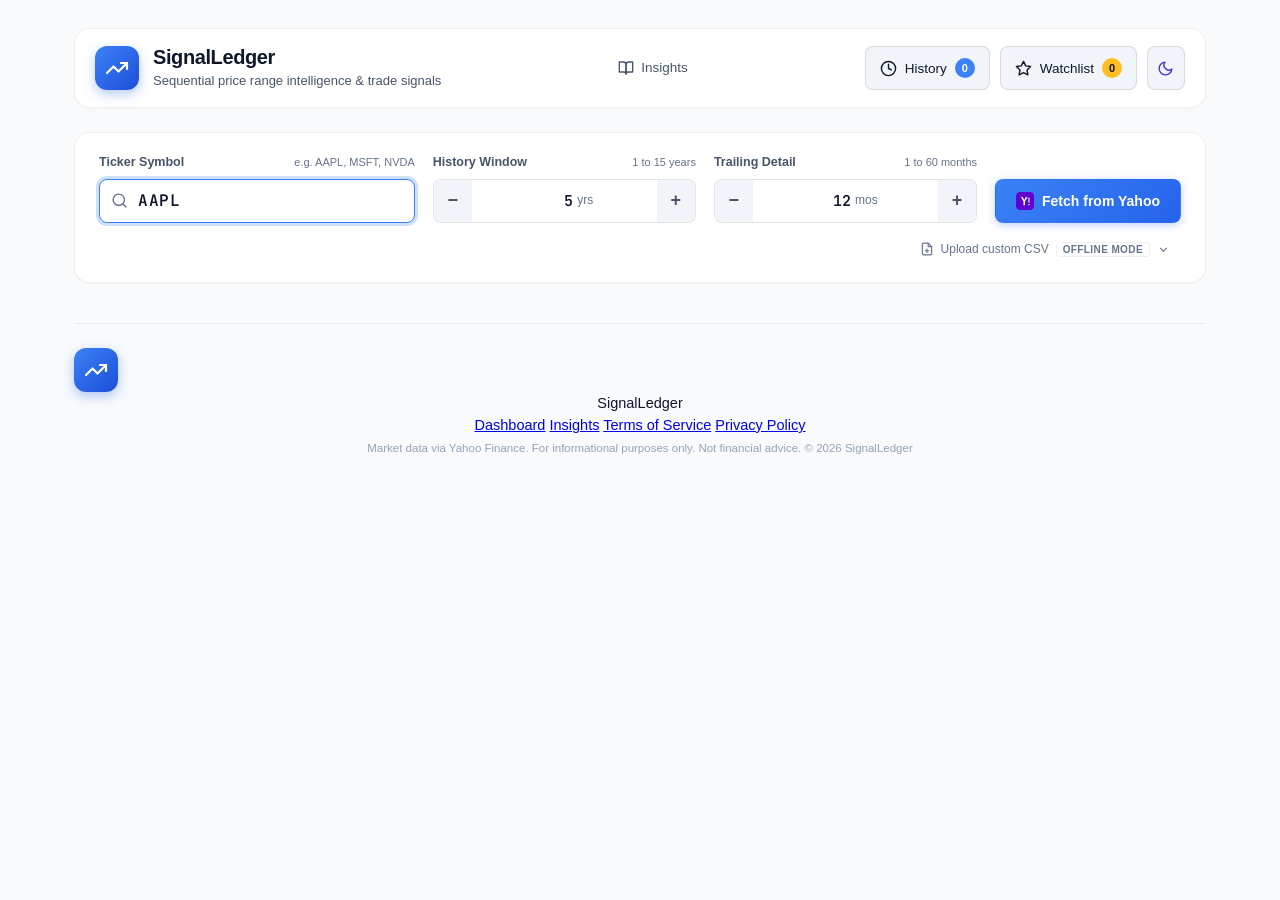
==== frontend/index.html @ a94f61a4 "Add Gemini signal review, unified scoring, frontend overhaul, and audit regression tests" ====
<!DOCTYPE html>
<html lang="en" data-theme="dark">

<head>
  <meta charset="UTF-8" />
  <meta name="viewport" content="width=device-width, initial-scale=1.0" />
  <title>SignalLedger — Sequential Range Intelligence &amp; Trade Signals</title>
  <meta name="description"
    content="High-precision equity analysis platform. Calculate true historical low-to-high returns, evaluate 52-week and all-time extremes, and audit market sequence reality." />
  <link rel="icon" type="image/svg+xml"
    href="data:image/svg+xml,<svg xmlns='http://www.w3.org/2000/svg' viewBox='0 0 24 24' fill='none' stroke='%232563EB' stroke-width='2'><polyline points='22 7 13.5 15.5 8.5 10.5 2 17'/><polyline points='16 7 22 7 22 13'/></svg>" />
  <!-- Google Fonts: Inter & JetBrains Mono -->
  <link rel="preconnect" href="https://fonts.googleapis.com" />
  <link rel="preconnect" href="https://fonts.gstatic.com" crossorigin />
  <link
    href="https://fonts.googleapis.com/css2?family=Inter:wght@400;500;600;700&family=JetBrains+Mono:wght@400;500;600&display=swap"
    rel="stylesheet" />
  <link rel="stylesheet" href="style.css" />
  <script src="vendor/chart.umd.min.js"></script>
  <script src="vendor/chartjs-adapter-date-fns.bundle.min.js"></script>
</head>

<body>

  <div class="app-layout">

    <!-- Top Navigation / Masthead -->
    <header class="app-header">
      <div class="header-container">
        <div class="brand-group">
          <div class="brand-badge">
            <svg class="brand-icon" viewBox="0 0 24 24" fill="none" stroke="currentColor" stroke-width="2.2"
              stroke-linecap="round" stroke-linejoin="round">
              <polyline points="22 7 13.5 15.5 8.5 10.5 2 17"></polyline>
              <polyline points="16 7 22 7 22 13"></polyline>
            </svg>
          </div>
          <div>
            <h1 class="brand-title">SignalLedger</h1>
            <p class="brand-sub">Sequential price range intelligence &amp; trade signals</p>
          </div>
        </div>

        <nav class="header-nav" aria-label="Main navigation">
          <a href="insights.html" class="nav-link">
            <svg viewBox="0 0 24 24" fill="none" stroke="currentColor" stroke-width="2" stroke-linecap="round" stroke-linejoin="round"><path d="M2 3h6a4 4 0 0 1 4 4v14a3 3 0 0 0-3-3H2z"></path><path d="M22 3h-6a4 4 0 0 0-4 4v14a3 3 0 0 1 3-3h7z"></path></svg>
            Insights
          </a>
        </nav>

        <div class="header-actions">
          <!-- History Drawer Button -->
          <button type="button" id="historyToggleBtn" class="action-btn" aria-expanded="false"
            aria-controls="historyPanel" title="Toggle Search History">
            <svg viewBox="0 0 24 24" fill="none" stroke="currentColor" stroke-width="2" stroke-linecap="round"
              stroke-linejoin="round">
              <circle cx="12" cy="12" r="10"></circle>
              <polyline points="12 6 12 12 16 14"></polyline>
            </svg>
            <span>History</span>
            <span class="history-badge" id="historyCount">0</span>
          </button>

          <!-- Watchlist Drawer Button -->
          <button type="button" id="watchlistToggleBtn" class="action-btn" aria-expanded="false"
            aria-controls="watchlistPanel" title="Toggle Watchlist">
            <svg viewBox="0 0 24 24" fill="none" stroke="currentColor" stroke-width="2" stroke-linecap="round"
              stroke-linejoin="round">
              <polygon
                points="12 2 15.09 8.26 22 9.27 17 14.14 18.18 21.02 12 17.77 5.82 21.02 7 14.14 2 9.27 8.91 8.26 12 2">
              </polygon>
            </svg>
            <span>Watchlist</span>
            <span class="history-badge watchlist-badge" id="watchlistCount">0</span>
          </button>

          <!-- Theme Toggle Button -->
          <button type="button" id="themeToggleBtn" class="action-btn icon-only" aria-label="Toggle Light/Dark Theme"
            title="Switch Theme">
            <svg class="sun-icon" viewBox="0 0 24 24" fill="none" stroke="currentColor" stroke-width="2"
              stroke-linecap="round" stroke-linejoin="round">
              <circle cx="12" cy="12" r="5"></circle>
              <line x1="12" y1="1" x2="12" y2="3"></line>
              <line x1="12" y1="21" x2="12" y2="23"></line>
              <line x1="4.22" y1="4.22" x2="5.64" y2="5.64"></line>
              <line x1="18.36" y1="18.36" x2="19.78" y2="19.78"></line>
              <line x1="1" y1="12" x2="3" y2="12"></line>
              <line x1="21" y1="12" x2="23" y2="12"></line>
              <line x1="4.22" y1="19.78" x2="5.64" y2="18.36"></line>
              <line x1="18.36" y1="5.64" x2="19.78" y2="4.22"></line>
            </svg>
            <svg class="moon-icon" viewBox="0 0 24 24" fill="none" stroke="currentColor" stroke-width="2"
              stroke-linecap="round" stroke-linejoin="round">
              <path d="M21 12.79A9 9 0 1 1 11.21 3 7 7 0 0 0 21 12.79z"></path>
            </svg>
          </button>
        </div>
      </div>
    </header>

    <!-- Collapsible History Drawer -->
    <aside class="history-drawer" id="historyPanel" hidden>
      <div class="history-header">
        <div class="history-title">
          <svg viewBox="0 0 24 24" fill="none" stroke="currentColor" stroke-width="2" stroke-linecap="round"
            stroke-linejoin="round">
            <path d="M3 3v5h5"></path>
            <path d="M3.05 13A9 9 0 1 0 6 5.3L3 8"></path>
            <path d="M12 7v5l4 2"></path>
          </svg>
          <h3>Search & Upload History</h3>
        </div>
        <div class="history-controls">
          <button type="button" id="clearHistoryBtn" class="text-btn danger" title="Clear all history">Clear
            All</button>
          <button type="button" id="closeHistoryBtn" class="icon-close-btn"
            aria-label="Close history panel">&times;</button>
        </div>
      </div>
      <div class="history-list" id="historyList">
        <!-- Populated via app.js -->
      </div>
    </aside>

    <!-- Collapsible Watchlist Drawer -->
    <aside class="history-drawer watchlist-drawer" id="watchlistPanel" hidden>
      <div class="history-header">
        <div class="history-title">
          <svg viewBox="0 0 24 24" fill="none" stroke="currentColor" stroke-width="2" stroke-linecap="round"
            stroke-linejoin="round">
            <polygon
              points="12 2 15.09 8.26 22 9.27 17 14.14 18.18 21.02 12 17.77 5.82 21.02 7 14.14 2 9.27 8.91 8.26 12 2">
            </polygon>
          </svg>
          <h3>Watchlist</h3>
        </div>
        <div class="history-controls">
          <!-- Watchlist Import / Export Action Dropdown -->
          <div class="wl-io-wrap">
            <button type="button" id="watchlistIoBtn" class="text-btn wl-io-trigger" aria-haspopup="true"
              aria-expanded="false" title="Import or export watchlist">
              <svg class="wl-io-icon" viewBox="0 0 24 24" fill="none" stroke="currentColor" stroke-width="2"
                stroke-linecap="round" stroke-linejoin="round" aria-hidden="true">
                <path d="M21 15v4a2 2 0 0 1-2 2H5a2 2 0 0 1-2-2v-4"></path>
                <polyline points="7 10 12 15 17 10"></polyline>
                <line x1="12" y1="15" x2="12" y2="3"></line>
              </svg>
              <span>Export / Import</span>
              <svg class="wl-caret" viewBox="0 0 24 24" fill="none" stroke="currentColor" stroke-width="2.5"
                stroke-linecap="round" stroke-linejoin="round" aria-hidden="true">
                <polyline points="6 9 12 15 18 9"></polyline>
              </svg>
            </button>
            <div class="wl-io-menu" id="watchlistIoMenu" hidden>
              <div class="wl-io-group-label">EXPORT — TICKERS ONLY</div>
              <button type="button" class="wl-io-menu-item" id="exportWlJsonTickersBtn">
                <svg viewBox="0 0 24 24" fill="none" stroke="currentColor" stroke-width="2" stroke-linecap="round" stroke-linejoin="round">
                  <path d="M21 15v4a2 2 0 0 1-2 2H5a2 2 0 0 1-2-2v-4"></path>
                  <polyline points="7 10 12 15 17 10"></polyline>
                  <line x1="12" y1="15" x2="12" y2="3"></line>
                </svg>
                <div class="wl-io-item-text">
                  <div class="wl-io-item-title-row">
                    <span class="wl-io-item-title">JSON</span>
                    <span class="wl-pill-mode">Tickers</span>
                  </div>
                  <span class="wl-io-item-sub">Symbols array (.json)</span>
                </div>
              </button>
              <button type="button" class="wl-io-menu-item" id="exportWlCsvTickersBtn">
                <svg viewBox="0 0 24 24" fill="none" stroke="currentColor" stroke-width="2" stroke-linecap="round" stroke-linejoin="round">
                  <path d="M14 2H6a2 2 0 0 0-2 2v16a2 2 0 0 0 2 2h12a2 2 0 0 0 2-2V8z"></path>
                  <polyline points="14 2 14 8 20 8"></polyline>
                  <line x1="16" y1="13" x2="8" y2="13"></line>
                  <line x1="16" y1="17" x2="8" y2="17"></line>
                </svg>
                <div class="wl-io-item-text">
                  <div class="wl-io-item-title-row">
                    <span class="wl-io-item-title">CSV</span>
                    <span class="wl-pill-mode">Tickers</span>
                  </div>
                  <span class="wl-io-item-sub">Symbols column only (.csv)</span>
                </div>
              </button>

              <div class="wl-io-divider"></div>

              <div class="wl-io-group-label">EXPORT — TICKERS + DATA</div>
              <button type="button" class="wl-io-menu-item" id="exportWlJsonFullBtn">
                <svg viewBox="0 0 24 24" fill="none" stroke="currentColor" stroke-width="2" stroke-linecap="round" stroke-linejoin="round">
                  <path d="M21 16V8a2 2 0 0 0-1-1.73l-7-4a2 2 0 0 0-2 0l-7 4A2 2 0 0 0 3 8v8a2 2 0 0 0 1 1.73l7 4a2 2 0 0 0 2 0l7-4A2 2 0 0 0 21 16z"></path>
                  <polyline points="3.27 6.96 12 12.01 20.73 6.96"></polyline>
                  <line x1="12" y1="22.08" x2="12" y2="12"></line>
                </svg>
                <div class="wl-io-item-text">
                  <div class="wl-io-item-title-row">
                    <span class="wl-io-item-title">JSON</span>
                    <span class="wl-pill-mode wl-pill-full">Full Data</span>
                  </div>
                  <span class="wl-io-item-sub">Prices, signals &amp; metrics (.json)</span>
                </div>
              </button>
              <button type="button" class="wl-io-menu-item" id="exportWlCsvFullBtn">
                <svg viewBox="0 0 24 24" fill="none" stroke="currentColor" stroke-width="2" stroke-linecap="round" stroke-linejoin="round">
                  <rect x="3" y="3" width="18" height="18" rx="2" ry="2"></rect>
                  <line x1="3" y1="9" x2="21" y2="9"></line>
                  <line x1="3" y1="15" x2="21" y2="15"></line>
                  <line x1="9" y1="3" x2="9" y2="21"></line>
                  <line x1="15" y1="3" x2="15" y2="21"></line>
                </svg>
                <div class="wl-io-item-text">
                  <div class="wl-io-item-title-row">
                    <span class="wl-io-item-title">CSV</span>
                    <span class="wl-pill-mode wl-pill-full">Full Data</span>
                  </div>
                  <span class="wl-io-item-sub">Spreadsheet with all latest metrics (.csv)</span>
                </div>
              </button>

              <div class="wl-io-divider"></div>

              <button type="button" class="wl-io-menu-item" id="importWlBtn">
                <svg viewBox="0 0 24 24" fill="none" stroke="currentColor" stroke-width="2" stroke-linecap="round" stroke-linejoin="round">
                  <path d="M21 15v4a2 2 0 0 1-2 2H5a2 2 0 0 1-2-2v-4"></path>
                  <polyline points="17 8 12 3 7 8"></polyline>
                  <line x1="12" y1="3" x2="12" y2="15"></line>
                </svg>
                <div class="wl-io-item-text">
                  <span class="wl-io-item-title">Import Watchlist...</span>
                  <span class="wl-io-item-sub">Auto-detects tickers or full data</span>
                </div>
              </button>
            </div>
          </div>
          <input type="file" id="watchlistFileInput" accept=".json,.csv,.txt" hidden aria-hidden="true">
          <div class="wl-header-right">
            <button type="button" id="watchlistGeminiBtn" class="text-btn gemini-action-trigger" title="Generate AI Market Sentiment & Daily Focus Briefing">
              <span class="gemini-sparkle-icon">✨</span> AI Briefing
            </button>
            <button type="button" id="refreshAllWatchlistBtn" class="text-btn" title="Refresh all ticker data">Refresh All</button>
            <button type="button" id="clearWatchlistBtn" class="text-btn danger" title="Clear all watchlist items">Clear All</button>
          </div>
          <button type="button" id="closeWatchlistBtn" class="icon-close-btn"
            aria-label="Close watchlist panel">&times;</button>
        </div>
      </div>
      <!-- Watchlist Controls Toolbar: Filter & Sort -->
      <div class="wl-toolbar" id="watchlistToolbar">
        <!-- Signal Filter Bar -->
        <div class="wl-filter-bar" id="watchlistFilterBar" role="radiogroup" aria-label="Filter stocks by signal">
          <span class="wl-control-label">Signal:</span>
          <button type="button" class="wl-filter-btn active" data-signal="all" id="wlFilterAll" aria-pressed="true">
            All <span class="wl-filter-count" id="wlCountAll">0</span>
          </button>
          <button type="button" class="wl-filter-btn wl-filter-buy" data-signal="BUY" id="wlFilterBuy" aria-pressed="false" title="Filter Buy signals">
            <span class="signal-icon">▲</span> BUY <span class="wl-filter-count" id="wlCountBuy">0</span>
          </button>
          <button type="button" class="wl-filter-btn wl-filter-hold" data-signal="HOLD" id="wlFilterHold" aria-pressed="false" title="Filter Hold signals">
            <span class="signal-icon">●</span> HOLD <span class="wl-filter-count" id="wlCountHold">0</span>
          </button>
          <button type="button" class="wl-filter-btn wl-filter-sell" data-signal="SELL" id="wlFilterSell" aria-pressed="false" title="Filter Sell signals">
            <span class="signal-icon">▼</span> SELL <span class="wl-filter-count" id="wlCountSell">0</span>
          </button>
        </div>
        <!-- Sort bar -->
        <div class="wl-sort-bar" id="watchlistSortBar">
          <span class="wl-control-label">Sort:</span>
          <button type="button" class="wl-sort-btn active" data-sort="alpha" id="wlSortAlpha">A–Z</button>
          <button type="button" class="wl-sort-btn" data-sort="low" id="wlSortLow">Yr Low %</button>
          <button type="button" class="wl-sort-btn" data-sort="high" id="wlSortHigh">Yr High %</button>
          <button type="button" class="wl-sort-btn" data-sort="atlow" id="wlSortAtlow">AT Low %</button>
          <button type="button" class="wl-sort-btn" data-sort="athigh" id="wlSortAthigh">AT High %</button>
          <button type="button" class="wl-sort-btn" data-sort="moveyear" id="wlSortMoveyear" title="Sort by Best Move · Year %">Best Move · Yr</button>
          <button type="button" class="wl-sort-btn" data-sort="moveall" id="wlSortMoveall" title="Sort by Best Move · All-Time %">Best Move · AT %</button>
        </div>
      </div>
      <!-- Watchlist Refresh Progress Panel -->
      <div class="wl-progress-wrap" id="wlProgressWrap" hidden aria-live="polite">
        <div class="wl-progress-header">
          <div class="wl-progress-status">
            <span class="wl-progress-spinner" aria-hidden="true"></span>
            <span class="wl-progress-title" id="wlProgressTitle">Refreshing Watchlist...</span>
          </div>
          <div class="wl-progress-stats">
            <span class="wl-stat-pill wl-stat-pill--done" title="Completed">
              <span class="wl-stat-icon">✓</span> <span id="wlProgDoneCount">0</span>
            </span>
            <span class="wl-stat-pill wl-stat-pill--pending" title="Pending">
              <span class="wl-stat-icon">⏳</span> <span id="wlProgPendingCount">0</span>
            </span>
            <span class="wl-stat-pill wl-stat-pill--failed" id="wlProgFailedPill" title="Failed" style="display: none;">
              <span class="wl-stat-icon">⚠</span> <span id="wlProgFailedCount">0</span>
            </span>
            <button type="button" class="wl-progress-cancel" id="wlCancelRefreshBtn" title="Cancel refresh">✕</button>
          </div>
        </div>
        <div class="wl-progress-track">
          <div class="wl-progress-fill" id="wlProgressFill" style="width: 0%;"></div>
        </div>
      </div>

      <!-- AI Watchlist Market Briefing Card (Collapsible) -->
      <div class="wl-gemini-briefing-card" id="watchlistGeminiCard" hidden>
        <div class="wl-gemini-header">
          <div class="wl-gemini-title-wrap">
            <span class="gemini-sparkle-icon">✨</span>
            <span class="wl-gemini-title">Watchlist AI Market Briefing</span>
            <span class="wl-gemini-sentiment-badge sentiment-neutral" id="wlGeminiSentimentBadge">NEUTRAL</span>
          </div>
          <div class="wl-gemini-actions-row">
            <button type="button" class="gemini-refresh-btn" id="wlGeminiRefreshBtn" title="Refresh Watchlist Briefing">
              <svg viewBox="0 0 24 24" width="12" height="12" fill="none" stroke="currentColor" stroke-width="2"><polyline points="23 4 23 10 17 10"></polyline><path d="M20.49 15a9 9 0 1 1-2.12-9.36L23 10"></path></svg>
              <span>Refresh</span>
            </button>
            <button type="button" class="signal-modal-close" id="wlGeminiCloseBtn" title="Close Briefing" style="font-size: 16px; padding: 0 4px;">&times;</button>
          </div>
        </div>

        <!-- Unconfigured state -->
        <div class="gemini-unconfigured-msg" id="wlGeminiUnconfiguredMsg" hidden>
          <div class="gemini-unconfigured-icon">⚙️</div>
          <div class="gemini-unconfigured-content">
            <strong>AI API Key Required</strong>
            <p>Set <code>AI_API_KEY</code> in your Render Environment Variables to enable watchlist briefings.</p>
          </div>
        </div>

        <!-- Error state -->
        <div class="gemini-error-state" id="wlGeminiErrorState" hidden>
          <div class="gemini-error-icon">⚠️</div>
          <div class="gemini-error-content">
            <strong>Briefing Unavailable</strong>
            <p class="gemini-error-desc" id="wlGeminiErrorDesc">An error occurred while generating the briefing.</p>
            <button type="button" class="pill-btn pill-btn-gemini" id="wlGeminiRetryBtn" style="margin-top: 8px;">Retry Briefing</button>
          </div>
        </div>

        <!-- Loading state -->
        <div class="gemini-loading-state" id="wlGeminiLoadingState" hidden>
          <div class="gemini-shimmer-bar"></div>
          <span>Analyzing portfolio basket momentum, sector risks &amp; focus trades with AI...</span>
        </div>

        <!-- Content state -->
        <div class="wl-gemini-content" id="wlGeminiContentWrap" hidden>
          <p class="wl-gemini-overview-text" id="wlGeminiOverviewText">Evaluating watchlist trends...</p>

          <div class="wl-gemini-focus-grid" id="wlGeminiFocusGrid">
            <!-- Populated via app.js -->
          </div>

          <div class="wl-gemini-risks-box" id="wlGeminiRisksBox">
            <span class="wl-gemini-risks-title">Sector / Market Risk Alerts</span>
            <ul class="gemini-bullet-list gemini-risks-list" id="wlGeminiRisksList">
              <!-- Populated via app.js -->
            </ul>
          </div>

          <!-- Market Opportunities (High-Confidence stocks not in watchlist) -->
          <div class="wl-gemini-opportunities-box" id="wlGeminiOpportunitiesBox" hidden>
            <div class="wl-gemini-opp-header">
              <div class="wl-gemini-opp-header-left">
                <span class="wl-gemini-opp-title">
                  <svg viewBox="0 0 24 24" width="13" height="13" fill="none" stroke="currentColor" stroke-width="2"><circle cx="12" cy="12" r="10"></circle><line x1="12" y1="8" x2="12" y2="12"></line><line x1="12" y1="16" x2="12.01" y2="16"></line></svg>
                  Market Opportunities · Not in Your Watchlist
                </span>
                <span class="wl-gemini-opp-disclaimer">Informational only · Not investment advice</span>
              </div>
              <div class="wl-gemini-opp-header-actions">
                <button type="button" class="wl-gemini-opp-ctrl-btn" id="wlGeminiOppFilterToggle" title="Filter opportunities" aria-expanded="false" aria-controls="wlGeminiOppFiltersPanel">
                  <svg viewBox="0 0 24 24" width="11" height="11" fill="none" stroke="currentColor" stroke-width="2"><polygon points="22 3 2 3 10 12.46 10 19 14 21 14 12.46 22 3"></polygon></svg>
                  <span>Filters</span>
                  <span class="wl-opp-filter-badge" id="wlGeminiOppFilterBadge" hidden>0</span>
                </button>
                <button type="button" class="wl-gemini-opp-ctrl-btn" id="wlGeminiOppRefreshBtn" title="Refresh market opportunities">
                  <svg class="wl-opp-refresh-icon" viewBox="0 0 24 24" width="11" height="11" fill="none" stroke="currentColor" stroke-width="2" stroke-linecap="round" stroke-linejoin="round"><path d="M21.5 2v6h-6M21.34 15.57a10 10 0 1 1-.57-8.38l5.67-5.67"/></svg>
                  <span>Refresh</span>
                </button>
              </div>
            </div>

            <!-- Collapsible Compact Filters Panel -->
            <div class="wl-gemini-opp-filters-panel" id="wlGeminiOppFiltersPanel" hidden>
              <div class="wl-opp-filters-inner">
                <div class="wl-opp-filter-row">
                  <span class="wl-opp-filter-label">Risk</span>
                  <div class="wl-opp-chip-group" data-filter-group="risk">
                    <button type="button" class="wl-opp-chip" data-value="LOW" aria-pressed="false">Low</button>
                    <button type="button" class="wl-opp-chip" data-value="MODERATE" aria-pressed="false">Moderate</button>
                    <button type="button" class="wl-opp-chip" data-value="HIGH" aria-pressed="false">High</button>
                  </div>
                </div>
                <div class="wl-opp-filter-row">
                  <span class="wl-opp-filter-label">Confidence</span>
                  <div class="wl-opp-chip-group" data-filter-group="confidence">
                    <button type="button" class="wl-opp-chip" data-value="HIGH" aria-pressed="false">High</button>
                    <button type="button" class="wl-opp-chip" data-value="MEDIUM" aria-pressed="false">Medium</button>
                    <button type="button" class="wl-opp-chip" data-value="LOW" aria-pressed="false">Low</button>
                  </div>
                </div>
                <div class="wl-opp-filter-row">
                  <span class="wl-opp-filter-label">Rating</span>
                  <div class="wl-opp-chip-group" data-filter-group="rating">
                    <button type="button" class="wl-opp-chip" data-value="BUY" aria-pressed="false">Buy</button>
                    <button type="button" class="wl-opp-chip" data-value="HOLD" aria-pressed="false">Hold</button>
                    <button type="button" class="wl-opp-chip" data-value="SELL" aria-pressed="false">Sell</button>
                  </div>
                </div>
                <div class="wl-opp-filter-actions">
                  <button type="button" class="wl-opp-clear-link" id="wlGeminiOppClearFiltersBtn" hidden>Clear filters</button>
                </div>
              </div>
            </div>

            <!-- Opportunities loading state -->
            <div class="wl-gemini-opp-loading" id="wlGeminiOppLoading" hidden>
              <div class="wl-gemini-opp-spinner"></div>
              <span>Updating market opportunities...</span>
            </div>

            <!-- Empty state when 0 matches -->
            <div class="wl-gemini-opp-empty" id="wlGeminiOppEmpty" hidden>
              <p class="wl-gemini-opp-empty-msg">No matches for selected filters</p>
              <div class="wl-gemini-opp-empty-actions">
                <button type="button" class="wl-gemini-opp-btn-text" id="wlGeminiOppEmptyClearBtn">Clear filters</button>
                <span class="wl-opp-empty-sep">·</span>
                <button type="button" class="wl-gemini-opp-btn-text" id="wlGeminiOppEmptyRefreshBtn">Refresh anyway</button>
              </div>
            </div>

            <div class="wl-gemini-opp-list" id="wlGeminiOppList">
              <!-- Populated via app.js -->
            </div>
          </div>

          <div class="gemini-compliance-note">
            <svg viewBox="0 0 24 24" width="12" height="12" fill="none" stroke="currentColor" stroke-width="2"><circle cx="12" cy="12" r="10"></circle><line x1="12" y1="8" x2="12" y2="12"></line><line x1="12" y1="16" x2="12.01" y2="16"></line></svg>
            <span id="wlGeminiDisclaimer">AI-generated watchlist overview for educational and informational purposes only. Not personalized financial advice.</span>
          </div>
        </div>
      </div>

      <div class="history-list" id="watchlistItems">
        <!-- Populated via app.js -->
      </div>
      <!-- Resize handle -->
      <div class="wl-resize-handle" id="watchlistResizeHandle" title="Drag to resize">
        <span class="wl-resize-grip"></span>
      </div>
      <!-- Confirm clear overlay -->
      <div class="watchlist-confirm" id="watchlistConfirm" hidden>
        <p>Remove all items from your watchlist?</p>
        <div class="confirm-actions">
          <button type="button" id="watchlistConfirmYes" class="btn btn-danger-sm">Yes, clear</button>
          <button type="button" id="watchlistConfirmNo" class="btn btn-ghost-sm">Cancel</button>
        </div>
      </div>
    </aside>

    <main class="page-content">

      <!-- Controls Card -->
      <section class="card control-card" id="controlBar">
        <div class="control-grid">

          <!-- Ticker Input -->
          <div class="input-group">
            <label for="tickerInput">
              <span>Ticker Symbol</span>
              <span class="label-hint">e.g. AAPL, MSFT, NVDA</span>
            </label>
            <div class="input-wrapper autocomplete-wrap" id="tickerAutocompleteWrap">
              <svg class="input-icon" viewBox="0 0 24 24" fill="none" stroke="currentColor" stroke-width="2"
                stroke-linecap="round" stroke-linejoin="round">
                <circle cx="11" cy="11" r="8"></circle>
                <line x1="21" y1="21" x2="16.65" y2="16.65"></line>
              </svg>
              <input type="text" id="tickerInput" value="AAPL" maxlength="10" autocomplete="off" spellcheck="false"
                placeholder="Enter symbol..." />
              <ul class="autocomplete-dropdown" id="tickerDropdown" role="listbox" aria-label="Ticker suggestions"
                hidden></ul>
            </div>
          </div>

          <!-- Years Stepper -->
          <div class="input-group">
            <label for="yearsInput">
              <span>History Window</span>
              <span class="label-hint">1 to 15 years</span>
            </label>
            <div class="stepper-box">
              <button type="button" class="stepper-btn" data-target="yearsInput" data-delta="-1"
                aria-label="Decrease years">−</button>
              <div class="stepper-field">
                <input type="number" id="yearsInput" value="5" min="1" max="15" />
                <span class="stepper-unit">yrs</span>
              </div>
              <button type="button" class="stepper-btn" data-target="yearsInput" data-delta="1"
                aria-label="Increase years">+</button>
            </div>
          </div>

          <!-- Trailing Months Stepper -->
          <div class="input-group">
            <label for="monthsInput">
              <span>Trailing Detail</span>
              <span class="label-hint">1 to 60 months</span>
            </label>
            <div class="stepper-box">
              <button type="button" class="stepper-btn" data-target="monthsInput" data-delta="-1"
                aria-label="Decrease months">−</button>
              <div class="stepper-field">
                <input type="number" id="monthsInput" value="12" min="1" max="60" />
                <span class="stepper-unit">mos</span>
              </div>
              <button type="button" class="stepper-btn" data-target="monthsInput" data-delta="1"
                aria-label="Increase months">+</button>
            </div>
          </div>

          <!-- Primary Action -->
          <div class="input-group action-group">
            <label class="invisible-label">Fetch Actions</label>
            <button type="button" id="fetchBtn" class="btn btn-primary"
              title="Fetch historical data from Yahoo Finance">
              <svg class="yf-btn-logo" viewBox="0 0 24 24" fill="none" xmlns="http://www.w3.org/2000/svg"
                aria-hidden="true">
                <rect width="24" height="24" rx="5" fill="#6001d2" />
                <path d="M6.5 6.5L10 12.5V17.5H12V12.5L15.5 6.5H13.2L11 10.8L8.8 6.5H6.5Z" fill="white" />
                <path d="M16.5 7.5V14H18V7.5H16.5ZM16.5 16V17.5H18V16H16.5Z" fill="white" />
              </svg>
              <span class="btn-text">Fetch from Yahoo</span>
              <span class="btn-spinner" aria-hidden="true"></span>
            </button>
          </div>

        </div>

        <!-- Compact CSV Disclosure Toggle -->
        <div class="csv-toggle-row">
          <button type="button" id="csvToggleBtn" class="csv-toggle-btn" aria-expanded="false"
            aria-controls="csvUploadSection" title="Toggle custom CSV upload area">
            <svg class="csv-toggle-icon" viewBox="0 0 24 24" fill="none" stroke="currentColor" stroke-width="2"
              stroke-linecap="round" stroke-linejoin="round">
              <path d="M14 2H6a2 2 0 0 0-2 2v16a2 2 0 0 0 2 2h12a2 2 0 0 0 2-2V8z"></path>
              <polyline points="14 2 14 8 20 8"></polyline>
              <line x1="12" y1="18" x2="12" y2="12"></line>
              <line x1="9" y1="15" x2="15" y2="15"></line>
            </svg>
            <span class="csv-toggle-label">Upload custom CSV</span>
            <span class="csv-toggle-badge">Offline Mode</span>
            <svg class="csv-toggle-arrow" viewBox="0 0 24 24" fill="none" stroke="currentColor" stroke-width="2">
              <polyline points="6 9 12 15 18 9"></polyline>
            </svg>
          </button>
        </div>

        <!-- CSV Upload Section (Hidden by default) -->
        <div class="csv-upload-section" id="csvUploadSection" hidden>
          <div class="csv-format-notice">
            <svg class="notice-icon" viewBox="0 0 24 24" fill="none" stroke="currentColor" stroke-width="2"
              stroke-linecap="round" stroke-linejoin="round">
              <circle cx="12" cy="12" r="10"></circle>
              <line x1="12" y1="16" x2="12" y2="12"></line>
              <line x1="12" y1="8" x2="12.01" y2="8"></line>
            </svg>
            <div class="notice-text">
              <strong>Format requirement:</strong> CSV file must be in <strong>Yahoo Finance historical data
                format</strong> with columns: <code>Date</code>, <code>Open</code>, <code>High</code>, <code>Low</code>,
              <code>Close</code>, <code>Adj Close</code>, <code>Volume</code>.
            </div>
          </div>

          <div class="csv-dropzone" id="csvDropzone">
            <input type="file" id="csvInput" accept=".csv" class="file-input-hidden" />
            <div class="dropzone-content">
              <svg class="upload-icon" viewBox="0 0 24 24" fill="none" stroke="currentColor" stroke-width="2"
                stroke-linecap="round" stroke-linejoin="round">
                <path d="M21 15v4a2 2 0 0 1-2 2H5a2 2 0 0 1-2-2v-4"></path>
                <polyline points="17 8 12 3 7 8"></polyline>
                <line x1="12" y1="3" x2="12" y2="15"></line>
              </svg>
              <div class="dropzone-text">
                <label for="csvInput" class="upload-trigger">Choose CSV</label>
                <span class="dropzone-hint">or drag & drop file here</span>
              </div>
            </div>
            <div class="selected-file-chip" id="csvFileChip" hidden>
              <svg class="chip-file-icon" viewBox="0 0 24 24" fill="none" stroke="currentColor" stroke-width="2">
                <path d="M14 2H6a2 2 0 0 0-2 2v16a2 2 0 0 0 2 2h12a2 2 0 0 0 2-2V8z"></path>
                <polyline points="14 2 14 8 20 8"></polyline>
                <line x1="16" y1="13" x2="8" y2="13"></line>
                <line x1="16" y1="17" x2="8" y2="17"></line>
              </svg>
              <span class="chip-name" id="csvPathDisplay"></span>
              <button type="button" id="clearCsvBtn" class="chip-clear" title="Remove file">&times;</button>
            </div>
            <button type="button" id="submitCsvBtn" class="btn btn-secondary" disabled>
              <span class="btn-text">Submit CSV</span>
              <span class="btn-spinner" aria-hidden="true"></span>
            </button>
          </div>
        </div>
      </section>

      <!-- Interactive Status / Notification Toast Banner -->
      <div class="status-banner" id="statusBanner" hidden role="alert">
        <div class="status-icon-wrapper" id="statusIcon"></div>
        <div class="status-content">
          <p class="status-message" id="statusLine"></p>
        </div>
        <button type="button" class="status-close" id="statusCloseBtn" aria-label="Dismiss notification"
          title="Dismiss notification">
          <svg viewBox="0 0 24 24" fill="none" stroke="currentColor" stroke-width="2.5" stroke-linecap="round"
            stroke-linejoin="round" class="close-svg">
            <line x1="18" y1="6" x2="6" y2="18"></line>
            <line x1="6" y1="6" x2="18" y2="18"></line>
          </svg>
        </button>
      </div>

      <!-- Skeleton Loading Placeholder -->
      <section class="skeleton-container" id="skeletonLoader" hidden aria-busy="true" aria-label="Loading analysis">
        <div class="card skeleton-card">
          <div class="skeleton-line shimmer" style="width: 25%; height: 28px; margin-bottom: 16px;"></div>
          <div class="skeleton-grid">
            <div class="skeleton-box shimmer" style="height: 72px;"></div>
            <div class="skeleton-box shimmer" style="height: 72px;"></div>
            <div class="skeleton-box shimmer" style="height: 72px;"></div>
          </div>
        </div>
        <div class="card skeleton-card" style="margin-top: 20px;">
          <div class="skeleton-line shimmer" style="width: 40%; height: 22px; margin-bottom: 24px;"></div>
          <div class="skeleton-box shimmer" style="height: 280px;"></div>
        </div>
      </section>

      <!-- Results Section -->
      <main id="results" class="results" hidden>

        <!-- Summary Metric Strip Card -->
        <section class="card summary-card">
          <div class="summary-top">
            <div class="symbol-badge-group">
              <div class="symbol-row">
                <span class="summary-symbol" id="sumTicker">—</span>
                <span class="summary-source-tag" id="sumSource">Live</span>
                <span id="stockSignalBadge" class="signal-tag signal-tag--interactive" style="display: none;" role="button" tabindex="0" title="Click to inspect full Institutional Signal Review &amp; Price Targets" aria-label="Institutional Signal Review"></span>
                <button type="button" id="watchlistStarBtn" class="star-btn" title="Add to Watchlist" hidden
                  aria-label="Add to Watchlist" aria-pressed="false">
                  <svg class="star-icon" viewBox="0 0 24 24" fill="none" stroke="currentColor" stroke-width="2"
                    stroke-linecap="round" stroke-linejoin="round">
                    <polygon
                      points="12 2 15.09 8.26 22 9.27 17 14.14 18.18 21.02 12 17.77 5.82 21.02 7 14.14 2 9.27 8.91 8.26 12 2">
                    </polygon>
                  </svg>
                </button>
              </div>
              <div class="company-name" id="sumCompanyName"></div>
              <!-- Similar Stocks Suggestions -->
              <div class="similar-stocks-wrap" id="similarStocksWrap" hidden>
                <span class="similar-label">Similar:</span>
                <div class="similar-chips" id="similarChips"></div>
              </div>
            </div>

            <div class="summary-right-actions">
              <!-- Yahoo Finance Full Overview Link -->
              <a id="yahooOverviewLink" class="yahoo-overview-link" href="#" target="_blank" rel="noopener noreferrer"
                title="View full quote and financials on Yahoo Finance" hidden>
                <span class="overview-label">Full overview</span>
                <span class="overview-brand">
                  <span>Yahoo Finance</span>
                  <svg class="external-icon" viewBox="0 0 24 24" fill="none" stroke="currentColor" stroke-width="2.2"
                    stroke-linecap="round" stroke-linejoin="round">
                    <path d="M18 13v6a2 2 0 0 1-2 2H5a2 2 0 0 1-2-2V8a2 2 0 0 1 2-2h6"></path>
                    <polyline points="15 3 21 3 21 9"></polyline>
                    <line x1="10" y1="14" x2="21" y2="3"></line>
                  </svg>
                </span>
              </a>

              <div class="export-actions">
                <button type="button" id="exportXlsxBtn" class="btn btn-ghost">
                  <svg viewBox="0 0 24 24" fill="none" stroke="currentColor" stroke-width="2" stroke-linecap="round"
                    stroke-linejoin="round">
                    <path d="M21 15v4a2 2 0 0 1-2 2H5a2 2 0 0 1-2-2v-4"></path>
                    <polyline points="7 10 12 15 17 10"></polyline>
                    <line x1="12" y1="15" x2="12" y2="3"></line>
                  </svg>
                  <span>Download XLSX</span>
                </button>
                <button type="button" id="exportPdfBtn" class="btn btn-ghost">
                  <svg viewBox="0 0 24 24" fill="none" stroke="currentColor" stroke-width="2" stroke-linecap="round"
                    stroke-linejoin="round">
                    <path d="M14 2H6a2 2 0 0 0-2 2v16a2 2 0 0 0 2 2h12a2 2 0 0 0 2-2V8z"></path>
                    <polyline points="14 2 14 8 20 8"></polyline>
                    <line x1="12" y1="18" x2="12" y2="12"></line>
                    <line x1="9" y1="15" x2="15" y2="15"></line>
                  </svg>
                  <span>Download PDF</span>
                </button>
              </div>
            </div>
          </div>

          <div class="metrics-grid">
            <div class="metric-tile">
              <span class="metric-label">Latest Close</span>
              <span class="metric-value" id="sumClose">—</span>
            </div>
            <div class="metric-tile">
              <span class="metric-label">Observed Range</span>
              <span class="metric-value metric-value--small" id="sumRange">—</span>
            </div>
            <div class="metric-tile">
              <span class="metric-label">Trading Sessions</span>
              <span class="metric-value" id="sumDays">—</span>
            </div>
            <div class="metric-tile">
              <span class="metric-label">Year Low</span>
              <span class="metric-value" id="sumYearLow">—</span>
              <div class="metric-sub" id="sumCloseDiff"></div>
            </div>
            <div class="metric-tile">
              <span class="metric-label">Year High</span>
              <span class="metric-value" id="sumYearHigh">—</span>
              <div class="metric-sub" id="sumCloseHighDiff"></div>
            </div>
            <div class="metric-tile">
              <span class="metric-label">All-Time Low</span>
              <span class="metric-value" id="sumAllTimeLow">—</span>
              <div class="metric-sub" id="sumCloseAtLowDiff"></div>
            </div>
            <div class="metric-tile">
              <span class="metric-label">All-Time High</span>
              <span class="metric-value" id="sumAllTimeHigh">—</span>
              <div class="metric-sub" id="sumCloseAtHighDiff"></div>
            </div>
            <div class="move-cards" id="moveCards"></div>
          </div>
        </section>

        <!-- Key Statistics Card -->
        <section class="card panel-card" id="quoteDetailsPanel" hidden>
          <div class="card-header">
            <div class="header-text">
              <h2>Key Statistics</h2>
              <p class="panel-sub">Real-time market snapshot & trading metrics from Yahoo Finance</p>
            </div>
            <div class="header-tag">Live Quote</div>
          </div>
          <div class="card-body">
            <div class="stats-grid" id="statsGrid"></div>
          </div>
        </section>

        <!-- Price History Chart Card -->
        <section class="card panel-card" id="priceHistoryPanel">
          <div class="card-header flex-between">
            <div class="header-text">
              <div class="header-title-row">
                <h2>Price History</h2>
                <span id="regimeBadge" class="regime-badge" style="display: none;" aria-label="Market Regime"></span>
              </div>
              <p class="panel-sub">Daily closing prices with interactive zoom presets and technical overlays</p>
            </div>
            <div class="range-presets" id="rangePresets" role="group" aria-label="Price range zoom presets">
              <button type="button" class="preset-btn" data-range="1M">1M</button>
              <button type="button" class="preset-btn" data-range="3M">3M</button>
              <button type="button" class="preset-btn" data-range="6M">6M</button>
              <button type="button" class="preset-btn" data-range="1Y">1Y</button>
              <button type="button" class="preset-btn" data-range="2Y">2Y</button>
              <button type="button" class="preset-btn" data-range="5Y">5Y</button>
              <button type="button" class="preset-btn is-active" data-range="MAX">Max</button>
            </div>
          </div>
          <div class="chart-tech-toolbar">
            <span class="tech-toolbar-label">Overlays:</span>
            <div class="tech-toggles" id="techToggles" role="group" aria-label="Technical Overlays">
              <button type="button" class="tech-btn" data-overlay="ema20" id="toggleEma20" title="20-day Exponential Moving Average">20 EMA</button>
              <button type="button" class="tech-btn" data-overlay="sma50" id="toggleSma50" title="50-day Simple Moving Average">50 SMA</button>
              <button type="button" class="tech-btn" data-overlay="sma200" id="toggleSma200" title="200-day Simple Moving Average">200 SMA</button>
              <button type="button" class="tech-btn" data-overlay="volume" id="toggleVolume" title="Volume Histogram">Volume</button>
              <button type="button" class="tech-btn" data-overlay="rsi" id="toggleRsi" title="14-day Relative Strength Index">RSI (14)</button>
            </div>
          </div>
          <div class="card-body">
            <div class="chart-container-wrapper chart-wrapper--line">
              <canvas id="priceHistoryChart"></canvas>
            </div>
            <div class="rsi-chart-container" id="rsiChartContainer" style="display: none;">
              <div class="rsi-header">
                <span class="rsi-title">Relative Strength Index (RSI 14)</span>
                <div class="rsi-meta">
                  <span class="rsi-guide-pill"><span class="guide-dot overbought"></span> 70 Overbought</span>
                  <span class="rsi-guide-pill"><span class="guide-dot oversold"></span> 30 Oversold</span>
                  <span class="rsi-current" id="rsiCurrentValue">RSI: —</span>
                </div>
              </div>
              <div class="rsi-canvas-wrapper">
                <canvas id="rsiChart"></canvas>
              </div>
            </div>
          </div>
        </section>

        <!-- Yearly Range Card -->
        <section class="card panel-card">
          <div class="card-header">
            <div class="header-text">
              <h2>Yearly High / Low Ledger</h2>
              <p class="panel-sub">
                Flagged rows indicate the low occurred <em>after</em> the high in that calendar year. The revised %
                evaluates the subsequent year's high.
              </p>
            </div>
          </div>

          <div class="card-body">
            <div class="yearly-stack-view">
              <!-- Yearly Chart Block -->
              <div class="yearly-chart-block">
                <div class="chart-subhead">
                  <span class="subhead-title">Annual High / Low Range Comparison</span>
                  <label class="toggle-switch">
                    <input type="checkbox" id="logScaleToggle" />
                    <span class="switch-slider"></span>
                    <span class="switch-label">Log scale</span>
                  </label>
                </div>
                <div class="chart-container-wrapper chart-wrapper--bar">
                  <canvas id="yearlyChart"></canvas>
                </div>
              </div>

              <!-- Yearly Table Block -->
              <div class="yearly-table-block">
                <div class="table-responsive">
                  <table class="ledger-table" id="yearlyTable">
                    <thead>
                      <tr>
                        <th>Year</th>
                        <th class="num">High</th>
                        <th>Date</th>
                        <th class="num">Low</th>
                        <th>Date</th>
                        <th class="num">% Diff</th>
                      </tr>
                    </thead>
                    <tbody></tbody>
                  </table>
                </div>
              </div>
            </div>
          </div>
        </section>

        <!-- Trailing Months Card -->
        <section class="card panel-card">
          <div class="card-header">
            <div class="header-text">
              <h2>Trailing Monthly Ledger</h2>
              <p class="panel-sub" id="monthlyRangeNote">Trailing breakdown of month-by-month high and low performance
              </p>
            </div>
          </div>
          <div class="card-body">
            <div class="table-responsive table-scroll-container">
              <table class="ledger-table" id="monthlyTable">
                <thead>
                  <tr>
                    <th>Month</th>
                    <th class="num">High</th>
                    <th>Date</th>
                    <th class="num">Low</th>
                    <th>Date</th>
                    <th class="num">% Diff</th>
                    <th class="bar-col">Relative Move</th>
                  </tr>
                </thead>
                <tbody></tbody>
              </table>
            </div>
          </div>
        </section>

      </main>

    </main>

    <!-- Signal Review Modal / Inspector -->
    <div class="signal-modal-backdrop" id="signalReviewModal" hidden aria-hidden="true" role="dialog" aria-modal="true" aria-labelledby="signalModalTicker">
      <div class="signal-modal-container">
        <div class="signal-modal-header">
          <div class="signal-modal-title-group">
            <div class="signal-modal-ticker-row">
              <h2 class="signal-modal-ticker" id="signalModalTicker">—</h2>
              <span class="signal-modal-verdict-badge" id="signalModalVerdictBadge">HOLD</span>
              <span class="signal-modal-score" id="signalModalScore">Score: 2.2 / 5.0</span>
            </div>
            <p class="signal-modal-company" id="signalModalCompany">—</p>
          </div>
          <button type="button" class="signal-modal-close" id="signalModalCloseBtn" aria-label="Close Signal Review">&times;</button>
        </div>

        <div class="signal-modal-sources-bar">
          <span class="source-tag">LSEG Refinitiv</span>
          <span class="source-tag">Yahoo Finance Analyst Consensus</span>
          <span class="source-tag">Consensus Valuation Model (PT-based)</span>
          <span class="source-tag source-tag-gemini">✨ AI Research</span>
        </div>

        <div class="signal-modal-body">
          <!-- Summary card -->
          <div class="signal-section-box">
            <div class="signal-section-header">
              <span class="signal-section-title">Consensus Summary</span>
              <span class="signal-analyst-count" id="signalAnalystCount">—</span>
            </div>
            <p class="signal-summary-text" id="signalSummaryText">Loading institutional consensus...</p>
          </div>

          <!-- AI Observational Suggestion Module -->
          <div class="signal-section-box signal-gemini-box" id="signalGeminiSection">
            <div class="signal-section-header">
              <div class="gemini-header-left">
                <span class="gemini-sparkle-icon">✨</span>
                <span class="signal-section-title">AI Observational Perspective</span>
                <span class="gemini-pill-tag">AI Opinion · Not Investment Advice</span>
              </div>
              <button type="button" class="gemini-refresh-btn" id="geminiRefreshBtn" title="Analyze with AI">
                <svg viewBox="0 0 24 24" width="13" height="13" fill="none" stroke="currentColor" stroke-width="2" stroke-linecap="round" stroke-linejoin="round">
                  <polyline points="23 4 23 10 17 10"></polyline>
                  <path d="M20.49 15a9 9 0 1 1-2.12-9.36L23 10"></path>
                </svg>
                <span>Analyze</span>
              </button>
            </div>

            <!-- Empty state (default when idle or no perspective available) -->
            <div class="gemini-empty-state" id="geminiEmptyState" hidden>
              <div class="gemini-empty-icon">✨</div>
              <div class="gemini-empty-content">
                <span class="gemini-empty-title">AI Research Perspective</span>
                <p class="gemini-empty-desc" id="geminiEmptyDesc">No perspective generated yet for this asset. Click "Analyze" to synthesize price ranges and consensus.</p>
                <button type="button" class="gemini-action-btn" id="geminiAnalyzeEmptyBtn">Analyze with AI</button>
              </div>
            </div>

            <!-- Unconfigured state -->
            <div class="gemini-unconfigured-msg" id="geminiUnconfiguredMsg" hidden>
              <div class="gemini-unconfigured-icon">⚙️</div>
              <div class="gemini-unconfigured-content">
                <strong>AI API Key Required</strong>
                <p>To enable live AI trade suggestions, configure the <code>AI_API_KEY</code> environment variable in your Render dashboard (Settings &rarr; Environment Variables).</p>
              </div>
            </div>

            <!-- Error state -->
            <div class="gemini-error-state" id="geminiErrorState" hidden>
              <div class="gemini-error-icon">⚠️</div>
              <div class="gemini-error-content">
                <strong>AI Perspective Unavailable</strong>
                <p class="gemini-error-desc" id="geminiErrorDesc">An error occurred while connecting to AI service.</p>
                <button type="button" class="pill-btn pill-btn-gemini" id="geminiRetryBtn" style="margin-top: 8px;">Retry Analysis</button>
              </div>
            </div>

            <!-- Loading skeleton state -->
            <div class="gemini-loading-state" id="geminiLoadingState" hidden>
              <div class="gemini-skeleton-verdict">
                <div class="gemini-skeleton-pill"></div>
                <div class="gemini-skeleton-pill short"></div>
              </div>
              <div class="gemini-skeleton-card">
                <div class="gemini-skeleton-line title"></div>
                <div class="gemini-skeleton-line"></div>
                <div class="gemini-skeleton-line short"></div>
              </div>
              <div class="gemini-skeleton-grid">
                <div class="gemini-skeleton-card">
                  <div class="gemini-skeleton-line title"></div>
                  <div class="gemini-skeleton-line"></div>
                </div>
                <div class="gemini-skeleton-card">
                  <div class="gemini-skeleton-line title"></div>
                  <div class="gemini-skeleton-line"></div>
                </div>
              </div>
              <div class="gemini-loading-caption">
                <div class="gemini-shimmer-bar"></div>
                <span>Synthesizing ranges, valuation &amp; consensus with AI...</span>
              </div>
            </div>

            <!-- Content state -->
            <div class="gemini-content-wrap" id="geminiContentWrap" hidden>
              <div class="gemini-verdict-row">
                <div class="gemini-signal-badge-wrap">
                  <span class="gemini-signal-badge signal-neutral" id="geminiSignalBadge">HOLD</span>
                  <span class="wl-gemini-tag wl-gemini-tag-risk" id="geminiRiskBadge" hidden></span>
                  <span class="gemini-confidence-text" id="geminiConfidenceText">Observational Signal</span>
                </div>
                <div class="gemini-posture-box">
                  <span class="gemini-posture-label">Action Posture:</span>
                  <span class="gemini-posture-val" id="geminiPostureVal">Wait for Confirmation</span>
                </div>
              </div>

              <!-- Timing Analysis -->
              <div class="gemini-timing-box">
                <div class="gemini-box-label">
                  <svg viewBox="0 0 24 24" width="13" height="13" fill="none" stroke="currentColor" stroke-width="2"><circle cx="12" cy="12" r="10"></circle><polyline points="12 6 12 12 16 14"></polyline></svg>
                  <span>Timing Dynamics</span>
                </div>
                <p class="gemini-timing-text" id="geminiTimingText">Click 'Analyze' to evaluate why timing matters for this asset.</p>
              </div>

              <!-- Action Guidance & Qualitative Sizing -->
              <div class="gemini-action-box">
                <div class="gemini-box-label">
                  <svg viewBox="0 0 24 24" width="13" height="13" fill="none" stroke="currentColor" stroke-width="2"><path d="M12 22s8-4 8-10V5l-8-3-8 3v7c0 6 8 10 8 10z"></path></svg>
                  <span>Action Guidance &amp; Sizing Discipline</span>
                </div>
                <p class="gemini-action-text" id="geminiActionText">Qualitative risk perspective only. Never actionable quantities or financial advice.</p>
              </div>

              <!-- Catalysts and Risks Grid -->
              <div class="gemini-drivers-grid">
                <div class="gemini-driver-col">
                  <span class="gemini-col-title">Key Tailwinds / Drivers</span>
                  <ul class="gemini-bullet-list" id="geminiDriversList">
                    <li>Evaluating institutional consensus and technical support...</li>
                  </ul>
                </div>
                <div class="gemini-driver-col">
                  <span class="gemini-col-title">Risk Headwinds / Invalidation</span>
                  <ul class="gemini-bullet-list gemini-risks-list" id="geminiRisksList">
                    <li>Downside breaks of key ranges or valuation compression...</li>
                  </ul>
                </div>
              </div>

              <!-- Compliance disclaimer -->
              <div class="gemini-compliance-note">
                <svg viewBox="0 0 24 24" width="12" height="12" fill="none" stroke="currentColor" stroke-width="2"><circle cx="12" cy="12" r="10"></circle><line x1="12" y1="8" x2="12" y2="12"></line><line x1="12" y1="16" x2="12.01" y2="16"></line></svg>
                <span id="geminiDisclaimerText">AI-generated observational market perspective for educational purposes only. Not personalized financial, investment, or legal advice. Capital is at risk.</span>
              </div>
            </div>
          </div>

          <!-- Analyst Breakdown Distribution -->
          <div class="signal-section-box">
            <div class="signal-section-header">
              <span class="signal-section-title">Wall Street Analyst Distribution</span>
              <span class="signal-section-sub">LSEG Refinitiv 1.0 (Strong Buy) &rarr; 5.0 (Strong Sell)</span>
            </div>
            <div class="signal-dist-bar" id="signalDistBar">
              <div class="dist-segment dist-strong-buy" id="distStrongBuy" title="Strong Buy" style="width: 0%;"></div>
              <div class="dist-segment dist-buy" id="distBuy" title="Buy" style="width: 0%;"></div>
              <div class="dist-segment dist-hold" id="distHold" title="Hold" style="width: 0%;"></div>
              <div class="dist-segment dist-sell" id="distSell" title="Sell" style="width: 0%;"></div>
              <div class="dist-segment dist-strong-sell" id="distStrongSell" title="Strong Sell" style="width: 0%;"></div>
            </div>
            <div class="signal-dist-legend" id="signalDistLegend">
              <span class="legend-item"><span class="legend-dot dist-strong-buy"></span> Strong Buy: <b id="cntStrongBuy">0</b></span>
              <span class="legend-item"><span class="legend-dot dist-buy"></span> Buy: <b id="cntBuy">0</b></span>
              <span class="legend-item"><span class="legend-dot dist-hold"></span> Hold: <b id="cntHold">0</b></span>
              <span class="legend-item"><span class="legend-dot dist-sell"></span> Sell: <b id="cntSell">0</b></span>
              <span class="legend-item"><span class="legend-dot dist-strong-sell"></span> Strong Sell: <b id="cntStrongSell">0</b></span>
            </div>
          </div>

          <!-- Price Targets & Valuation Grid -->
          <div class="signal-grid-2col">
            <!-- Price Targets -->
            <div class="signal-section-box">
              <div class="signal-section-header">
                <span class="signal-section-title">Analyst Price Targets</span>
                <span class="signal-upside-badge" id="signalUpsideBadge">—</span>
              </div>
              <div class="target-stat-grid">
                <div class="target-stat-cell">
                  <span class="target-stat-label">Current</span>
                  <span class="target-stat-val" id="targetCurVal">—</span>
                </div>
                <div class="target-stat-cell">
                  <span class="target-stat-label">Low</span>
                  <span class="target-stat-val" id="targetLowVal">—</span>
                </div>
                <div class="target-stat-cell highlight">
                  <span class="target-stat-label">Mean</span>
                  <span class="target-stat-val" id="targetMeanVal">—</span>
                </div>
                <div class="target-stat-cell highlight">
                  <span class="target-stat-label">Median</span>
                  <span class="target-stat-val" id="targetMedianVal">—</span>
                </div>
                <div class="target-stat-cell">
                  <span class="target-stat-label">High</span>
                  <span class="target-stat-val" id="targetHighVal">—</span>
                </div>
              </div>
            </div>

            <!-- Analyst Consensus Valuation (star rating vs median PT) -->
            <div class="signal-section-box">
              <div class="signal-section-header">
                <span class="signal-section-title">Analyst Consensus Valuation</span>
                <span class="signal-val-badge" id="signalValStatus">—</span>
              </div>
              <div class="valuation-content">
                <div class="star-rating-row">
                  <div class="star-rating-stars" id="signalStarRating" aria-label="Star Rating">★★★☆☆</div>
                  <span class="star-rating-score" id="signalStarScore">3 / 5 Stars</span>
                </div>
                <div class="valuation-meta-row">
                  <div class="val-metric">
                    <span class="val-metric-label">Fair Value Est.</span>
                    <span class="val-metric-val" id="signalFairValueVal">—</span>
                  </div>
                  <div class="val-metric">
                    <span class="val-metric-label">Discount to Value</span>
                    <span class="val-metric-val" id="signalDiscountVal">—</span>
                  </div>
                </div>
              </div>
            </div>
          </div>

          <!-- Recent Wall Street Broker Actions -->
          <div class="signal-section-box" id="signalBrokerSection">
            <div class="signal-section-header">
              <span class="signal-section-title">Recent Wall Street Firm Actions</span>
              <span class="signal-section-sub">Upgrades, Downgrades &amp; Price Targets</span>
            </div>
            <div class="table-responsive">
              <table class="broker-actions-table" id="signalBrokerTable">
                <thead>
                  <tr>
                    <th>Date</th>
                    <th>Firm</th>
                    <th>Action</th>
                    <th>Grade</th>
                    <th class="num">Target</th>
                  </tr>
                </thead>
                <tbody id="signalBrokerTbody">
                  <tr><td colspan="5" class="empty-cell">No recent broker actions recorded</td></tr>
                </tbody>
              </table>
            </div>
          </div>
        </div>

        <div class="signal-modal-footer">
          <p class="signal-disclaimer-note">
            Ratings and price targets aggregated from LSEG Refinitiv, Yahoo Finance, and intrinsic valuation models. Provided solely for informational and research purposes; not financial advice.
          </p>
        </div>
      </div>
    </div>

    <!-- Polished Footer -->
    <footer class="app-footer">
      <div class="footer-content footer-content-rich">
        <div class="footer-brand">
          <div class="brand-badge brand-badge-sm">
            <svg class="brand-icon" viewBox="0 0 24 24" fill="none" stroke="currentColor" stroke-width="2.2" stroke-linecap="round" stroke-linejoin="round">
              <polyline points="22 7 13.5 15.5 8.5 10.5 2 17"></polyline>
              <polyline points="16 7 22 7 22 13"></polyline>
            </svg>
          </div>
          <span>SignalLedger</span>
        </div>
        <nav class="footer-nav" aria-label="Footer navigation">
          <a href="index.html" class="footer-link">Dashboard</a>
          <a href="insights.html" class="footer-link">Insights</a>
          <a href="terms.html" class="footer-link">Terms of Service</a>
          <a href="privacy.html" class="footer-link">Privacy Policy</a>
        </nav>
        <p class="footer-note">Market data via Yahoo Finance. For informational purposes only. Not financial advice. &copy; 2026 SignalLedger</p>
      </div>
    </footer>

  </div>

  <script src="app.js"></script>
</body>

</html>
---- frontend/style.css ----
/* ==========================================================================
   SIGNALLEDGER — MODERN PRODUCTION DESIGN SYSTEM
   ========================================================================== */

/* --------------------------------------------------------------------------
   Tokens & Color System: Dark (Default) & Light Modes
   -------------------------------------------------------------------------- */
:root {
  /* Common Brand Accents */
  --accent-primary: #3B82F6;
  --accent-primary-hover: #2563EB;
  --accent-glow: rgba(59, 130, 246, 0.25);
  --accent-teal: #10B981;
  --accent-teal-soft: rgba(16, 185, 129, 0.12);
  --accent-amber: #F59E0B;
  --accent-amber-soft: rgba(245, 158, 11, 0.14);
  --accent-coral: #EF4444;
  --accent-coral-soft: rgba(239, 68, 68, 0.14);
  --accent: var(--accent-primary);  /* shorthand alias */

  /* Typography */
  --font-sans: 'Plus Jakarta Sans', -apple-system, BlinkMacSystemFont, 'Segoe UI', Roboto, sans-serif;
  --font-mono: 'JetBrains Mono', 'IBM Plex Mono', ui-monospace, monospace;
  
  /* Radii & Shadows */
  --radius-xs: 4px;
  --radius-sm: 8px;
  --radius-md: 12px;
  --radius-lg: 16px;
  --radius-full: 9999px;

  --transition-fast: 150ms cubic-bezier(0.4, 0, 0.2, 1);
  --transition-base: 220ms cubic-bezier(0.4, 0, 0.2, 1);
  --transition-smooth: 320ms cubic-bezier(0.16, 1, 0.3, 1);
}

/* Dark Mode Tokens (Default) */
:root, [data-theme="dark"] {
  --bg-canvas: #090D16;
  --bg-canvas-subtle: #0D1525;
  --bg-card: #121B2F;
  --bg-card-hover: #16223B;
  --bg-card-raised: #1A2845;
  --bg-input: #0B1220;
  --bg-hover: rgba(255, 255, 255, 0.04);

  --border-subtle: rgba(255, 255, 255, 0.07);
  --border-default: rgba(255, 255, 255, 0.12);
  --border-strong: rgba(255, 255, 255, 0.2);

  --text-primary: #F8FAFC;
  --text-secondary: #94A3B8;
  --text-muted: #64748B;
  --text-faint: #475569;

  --shadow-sm: 0 1px 2px rgba(0, 0, 0, 0.3);
  --shadow-md: 0 4px 12px rgba(0, 0, 0, 0.35);
  --shadow-lg: 0 12px 32px rgba(0, 0, 0, 0.45);
  --shadow-glow: 0 0 20px rgba(59, 130, 246, 0.2);

  --chart-grid: rgba(255, 255, 255, 0.05);
  --chart-text: #94A3B8;
  --chart-line: #10B981;
  --chart-line-bg: rgba(16, 185, 129, 0.1);
  --chart-tooltip-bg: #1A2845;
}

/* Light Mode Tokens */
[data-theme="light"] {
  --bg-canvas: #F8FAFC;
  --bg-canvas-subtle: #F1F5F9;
  --bg-card: #FFFFFF;
  --bg-card-hover: #F8FAFC;
  --bg-card-raised: #F1F5F9;
  --bg-input: #FFFFFF;
  --bg-hover: rgba(0, 0, 0, 0.03);

  --border-subtle: rgba(0, 0, 0, 0.06);
  --border-default: rgba(0, 0, 0, 0.11);
  --border-strong: rgba(0, 0, 0, 0.2);

  --text-primary: #0F172A;
  --text-secondary: #475569;
  --text-muted: #64748B;
  --text-faint: #94A3B8;

  --shadow-sm: 0 1px 2px rgba(0, 0, 0, 0.04);
  --shadow-md: 0 4px 16px rgba(0, 0, 0, 0.06);
  --shadow-lg: 0 12px 32px rgba(0, 0, 0, 0.08);
  --shadow-glow: 0 0 20px rgba(59, 130, 246, 0.15);

  --chart-grid: rgba(0, 0, 0, 0.05);
  --chart-text: #64748B;
  --chart-line: #059669;
  --chart-line-bg: rgba(5, 150, 105, 0.08);
  --chart-tooltip-bg: #0F172A;
}

/* --------------------------------------------------------------------------
   Reset & Base Styles
   -------------------------------------------------------------------------- */
*, *::before, *::after {
  box-sizing: border-box;
  margin: 0;
  padding: 0;
}

html {
  color-scheme: dark light;
  scroll-behavior: smooth;
}

body {
  font-family: var(--font-sans);
  background-color: var(--bg-canvas);
  color: var(--text-primary);
  line-height: 1.55;
  font-size: 14.5px;
  -webkit-font-smoothing: antialiased;
  -moz-osx-font-smoothing: grayscale;
  min-height: 100vh;
  transition: background-color var(--transition-base), color var(--transition-base);
}

/* Focus-visible rings for keyboard accessibility */
:focus-visible {
  outline: 2px solid var(--accent-primary);
  outline-offset: 2px;
  border-radius: var(--radius-xs);
}

:focus:not(:focus-visible) {
  outline: none;
}

/* Custom scrollbar styling */
::-webkit-scrollbar {
  width: 6px;
  height: 6px;
}
::-webkit-scrollbar-track {
  background: transparent;
}
::-webkit-scrollbar-thumb {
  background: var(--border-default);
  border-radius: var(--radius-full);
}
::-webkit-scrollbar-thumb:hover {
  background: var(--border-strong);
}

/* Selection highlight */
::selection {
  background: var(--accent-primary);
  color: #FFFFFF;
}

@media (prefers-reduced-motion: reduce) {
  *, *::before, *::after {
    animation-duration: 0.01ms !important;
    animation-iteration-count: 1 !important;
    transition-duration: 0.01ms !important;
  }
}

/* App Layout Container */
.app-layout {
  max-width: 1180px;
  margin: 0 auto;
  padding: 24px 20px 80px;
}

/* --------------------------------------------------------------------------
   App Header & Masthead
   -------------------------------------------------------------------------- */
.app-header {
  margin-bottom: 24px;
}

.header-container {
  display: flex;
  align-items: center;
  justify-content: space-between;
  gap: 16px;
  padding: 16px 20px;
  background: var(--bg-card);
  border: 1px solid var(--border-subtle);
  border-radius: var(--radius-lg);
  box-shadow: var(--shadow-sm);
  backdrop-filter: blur(12px);
  transition: all var(--transition-base);
}

.brand-group {
  display: flex;
  align-items: center;
  gap: 14px;
}

.brand-badge {
  display: flex;
  align-items: center;
  justify-content: center;
  width: 44px;
  height: 44px;
  border-radius: var(--radius-md);
  background: linear-gradient(135deg, var(--accent-primary) 0%, #1D4ED8 100%);
  color: #FFFFFF;
  box-shadow: 0 4px 12px rgba(37, 99, 235, 0.35);
  flex-shrink: 0;
}

.brand-icon {
  width: 24px;
  height: 24px;
}

.brand-title {
  font-size: 20px;
  font-weight: 700;
  letter-spacing: -0.02em;
  color: var(--text-primary);
  line-height: 1.2;
}

.brand-sub {
  font-size: 13px;
  color: var(--text-secondary);
  margin-top: 2px;
}

.header-nav {
  display: flex;
  align-items: center;
  gap: 6px;
}

.nav-link {
  display: inline-flex;
  align-items: center;
  gap: 7px;
  height: 38px;
  padding: 0 14px;
  font-size: 13.5px;
  font-weight: 500;
  font-family: var(--font-sans);
  color: var(--text-secondary);
  text-decoration: none;
  border-radius: var(--radius-sm);
  border: 1px solid transparent;
  transition: all var(--transition-fast);
}

.nav-link svg {
  width: 16px;
  height: 16px;
  flex-shrink: 0;
}

.nav-link:hover {
  background: var(--bg-hover);
  color: var(--text-primary);
  border-color: var(--border-subtle);
}

.header-actions {
  display: flex;
  align-items: center;
  gap: 10px;
}

/* Action Buttons (History, Theme) */
.action-btn {
  display: inline-flex;
  align-items: center;
  gap: 8px;
  height: 38px;
  padding: 0 14px;
  background: var(--bg-card-raised);
  border: 1px solid var(--border-default);
  border-radius: var(--radius-sm);
  color: var(--text-primary);
  font-family: var(--font-sans);
  font-size: 13.5px;
  font-weight: 500;
  cursor: pointer;
  transition: all var(--transition-fast);
}

.action-btn:hover {
  background: var(--bg-card-hover);
  border-color: var(--border-strong);
  transform: translateY(-1px);
}

.action-btn:active {
  transform: translateY(0);
}

.action-btn svg {
  width: 17px;
  height: 17px;
}

.action-btn.icon-only {
  width: 38px;
  padding: 0;
  justify-content: center;
}

/* Sun/Moon Toggle */
[data-theme="dark"] .sun-icon { display: block; color: var(--accent-amber); }
[data-theme="dark"] .moon-icon { display: none; }
[data-theme="light"] .sun-icon { display: none; }
[data-theme="light"] .moon-icon { display: block; color: #4338CA; }

.history-badge {
  display: inline-flex;
  align-items: center;
  justify-content: center;
  min-width: 20px;
  height: 20px;
  padding: 0 6px;
  border-radius: var(--radius-full);
  background: var(--accent-primary);
  color: #FFFFFF;
  font-size: 11px;
  font-weight: 700;
  line-height: 1;
}

/* --------------------------------------------------------------------------
   Collapsible Search & Upload History Drawer
   -------------------------------------------------------------------------- */
.history-drawer {
  background: var(--bg-card);
  border: 1px solid var(--border-default);
  border-radius: var(--radius-md);
  margin-bottom: 24px;
  padding: 18px 20px;
  box-shadow: var(--shadow-md);
  animation: slideDown 250ms cubic-bezier(0.16, 1, 0.3, 1);
}

@keyframes slideDown {
  from { opacity: 0; transform: translateY(-8px); }
  to { opacity: 1; transform: translateY(0); }
}

.history-header {
  display: flex;
  align-items: center;
  justify-content: space-between;
  padding-bottom: 12px;
  border-bottom: 1px solid var(--border-subtle);
  margin-bottom: 14px;
}

.history-title {
  display: flex;
  align-items: center;
  gap: 8px;
}

.history-title svg {
  width: 18px;
  height: 18px;
  color: var(--accent-primary);
}

.history-title h3 {
  font-size: 14.5px;
  font-weight: 600;
  color: var(--text-primary);
}

.history-controls {
  display: flex;
  align-items: center;
  gap: 12px;
  flex-wrap: wrap;
}

/* Action buttons inside watchlist header (AI Briefing, Refresh All, Clear All) */
.wl-header-right {
  display: flex;
  align-items: center;
  gap: 8px;
  flex-wrap: wrap;
}

.text-btn {
  background: none;
  border: none;
  font-family: var(--font-sans);
  font-size: 12.5px;
  font-weight: 600;
  color: var(--text-secondary);
  cursor: pointer;
  transition: color var(--transition-fast);
}

.text-btn:hover { color: var(--text-primary); }
.text-btn.danger:hover { color: var(--accent-coral); }

.icon-close-btn {
  background: none;
  border: none;
  font-size: 20px;
  line-height: 1;
  color: var(--text-muted);
  cursor: pointer;
  padding: 2px 6px;
  border-radius: var(--radius-xs);
  transition: color var(--transition-fast);
}

.icon-close-btn:hover {
  color: var(--text-primary);
  background: var(--bg-card-raised);
}

.history-list {
  display: flex;
  flex-wrap: wrap;
  gap: 10px;
  max-height: 200px;
  overflow-y: auto;
}

.history-empty {
  font-size: 13.5px;
  color: var(--text-muted);
  font-style: italic;
  padding: 8px 0;
}

.history-item {
  display: inline-flex;
  align-items: center;
  gap: 8px;
  padding: 7px 12px;
  background: var(--bg-card-raised);
  border: 1px solid var(--border-subtle);
  border-radius: var(--radius-sm);
  cursor: pointer;
  transition: all var(--transition-fast);
}

.history-item:hover {
  background: var(--bg-card-hover);
  border-color: var(--accent-primary);
  transform: translateY(-1px);
}

.history-source-badge {
  font-size: 10px;
  font-weight: 700;
  text-transform: uppercase;
  padding: 2px 5px;
  border-radius: var(--radius-xs);
  letter-spacing: 0.04em;
}

.history-source-badge.yahoo {
  background: rgba(59, 130, 246, 0.18);
  color: var(--accent-primary);
}

.history-source-badge.csv {
  background: rgba(16, 185, 129, 0.18);
  color: var(--accent-teal);
}

.history-query {
  font-family: var(--font-mono);
  font-size: 13px;
  font-weight: 600;
  color: var(--text-primary);
}

.history-meta {
  font-size: 11.5px;
  color: var(--text-muted);
}

.history-item-del {
  background: none;
  border: none;
  color: var(--text-faint);
  font-size: 14px;
  cursor: pointer;
  padding: 0 2px;
  border-radius: 2px;
}

.history-item-del:hover {
  color: var(--accent-coral);
}

/* --------------------------------------------------------------------------
   Card System
   -------------------------------------------------------------------------- */
.card {
  background: var(--bg-card);
  border: 1px solid var(--border-subtle);
  border-radius: var(--radius-lg);
  box-shadow: var(--shadow-sm);
  transition: all var(--transition-base);
  overflow: hidden;
  margin-bottom: 24px;
}

.card:hover {
  border-color: var(--border-default);
}

.card-header {
  padding: 20px 24px 16px;
  border-bottom: 1px solid var(--border-subtle);
  display: flex;
  align-items: flex-start;
  justify-content: space-between;
  gap: 16px;
}

.card-header.flex-between {
  align-items: center;
}

.card-header h2 {
  font-size: 18px;
  font-weight: 700;
  color: var(--text-primary);
  letter-spacing: -0.01em;
}

.panel-sub {
  font-size: 13px;
  color: var(--text-secondary);
  margin-top: 4px;
  max-width: 75ch;
}

.header-tag {
  font-size: 11px;
  font-weight: 600;
  text-transform: uppercase;
  letter-spacing: 0.06em;
  padding: 4px 8px;
  border-radius: var(--radius-xs);
  background: rgba(16, 185, 129, 0.12);
  color: var(--accent-teal);
  border: 1px solid rgba(16, 185, 129, 0.25);
  white-space: nowrap;
}

.card-body {
  padding: 24px;
}

/* --------------------------------------------------------------------------
   Control Bar & Form Controls
   -------------------------------------------------------------------------- */
.control-card {
  padding: 20px 24px;
}

.control-grid {
  display: grid;
  grid-template-columns: minmax(180px, 1.2fr) minmax(140px, 1fr) minmax(140px, 1fr) auto;
  gap: 18px;
  align-items: end;
}

.input-group {
  display: flex;
  flex-direction: column;
  gap: 6px;
}

.input-group label {
  display: flex;
  justify-content: space-between;
  align-items: center;
  font-size: 12.5px;
  font-weight: 600;
  color: var(--text-secondary);
}

.label-hint {
  font-size: 11px;
  font-weight: 400;
  color: var(--text-muted);
}

.invisible-label {
  visibility: hidden;
  opacity: 0;
}

.input-wrapper {
  position: relative;
  display: flex;
  align-items: center;
}

.input-icon {
  position: absolute;
  left: 12px;
  width: 17px;
  height: 17px;
  color: var(--text-muted);
  pointer-events: none;
}

#tickerInput {
  width: 100%;
  height: 44px;
  padding: 0 14px 0 38px;
  background: var(--bg-input);
  border: 1px solid var(--border-default);
  border-radius: var(--radius-sm);
  color: var(--text-primary);
  font-family: var(--font-mono);
  font-size: 16px;
  font-weight: 600;
  letter-spacing: 0.04em;
  text-transform: uppercase;
  transition: all var(--transition-fast);
}

#tickerInput:hover {
  border-color: var(--border-strong);
}

#tickerInput:focus {
  outline: none;
  border-color: var(--accent-primary);
  box-shadow: 0 0 0 3px var(--accent-glow);
}

/* Modern Stepper */
.stepper-box {
  display: flex;
  align-items: center;
  height: 44px;
  background: var(--bg-input);
  border: 1px solid var(--border-default);
  border-radius: var(--radius-sm);
  overflow: hidden;
  transition: border-color var(--transition-fast);
}

.stepper-box:hover {
  border-color: var(--border-strong);
}

.stepper-btn {
  width: 38px;
  height: 100%;
  background: var(--bg-card-raised);
  border: none;
  color: var(--text-secondary);
  font-size: 18px;
  font-weight: 600;
  cursor: pointer;
  display: flex;
  align-items: center;
  justify-content: center;
  transition: all var(--transition-fast);
  user-select: none;
}

.stepper-btn:hover {
  background: var(--bg-card-hover);
  color: var(--accent-primary);
}

.stepper-btn:active {
  background: var(--border-subtle);
}

.stepper-field {
  flex: 1;
  display: flex;
  align-items: center;
  justify-content: center;
  padding: 0 6px;
}

.stepper-field input {
  width: 38px;
  background: transparent;
  border: none;
  color: var(--text-primary);
  font-family: var(--font-mono);
  font-size: 15px;
  font-weight: 600;
  text-align: right;
  -moz-appearance: textfield;
}

.stepper-field input:focus {
  outline: none;
}

.stepper-field input::-webkit-outer-spin-button,
.stepper-field input::-webkit-inner-spin-button {
  -webkit-appearance: none;
  margin: 0;
}

.stepper-unit {
  font-size: 12px;
  color: var(--text-muted);
  margin-left: 4px;
  font-family: var(--font-sans);
}

/* Primary / Secondary Buttons */
.btn {
  display: inline-flex;
  align-items: center;
  justify-content: center;
  gap: 8px;
  height: 44px;
  padding: 0 20px;
  border-radius: var(--radius-sm);
  font-family: var(--font-sans);
  font-size: 14px;
  font-weight: 600;
  cursor: pointer;
  white-space: nowrap;
  border: 1px solid transparent;
  transition: all var(--transition-fast);
  position: relative;
}

.btn-icon {
  width: 17px;
  height: 17px;
}

.btn-primary {
  background: linear-gradient(135deg, var(--accent-primary) 0%, #2563EB 100%);
  color: #FFFFFF;
  box-shadow: 0 2px 8px rgba(37, 99, 235, 0.3);
}

.btn-primary:hover:not(:disabled) {
  background: linear-gradient(135deg, #2563EB 0%, #1D4ED8 100%);
  box-shadow: 0 4px 14px rgba(37, 99, 235, 0.4);
  transform: translateY(-1px);
}

.btn-primary:active:not(:disabled) {
  transform: translateY(0);
}

.btn-secondary {
  background: var(--bg-card-raised);
  border: 1px solid var(--border-default);
  color: var(--text-primary);
}

.btn-secondary:hover:not(:disabled) {
  background: var(--bg-card-hover);
  border-color: var(--accent-primary);
  color: var(--accent-primary);
  transform: translateY(-1px);
}

.btn-ghost {
  background: var(--bg-card-raised);
  border: 1px solid var(--border-subtle);
  color: var(--text-secondary);
  height: 38px;
  padding: 0 14px;
  font-size: 13px;
}

.btn-ghost:hover:not(:disabled) {
  background: var(--bg-card-hover);
  border-color: var(--border-strong);
  color: var(--text-primary);
}

.btn:disabled {
  opacity: 0.45;
  cursor: not-allowed;
  transform: none !important;
  box-shadow: none !important;
}

/* Spinner for loading state on buttons */
.btn-spinner {
  display: none;
  width: 16px;
  height: 16px;
  border: 2px solid rgba(255, 255, 255, 0.3);
  border-radius: 50%;
  border-top-color: #FFFFFF;
  animation: spin 0.75s linear infinite;
}

.btn.is-loading .btn-text,
.btn.is-loading .btn-icon,
.btn.is-loading .yf-btn-logo {
  display: none;
}

.yf-btn-logo {
  width: 18px;
  height: 18px;
  flex-shrink: 0;
  display: inline-block;
  vertical-align: middle;
  border-radius: 4px;
}

.btn.is-loading .btn-spinner {
  display: inline-block;
}

@keyframes spin {
  to { transform: rotate(360deg); }
}

/* --------------------------------------------------------------------------
   CSV Toggle & Disclosure Area
   -------------------------------------------------------------------------- */
.csv-toggle-row {
  display: flex;
  justify-content: flex-end;
  margin-top: 10px;
  padding-top: 4px;
}

.csv-toggle-btn {
  display: inline-flex;
  align-items: center;
  gap: 7px;
  background: transparent;
  border: 1px solid transparent;
  color: var(--text-muted);
  font-family: var(--font-sans);
  font-size: 12px;
  font-weight: 500;
  cursor: pointer;
  padding: 4px 10px;
  border-radius: var(--radius-sm);
  transition: all var(--transition-fast);
}

.csv-toggle-btn:hover {
  color: var(--text-primary);
  background: var(--bg-card-raised);
  border-color: var(--border-subtle);
}

.csv-toggle-btn.is-active {
  color: var(--accent-primary);
  background: var(--bg-card-raised);
  border-color: var(--border-default);
}

.csv-toggle-icon {
  width: 14px;
  height: 14px;
  color: currentColor;
}

.csv-toggle-badge {
  font-size: 10px;
  font-weight: 600;
  text-transform: uppercase;
  letter-spacing: 0.04em;
  padding: 1px 6px;
  border-radius: var(--radius-xs);
  background: var(--bg-card);
  color: var(--text-muted);
  border: 1px solid var(--border-subtle);
}

.csv-toggle-btn.is-active .csv-toggle-badge {
  color: var(--accent-teal);
  border-color: rgba(16, 185, 129, 0.3);
  background: var(--accent-teal-soft);
}

.csv-toggle-arrow {
  width: 13px;
  height: 13px;
  color: currentColor;
  transition: transform var(--transition-fast);
}

.csv-toggle-btn.is-active .csv-toggle-arrow {
  transform: rotate(180deg);
}

/* --------------------------------------------------------------------------
   CSV Dropzone & Secondary Upload Area
   -------------------------------------------------------------------------- */
.csv-upload-section {
  margin-top: 12px;
  padding-top: 12px;
  border-top: 1px dashed var(--border-subtle);
  animation: fadeIn 180ms ease-out;
}

.csv-upload-section[hidden] {
  display: none !important;
}

.csv-format-notice {
  display: flex;
  align-items: flex-start;
  gap: 9px;
  padding: 9px 12px;
  margin-bottom: 12px;
  background: rgba(59, 130, 246, 0.05);
  border: 1px solid rgba(59, 130, 246, 0.18);
  border-radius: var(--radius-sm);
  font-size: 12px;
  line-height: 1.45;
  color: var(--text-secondary);
}

.csv-format-notice .notice-icon {
  width: 15px;
  height: 15px;
  color: var(--accent-primary);
  flex-shrink: 0;
  margin-top: 1px;
}

.csv-format-notice code {
  font-family: var(--font-mono);
  font-size: 11px;
  padding: 1px 4px;
  background: var(--bg-card);
  border: 1px solid var(--border-subtle);
  border-radius: var(--radius-xs);
  color: var(--accent-teal);
}

.csv-dropzone {
  display: flex;
  align-items: center;
  justify-content: space-between;
  flex-wrap: wrap;
  gap: 12px;
  padding: 12px 16px;
  background: var(--bg-card-raised);
  border: 1px dashed var(--border-default);
  border-radius: var(--radius-sm);
  transition: all var(--transition-fast);
}

.csv-dropzone.is-dragover {
  background: rgba(59, 130, 246, 0.08);
  border-color: var(--accent-primary);
}

.dropzone-content {
  display: flex;
  align-items: center;
  gap: 12px;
}

.upload-icon {
  width: 20px;
  height: 20px;
  color: var(--accent-teal);
}

.dropzone-text {
  display: flex;
  align-items: center;
  gap: 8px;
}

.upload-trigger {
  font-size: 13.5px;
  font-weight: 600;
  color: var(--accent-primary);
  cursor: pointer;
  text-decoration: underline;
  text-underline-offset: 3px;
}

.upload-trigger:hover {
  color: var(--accent-primary-hover);
}

.dropzone-hint {
  font-size: 12.5px;
  color: var(--text-muted);
}

.file-input-hidden {
  display: none;
}

.selected-file-chip {
  display: inline-flex;
  align-items: center;
  gap: 8px;
  padding: 6px 12px;
  background: var(--bg-card);
  border: 1px solid var(--border-default);
  border-radius: var(--radius-full);
  font-family: var(--font-mono);
  font-size: 12px;
  color: var(--accent-teal);
  max-width: 280px;
}

.chip-file-icon {
  width: 14px;
  height: 14px;
  flex-shrink: 0;
}

.chip-name {
  overflow: hidden;
  text-overflow: ellipsis;
  white-space: nowrap;
}

.chip-clear {
  background: none;
  border: none;
  color: var(--text-muted);
  font-size: 16px;
  line-height: 1;
  cursor: pointer;
  padding: 0 2px;
}

.chip-clear:hover {
  color: var(--accent-coral);
}

/* --------------------------------------------------------------------------
   Notification / Status Toast Banner
   -------------------------------------------------------------------------- */
[hidden],
.status-banner[hidden],
.csv-upload-section[hidden] {
  display: none !important;
}

.status-banner {
  display: flex;
  align-items: center;
  gap: 12px;
  padding: 12px 16px;
  margin-bottom: 24px;
  border-radius: var(--radius-md);
  border: 1px solid var(--border-default);
  background: var(--bg-card);
  box-shadow: var(--shadow-sm);
  animation: slideInBanner 280ms cubic-bezier(0.16, 1, 0.3, 1);
}

@keyframes slideInBanner {
  from { opacity: 0; transform: translateY(-6px) scale(0.98); }
  to   { opacity: 1; transform: translateY(0) scale(1); }
}

.status-banner[hidden] {
  display: none !important;
}

.status-icon-wrapper svg {
  width: 20px;
  height: 20px;
}

.status-content {
  flex: 1;
}

.status-message {
  font-size: 13.5px;
  color: var(--text-primary);
  line-height: 1.4;
}

.status-banner.is-error {
  background: var(--accent-coral-soft);
  border-color: rgba(239, 68, 68, 0.4);
}
.status-banner.is-error .status-icon-wrapper { color: var(--accent-coral); }
.status-banner.is-error .status-message { color: var(--text-primary); }

.status-banner.is-success {
  background: var(--accent-teal-soft);
  border-color: rgba(16, 185, 129, 0.4);
}
.status-banner.is-success .status-icon-wrapper { color: var(--accent-teal); }

.status-banner.is-loading-state {
  background: var(--accent-amber-soft);
  border-color: rgba(245, 158, 11, 0.4);
}
.status-banner.is-loading-state .status-icon-wrapper { color: var(--accent-amber); }

.status-close {
  display: inline-flex;
  align-items: center;
  justify-content: center;
  background: transparent;
  border: none;
  color: var(--text-muted);
  cursor: pointer;
  padding: 4px 6px;
  border-radius: var(--radius-xs);
  transition: all var(--transition-fast);
  line-height: 1;
  flex-shrink: 0;
}

.status-close:hover {
  color: var(--text-primary);
  background: var(--bg-card-raised);
}

.status-close .close-svg {
  width: 16px;
  height: 16px;
}

/* --------------------------------------------------------------------------
   Skeleton Loader State
   -------------------------------------------------------------------------- */
.skeleton-card {
  padding: 24px;
}

.shimmer {
  background: linear-gradient(90deg, 
    var(--bg-card-raised) 25%, 
    var(--border-subtle) 37%, 
    var(--bg-card-raised) 63%
  );
  background-size: 400% 100%;
  animation: shimmer 1.4s ease infinite;
  border-radius: var(--radius-xs);
}

@keyframes shimmer {
  0% { background-position: 100% 50%; }
  100% { background-position: 0 50%; }
}

.skeleton-grid {
  display: grid;
  grid-template-columns: repeat(3, 1fr);
  gap: 16px;
}

/* --------------------------------------------------------------------------
   Summary Metric Strip Card
   -------------------------------------------------------------------------- */
.summary-card {
  padding: 24px 28px;
}

.summary-top {
  display: flex;
  align-items: center;
  justify-content: space-between;
  flex-wrap: wrap;
  gap: 16px;
  padding-bottom: 20px;
  border-bottom: 1px solid var(--border-subtle);
  margin-bottom: 20px;
}

.symbol-badge-group {
  display: flex;
  flex-direction: column;
  gap: 8px;
}

.symbol-row {
  display: flex;
  align-items: baseline;
  gap: 12px;
}

.summary-symbol {
  font-size: 38px;
  font-weight: 700;
  letter-spacing: -0.02em;
  color: var(--text-primary);
  line-height: 1;
}

.summary-source-tag {
  font-size: 11px;
  font-weight: 600;
  text-transform: uppercase;
  letter-spacing: 0.05em;
  padding: 3px 8px;
  border-radius: var(--radius-xs);
  background: var(--bg-card-raised);
  color: var(--text-secondary);
  border: 1px solid var(--border-default);
}

/* ── Signal Indicator Badge (Buy / Sell / Hold) ────────────────────────── */
.signal-tag {
  display: inline-flex;
  align-items: center;
  gap: 5px;
  font-family: var(--font-mono);
  font-size: 11px;
  font-weight: 700;
  letter-spacing: 0.06em;
  padding: 3px 9px;
  border-radius: var(--radius-xs);
  text-transform: uppercase;
  transition: all var(--transition-fast);
  user-select: none;
  line-height: 1.2;
  cursor: help;
  animation: fadeIn 0.25s ease;
}

.signal-tag .signal-icon {
  font-size: 9px;
  line-height: 1;
}

.signal-tag.signal-buy {
  background: rgba(16, 185, 129, 0.14);
  color: #10B981;
  border: 1px solid rgba(16, 185, 129, 0.35);
}

.signal-tag.signal-sell {
  background: rgba(239, 68, 68, 0.14);
  color: #EF4444;
  border: 1px solid rgba(239, 68, 68, 0.35);
}

.signal-tag.signal-hold {
  background: rgba(245, 158, 11, 0.14);
  color: #F59E0B;
  border: 1px solid rgba(245, 158, 11, 0.35);
}

.signal-tag.signal-unrated {
  background: rgba(107, 114, 128, 0.14);
  color: var(--text-muted);
  border: 1px solid var(--border-default);
}

.signal-tag--interactive {
  cursor: pointer;
  box-shadow: 0 1px 3px rgba(0, 0, 0, 0.08);
}

.signal-tag--interactive:hover {
  transform: translateY(-1px);
  filter: brightness(1.12);
  box-shadow: 0 3px 8px rgba(0, 0, 0, 0.18);
}

.signal-tag--interactive:active {
  transform: translateY(0);
}

/* Compact signal badge for watchlist rows */
.signal-tag--sm {
  font-size: 10px;
  padding: 1px 6px;
  border-radius: 4px;
  margin-left: 6px;
}


/* Similar Stocks Suggestion Chips */
.similar-stocks-wrap {
  display: flex;
  align-items: center;
  gap: 8px;
  flex-wrap: wrap;
  margin-top: 4px;
}

.similar-label {
  font-size: 11.5px;
  font-weight: 600;
  color: var(--text-muted);
  text-transform: uppercase;
  letter-spacing: 0.04em;
}

.similar-chips {
  display: flex;
  align-items: center;
  gap: 6px;
  flex-wrap: wrap;
}

.similar-chip {
  display: inline-flex;
  align-items: center;
  gap: 4px;
  padding: 3px 9px;
  background: var(--bg-card-raised);
  border: 1px solid var(--border-default);
  border-radius: var(--radius-full);
  font-family: var(--font-mono);
  font-size: 11.5px;
  font-weight: 600;
  color: var(--text-primary);
  cursor: pointer;
  transition: all var(--transition-fast);
}

.similar-chip:hover {
  background: var(--bg-card-hover);
  border-color: var(--accent-primary);
  color: var(--accent-primary);
  transform: translateY(-1px);
  box-shadow: 0 2px 6px rgba(59, 130, 246, 0.2);
}

.similar-chip-arrow {
  font-size: 10px;
  opacity: 0.6;
}

.summary-right-actions {
  display: flex;
  align-items: center;
  gap: 12px;
  flex-wrap: wrap;
}

/* Full overview -> Yahoo Finance link */
.yahoo-overview-link {
  display: inline-flex;
  flex-direction: column;
  justify-content: center;
  align-items: flex-start;
  text-decoration: none;
  min-height: 38px;
  padding: 5px 12px;
  background: var(--bg-card-raised);
  border: 1px solid var(--border-subtle);
  border-radius: var(--radius-sm);
  transition: all var(--transition-fast);
  cursor: pointer;
}

.yahoo-overview-link:hover {
  background: var(--bg-card-hover);
  border-color: var(--accent-primary);
  transform: translateY(-1px);
  box-shadow: 0 2px 8px var(--accent-glow);
}

.overview-label {
  font-size: 10.5px;
  font-weight: 600;
  text-transform: uppercase;
  letter-spacing: 0.05em;
  color: var(--text-muted);
  line-height: 1.1;
}

.overview-brand {
  display: inline-flex;
  align-items: center;
  gap: 5px;
  font-size: 13.5px;
  font-weight: 700;
  color: var(--accent-primary);
  line-height: 1.3;
  margin-top: 1px;
  transition: color var(--transition-fast);
}

.yahoo-overview-link:hover .overview-brand {
  color: var(--accent-primary-hover);
}

.overview-brand .external-icon {
  width: 13px;
  height: 13px;
  stroke: currentColor;
  flex-shrink: 0;
  transition: transform var(--transition-fast);
}

.yahoo-overview-link:hover .external-icon {
  transform: translate(1px, -1px);
}

.export-actions {
  display: flex;
  gap: 10px;
}

.metrics-grid {
  display: grid;
  grid-template-columns: repeat(auto-fit, minmax(200px, 1fr));
  gap: 20px;
}

.metric-tile {
  background: var(--bg-card-raised);
  border: 1px solid var(--border-subtle);
  border-radius: var(--radius-md);
  padding: 16px 20px;
  transition: all var(--transition-fast);
}

.metric-tile:hover {
  border-color: var(--border-default);
  transform: translateY(-1px);
}

.metric-label {
  display: block;
  font-size: 12px;
  font-weight: 600;
  color: var(--text-muted);
  text-transform: uppercase;
  letter-spacing: 0.04em;
  margin-bottom: 6px;
}

.metric-value {
  display: block;
  font-family: var(--font-mono);
  font-size: 24px;
  font-weight: 600;
  color: var(--text-primary);
}

.metric-sub {
  margin-top: 6px;
  min-height: 20px;
}

.metric-diff-badge {
  display: inline-flex;
  align-items: center;
  gap: 4px;
  font-family: var(--font-mono);
  font-size: 11.5px;
  font-weight: 600;
  padding: 3px 7px;
  border-radius: var(--radius-xs);
  line-height: 1.2;
}

.metric-diff-badge.positive {
  color: var(--accent-teal);
  background: var(--accent-teal-soft);
  border: 1px solid rgba(16, 185, 129, 0.25);
}

.metric-diff-badge.negative {
  color: var(--accent-coral);
  background: var(--accent-coral-soft);
  border: 1px solid rgba(239, 68, 68, 0.25);
}

.metric-diff-badge.neutral {
  color: var(--text-secondary);
  background: var(--bg-card);
  border: 1px solid var(--border-subtle);
}

.metric-diff-tag {
  font-family: var(--font-sans);
  font-size: 11px;
  font-weight: 500;
  color: var(--text-muted);
}

.metric-value--small {
  font-size: 14.5px;
  color: var(--text-secondary);
  padding-top: 5px;
}

/* --------------------------------------------------------------------------
   Key Statistics Grid
   -------------------------------------------------------------------------- */
.stats-grid {
  display: grid;
  grid-template-columns: repeat(auto-fit, minmax(320px, 1fr));
  gap: 16px 36px;
}

.stats-col {
  display: flex;
  flex-direction: column;
}

.stat-row {
  display: flex;
  justify-content: space-between;
  align-items: center;
  padding: 10px 0;
  border-bottom: 1px solid var(--border-subtle);
  font-size: 13.5px;
  transition: background-color var(--transition-fast);
}

.stat-row:hover {
  background-color: var(--bg-card-raised);
  padding-left: 8px;
  padding-right: 8px;
  border-radius: var(--radius-xs);
}

.stat-row:last-child {
  border-bottom: none;
}

.stat-label {
  color: var(--text-secondary);
  font-weight: 500;
}

.stat-value {
  font-family: var(--font-mono);
  font-weight: 600;
  color: var(--text-primary);
}

/* --------------------------------------------------------------------------
   Chart Container & Responsive Wrappers
   -------------------------------------------------------------------------- */
.chart-container-wrapper {
  position: relative;
  width: 100%;
  background: var(--bg-card-raised);
  border: 1px solid var(--border-subtle);
  border-radius: var(--radius-md);
  padding: 16px 16px 12px;
  transition: all var(--transition-base);
}

.chart-wrapper--line {
  height: 360px;
}

.chart-wrapper--bar {
  height: 340px;
}

.chart-container-wrapper canvas {
  width: 100% !important;
  height: 100% !important;
}

/* Range Presets */
.range-presets {
  display: flex;
  gap: 4px;
  background: var(--bg-card-raised);
  padding: 3px;
  border-radius: var(--radius-sm);
  border: 1px solid var(--border-subtle);
}

.preset-btn {
  background: transparent;
  border: none;
  color: var(--text-secondary);
  font-family: var(--font-mono);
  font-size: 12px;
  font-weight: 600;
  padding: 6px 12px;
  border-radius: var(--radius-xs);
  cursor: pointer;
  transition: all var(--transition-fast);
}

.preset-btn:hover {
  color: var(--text-primary);
  background: var(--bg-card-hover);
}

.preset-btn.is-active {
  background: var(--accent-primary);
  color: #FFFFFF;
  box-shadow: 0 2px 6px rgba(37, 99, 235, 0.35);
}

/* Header Title Row & Regime Badge */
.header-title-row {
  display: flex;
  align-items: center;
  gap: 12px;
  flex-wrap: wrap;
}

.regime-badge {
  display: inline-flex;
  align-items: center;
  gap: 6px;
  font-family: var(--font-mono);
  font-size: 11px;
  font-weight: 600;
  padding: 3px 10px;
  border-radius: 9999px;
  letter-spacing: 0.02em;
  transition: all var(--transition-base);
  animation: fadeIn 0.3s ease;
}

.regime-badge.bullish {
  background: rgba(16, 185, 129, 0.12);
  color: #10B981;
  border: 1px solid rgba(16, 185, 129, 0.3);
}

.regime-badge.bearish {
  background: rgba(239, 68, 68, 0.12);
  color: #EF4444;
  border: 1px solid rgba(239, 68, 68, 0.3);
}

.regime-dot {
  width: 6px;
  height: 6px;
  border-radius: 50%;
  display: inline-block;
}

.regime-badge.bullish .regime-dot {
  background-color: #10B981;
  box-shadow: 0 0 6px rgba(16, 185, 129, 0.6);
}

.regime-badge.bearish .regime-dot {
  background-color: #EF4444;
  box-shadow: 0 0 6px rgba(239, 68, 68, 0.6);
}

/* Technical Overlays Toolbar */
.chart-tech-toolbar {
  display: flex;
  align-items: center;
  gap: 10px;
  padding: 8px 16px;
  margin: 0 16px 12px;
  background: var(--bg-card-raised);
  border: 1px solid var(--border-subtle);
  border-radius: var(--radius-sm);
  flex-wrap: wrap;
}

.tech-toolbar-label {
  font-family: var(--font-sans);
  font-size: 11px;
  font-weight: 700;
  text-transform: uppercase;
  letter-spacing: 0.06em;
  color: var(--text-tertiary);
}

.tech-toggles {
  display: flex;
  align-items: center;
  gap: 6px;
  flex-wrap: wrap;
}

.tech-btn {
  background: transparent;
  border: 1px solid var(--border-subtle);
  color: var(--text-secondary);
  font-family: var(--font-mono);
  font-size: 11.5px;
  font-weight: 600;
  padding: 4px 10px;
  border-radius: var(--radius-xs);
  cursor: pointer;
  transition: all var(--transition-fast);
  display: inline-flex;
  align-items: center;
  gap: 5px;
  user-select: none;
}

.tech-btn:hover {
  color: var(--text-primary);
  border-color: var(--border-default);
  background: var(--bg-hover);
}

.tech-btn.is-active[data-overlay="ema20"] {
  background: rgba(56, 189, 248, 0.14);
  border-color: #38BDF8;
  color: #38BDF8;
}

.tech-btn.is-active[data-overlay="sma50"] {
  background: rgba(245, 158, 11, 0.14);
  border-color: #F59E0B;
  color: #F59E0B;
}

.tech-btn.is-active[data-overlay="sma200"] {
  background: rgba(168, 85, 247, 0.14);
  border-color: #A855F7;
  color: #A855F7;
}

.tech-btn.is-active[data-overlay="volume"] {
  background: rgba(16, 185, 129, 0.14);
  border-color: #10B981;
  color: #10B981;
}

.tech-btn.is-active[data-overlay="rsi"] {
  background: rgba(236, 72, 153, 0.14);
  border-color: #EC4899;
  color: #EC4899;
}

/* RSI Sub-Panel Container */
.rsi-chart-container {
  margin-top: 14px;
  padding-top: 10px;
  border-top: 1px dashed var(--border-subtle);
  animation: fadeIn 0.25s ease;
}

.rsi-header {
  display: flex;
  justify-content: space-between;
  align-items: center;
  margin-bottom: 6px;
  flex-wrap: wrap;
  gap: 8px;
}

.rsi-title {
  font-family: var(--font-sans);
  font-size: 11.5px;
  font-weight: 600;
  color: var(--text-secondary);
}

.rsi-meta {
  display: flex;
  align-items: center;
  gap: 10px;
}

.rsi-guide-pill {
  font-family: var(--font-mono);
  font-size: 10.5px;
  color: var(--text-tertiary);
  display: inline-flex;
  align-items: center;
  gap: 4px;
}

.guide-dot {
  width: 5px;
  height: 5px;
  border-radius: 50%;
  display: inline-block;
}

.guide-dot.overbought {
  background-color: #EF4444;
}

.guide-dot.oversold {
  background-color: #10B981;
}

.rsi-current {
  font-family: var(--font-mono);
  font-size: 11px;
  font-weight: 700;
  padding: 2px 7px;
  border-radius: 4px;
  background: var(--bg-card-raised);
  border: 1px solid var(--border-subtle);
  color: var(--text-primary);
}

.rsi-current.overbought {
  color: #EF4444;
  border-color: rgba(239, 68, 68, 0.3);
  background: rgba(239, 68, 68, 0.1);
}

.rsi-current.oversold {
  color: #10B981;
  border-color: rgba(16, 185, 129, 0.3);
  background: rgba(16, 185, 129, 0.1);
}

.rsi-canvas-wrapper {
  position: relative;
  width: 100%;
  height: 88px;
}

/* Stacked View for Yearly Section (Chart and Table one after the other) */
.yearly-stack-view {
  display: flex;
  flex-direction: column;
  gap: 24px;
  width: 100%;
}

.yearly-chart-block,
.yearly-table-block {
  width: 100%;
}

.chart-subhead {
  display: flex;
  justify-content: space-between;
  align-items: center;
  margin-bottom: 12px;
}

.subhead-title {
  font-size: 13.5px;
  font-weight: 600;
  color: var(--text-secondary);
}

/* Modern Toggle Switch */
.toggle-switch {
  display: inline-flex;
  align-items: center;
  gap: 8px;
  cursor: pointer;
  user-select: none;
}

.toggle-switch input {
  display: none;
}

.switch-slider {
  position: relative;
  width: 36px;
  height: 20px;
  background-color: var(--bg-card-raised);
  border: 1px solid var(--border-default);
  border-radius: var(--radius-full);
  transition: all var(--transition-fast);
}

.switch-slider::before {
  content: "";
  position: absolute;
  top: 2px;
  left: 2px;
  width: 14px;
  height: 14px;
  background-color: var(--text-secondary);
  border-radius: 50%;
  transition: all var(--transition-fast);
}

.toggle-switch input:checked + .switch-slider {
  background-color: var(--accent-primary);
  border-color: var(--accent-primary);
}

.toggle-switch input:checked + .switch-slider::before {
  transform: translateX(16px);
  background-color: #FFFFFF;
}

.switch-label {
  font-size: 12.5px;
  font-weight: 500;
  color: var(--text-secondary);
}

/* --------------------------------------------------------------------------
   Tables
   -------------------------------------------------------------------------- */
.table-responsive {
  width: 100%;
  overflow-x: auto;
  border-radius: var(--radius-md);
  border: 1px solid var(--border-subtle);
  background: var(--bg-card-raised);
}

.table-scroll-container {
  max-height: 480px;
  overflow-y: auto;
}

.table-scroll-container thead th {
  position: sticky;
  top: 0;
  z-index: 10;
}

.ledger-table {
  width: 100%;
  border-collapse: collapse;
  font-size: 13.5px;
  text-align: left;
}

.ledger-table thead th {
  background: var(--bg-card);
  color: var(--text-secondary);
  font-size: 11.5px;
  font-weight: 600;
  text-transform: uppercase;
  letter-spacing: 0.04em;
  padding: 12px 14px;
  border-bottom: 1px solid var(--border-default);
  white-space: nowrap;
}

.ledger-table td {
  padding: 11px 14px;
  border-bottom: 1px solid var(--border-subtle);
  font-family: var(--font-mono);
  font-variant-numeric: tabular-nums;
  white-space: nowrap;
  transition: background-color var(--transition-fast);
}

/* Zebra striping for improved data scanning */
.ledger-table tbody tr:nth-child(even) td {
  background-color: rgba(255, 255, 255, 0.015);
}
[data-theme="light"] .ledger-table tbody tr:nth-child(even) td {
  background-color: rgba(0, 0, 0, 0.015);
}

.ledger-table tbody tr:hover td {
  background-color: var(--bg-card-hover);
}

.ledger-table td.year-cell {
  font-family: var(--font-sans);
  font-weight: 600;
  color: var(--text-primary);
}

.ledger-table .num {
  text-align: right;
}

.ledger-table td.date-cell {
  font-family: var(--font-sans);
  color: var(--text-muted);
  font-size: 12px;
}

.ledger-table tbody tr.flagged {
  box-shadow: inset 3px 0 0 var(--accent-coral);
  background: rgba(239, 68, 68, 0.03);
}

.flag-note {
  display: block;
  font-family: var(--font-sans);
  font-size: 11px;
  color: var(--accent-coral);
  margin-top: 2px;
  font-weight: 500;
}

.pct-cell {
  font-weight: 600;
}

.pct-original {
  color: var(--text-muted);
  text-decoration: line-through;
  font-size: 11.5px;
}

.pct-revised {
  color: var(--accent-amber);
}

.pct-normal {
  color: var(--accent-teal);
}

.incomplete-tag {
  font-family: var(--font-sans);
  font-size: 10px;
  font-weight: 600;
  text-transform: uppercase;
  color: var(--text-muted);
  border: 1px solid var(--border-default);
  border-radius: var(--radius-xs);
  padding: 2px 5px;
  margin-left: 6px;
  letter-spacing: 0.02em;
}

.bar-col {
  width: 140px;
}

.mini-bar-track {
  background: var(--border-subtle);
  border-radius: var(--radius-full);
  height: 7px;
  overflow: hidden;
  width: 110px;
}

.mini-bar-fill {
  height: 100%;
  background: var(--accent-teal);
  border-radius: var(--radius-full);
  transition: width 600ms cubic-bezier(0.22, 1, 0.36, 1);
}

.mini-bar-fill.flagged {
  background: var(--accent-coral);
}

/* --------------------------------------------------------------------------
   Best Sequential Move Cards (Inside Summary Metric Strip Card)
   -------------------------------------------------------------------------- */
.metrics-grid .move-cards {
  display: contents;
}

.move-card {
  background: var(--bg-card-raised);
  border: 1px solid var(--border-subtle);
  border-radius: var(--radius-md);
  padding: 16px 20px;
  transition: all var(--transition-fast);
  display: flex;
  flex-direction: column;
}

.move-card:hover {
  border-color: var(--border-default);
  transform: translateY(-1px);
}

.move-card-label {
  display: block;
  font-size: 12px;
  font-weight: 600;
  color: var(--text-muted);
  text-transform: uppercase;
  letter-spacing: 0.04em;
  margin-bottom: 6px;
}

.move-card-pct {
  font-family: var(--font-mono);
  font-size: 24px;
  font-weight: 700;
  color: #10B981;
  line-height: 1.2;
}

.move-card-detail {
  font-family: var(--font-mono);
  font-size: 11.5px;
  color: var(--text-secondary);
  line-height: 1.5;
  margin-top: 8px;
}

.move-card-detail b {
  color: var(--text-primary);
  font-weight: 600;
}

/* --------------------------------------------------------------------------
   Footer
   -------------------------------------------------------------------------- */
.app-footer {
  margin-top: 40px;
  padding-top: 24px;
  border-top: 1px solid var(--border-subtle);
  text-align: center;
}

.footer-content p {
  font-size: 13px;
  color: var(--text-muted);
}

.footer-note {
  font-size: 11.5px !important;
  color: var(--text-faint) !important;
  margin-top: 4px;
}

/* --------------------------------------------------------------------------
   Responsive Breakpoints
   -------------------------------------------------------------------------- */
@media (max-width: 960px) {
  .control-grid {
    grid-template-columns: 1fr 1fr;
  }
  .action-group {
    grid-column: span 2;
  }
}

@media (max-width: 640px) {
  .app-layout {
    padding: 16px 12px 60px;
  }
  .header-container {
    flex-direction: column;
    align-items: flex-start;
  }
  .header-actions {
    width: 100%;
    justify-content: flex-end;
  }
  .control-grid {
    grid-template-columns: 1fr;
  }
  .action-group {
    grid-column: span 1;
  }
  .summary-top {
    flex-direction: column;
    align-items: flex-start;
  }
  .export-actions {
    width: 100%;
  }
  .export-actions .btn {
    flex: 1;
  }
  .metrics-grid {
    grid-template-columns: 1fr;
  }
  .range-presets {
    overflow-x: auto;
    width: 100%;
  }
  .chart-wrapper--line {
    height: 280px;
  }
  .chart-wrapper--bar {
    height: 260px;
  }
}

/* ── Autocomplete Dropdown ─────────────────────────────────────────────── */
.autocomplete-wrap {
  position: relative;
}

.autocomplete-dropdown {
  position: absolute;
  top: calc(100% + 4px);
  left: 0;
  right: 0;
  z-index: 200;
  margin: 0;
  padding: 4px 0;
  list-style: none;
  background: var(--bg-card);
  border: 1px solid var(--border-strong);
  border-radius: var(--radius-sm);
  box-shadow: 0 8px 32px rgba(0,0,0,0.22);
  max-height: 320px;
  overflow-y: auto;
  animation: fadeSlideDown 0.12s ease;
}

@keyframes fadeSlideDown {
  from { opacity: 0; transform: translateY(-4px); }
  to   { opacity: 1; transform: translateY(0); }
}

.autocomplete-dropdown[hidden] {
  display: none;
}

.ac-item {
  display: flex;
  align-items: center;
  gap: 10px;
  padding: 9px 14px;
  cursor: pointer;
  transition: background var(--transition-fast);
}

.ac-item:hover,
.ac-item[aria-selected="true"] {
  background: var(--bg-hover);
}

.ac-symbol {
  flex-shrink: 0;
  font-family: var(--font-mono);
  font-size: 13px;
  font-weight: 700;
  color: var(--accent);
  min-width: 56px;
  letter-spacing: 0.04em;
}

.ac-name {
  flex: 1;
  font-size: 13px;
  color: var(--text-secondary);
  white-space: nowrap;
  overflow: hidden;
  text-overflow: ellipsis;
}

.ac-type {
  flex-shrink: 0;
  font-size: 10px;
  font-weight: 600;
  letter-spacing: 0.06em;
  text-transform: uppercase;
  padding: 2px 6px;
  border-radius: 4px;
  background: var(--bg-input);
  color: var(--text-muted);
}

.ac-star-btn {
  display: inline-flex;
  align-items: center;
  justify-content: center;
  width: 26px;
  height: 26px;
  padding: 4px;
  margin-left: 6px;
  background: transparent;
  border: 1px solid transparent;
  border-radius: 6px;
  cursor: pointer;
  color: var(--text-muted);
  flex-shrink: 0;
  transition: all var(--transition-fast);
  line-height: 1;
  user-select: none;
}

.ac-star-btn:hover {
  color: #FBBF24;
  background: rgba(251, 191, 36, 0.12);
  border-color: rgba(251, 191, 36, 0.25);
  transform: scale(1.12);
}

.ac-star-btn:focus-visible {
  outline: 2px solid var(--accent-primary);
  outline-offset: 1px;
}

.ac-star-btn .ac-star-icon {
  width: 15px;
  height: 15px;
  stroke: currentColor;
  fill: transparent;
  transition: fill 0.2s ease, stroke 0.2s ease, transform 0.2s ease;
  pointer-events: none;
}

/* Filled star visual when stock is in watchlist */
.ac-star-btn.is-watchlisted {
  color: #FBBF24;
}

.ac-star-btn.is-watchlisted .ac-star-icon {
  fill: #FBBF24;
  stroke: #FBBF24;
  filter: drop-shadow(0 0 4px rgba(251, 191, 36, 0.55));
}

.ac-star-btn.is-watchlisted:hover {
  background: rgba(251, 191, 36, 0.18);
  transform: scale(1.15);
}

.ac-star-btn.pop {
  animation: starPop 0.28s cubic-bezier(0.175, 0.885, 0.32, 1.275) forwards;
}



/* ── Company Name Subtitle (Summary Card) ──────────────────────────────── */
.company-name {
  font-size: 14px;
  color: var(--text-muted);
  font-weight: 400;
  margin-top: 2px;
  letter-spacing: 0.01em;
  max-width: 420px;
  white-space: nowrap;
  overflow: hidden;
  text-overflow: ellipsis;
}

/* ── Star / Watchlist Toggle Button ────────────────────────────────────── */
.star-btn {
  display: inline-flex;
  align-items: center;
  justify-content: center;
  background: none;
  border: none;
  padding: 4px;
  margin-left: 6px;
  cursor: pointer;
  border-radius: 50%;
  transition: transform 0.18s ease, background var(--transition-fast);
  color: var(--text-muted);
  flex-shrink: 0;
}

.star-btn:hover {
  background: rgba(251, 191, 36, 0.12);
  color: #FBBF24;
  transform: scale(1.15);
}

.star-btn .star-icon {
  width: 20px;
  height: 20px;
  transition: fill 0.2s ease, stroke 0.2s ease;
}

/* Starred state */
.star-btn[aria-pressed="true"] {
  color: #FBBF24;
}

.star-btn[aria-pressed="true"] .star-icon {
  fill: #FBBF24;
  stroke: #FBBF24;
  filter: drop-shadow(0 0 4px rgba(251, 191, 36, 0.5));
}

.star-btn[aria-pressed="true"]:hover {
  background: rgba(251, 191, 36, 0.15);
  transform: scale(1.15);
}

/* Pop animation on toggle */
@keyframes starPop {
  0%   { transform: scale(1); }
  40%  { transform: scale(1.45); }
  70%  { transform: scale(0.9); }
  100% { transform: scale(1); }
}
.star-btn.pop {
  animation: starPop 0.3s ease forwards;
}

/* ── Watchlist Badge (amber) ────────────────────────────────────────────── */
.watchlist-badge {
  background: #FBBF24 !important;
  color: #0f172a !important;
}

/* ── Watchlist Drawer (reuses history-drawer base) ─────────────────────── */
.watchlist-drawer .history-title svg {
  color: #FBBF24;
  stroke: #FBBF24;
}

/* Override max-height for watchlist items list (JS sets inline height) */
.watchlist-drawer .history-list {
  max-height: 480px;   /* default; JS overrides with inline style */
  overflow-y: auto;
  flex-wrap: nowrap;
  flex-direction: column;
  gap: 0;
  padding: 0;
  transition: max-height 0s; /* instant while dragging */
}

/* ── Resize Handle ──────────────────────────────────────────────────────── */
/* ── Watchlist Sort Bar ─────────────────────────────────────────────────── */
.wl-toolbar {
  display: flex;
  align-items: center;
  justify-content: space-between;
  gap: 12px;
  padding: 6px 0 10px;
  flex-wrap: wrap;
  border-bottom: 1px solid var(--border-subtle);
  margin-bottom: 8px;
}

.wl-filter-bar,
.wl-sort-bar {
  display: flex;
  align-items: center;
  gap: 5px;
  flex-wrap: wrap;
}

.wl-control-label,
.wl-sort-label {
  font-size: 11px;
  font-weight: 600;
  letter-spacing: 0.06em;
  text-transform: uppercase;
  color: var(--text-muted);
  margin-right: 2px;
}

.wl-sort-btn,
.wl-filter-btn {
  display: inline-flex;
  align-items: center;
  gap: 4px;
  font-size: 11.5px;
  font-weight: 600;
  padding: 3px 10px;
  border-radius: 20px;
  border: 1px solid var(--border-default);
  background: var(--bg-input);
  color: var(--text-secondary);
  cursor: pointer;
  transition: background var(--transition-fast), border-color var(--transition-fast), color var(--transition-fast), box-shadow var(--transition-fast);
  white-space: nowrap;
  line-height: 1.2;
}

.wl-sort-btn:hover,
.wl-filter-btn:hover {
  border-color: var(--border-strong);
  color: var(--text-primary);
}

.wl-sort-btn.active,
.wl-filter-btn.active {
  background: var(--accent);
  border-color: var(--accent);
  color: #fff;
}

/* Distinct Signal Filter States */
.wl-filter-btn.wl-filter-buy.active {
  background: rgba(16, 185, 129, 0.22);
  border-color: #10B981;
  color: #10B981;
  box-shadow: 0 0 10px rgba(16, 185, 129, 0.25);
}

.wl-filter-btn.wl-filter-hold.active {
  background: rgba(245, 158, 11, 0.22);
  border-color: #F59E0B;
  color: #F59E0B;
  box-shadow: 0 0 10px rgba(245, 158, 11, 0.25);
}

.wl-filter-btn.wl-filter-sell.active {
  background: rgba(239, 68, 68, 0.22);
  border-color: #EF4444;
  color: #EF4444;
  box-shadow: 0 0 10px rgba(239, 68, 68, 0.25);
}

.wl-filter-count {
  font-family: var(--font-mono);
  font-size: 10px;
  font-weight: 700;
  opacity: 0.85;
  background: rgba(0, 0, 0, 0.12);
  padding: 1px 6px;
  border-radius: 10px;
  margin-left: 2px;
}

[data-theme="dark"] .wl-filter-count {
  background: rgba(255, 255, 255, 0.12);
}

/* ── Watchlist Refresh Progress Panel ───────────────────────────────────── */
.wl-progress-wrap {
  background: var(--bg-card-subtle, rgba(255, 255, 255, 0.03));
  border: 1px solid var(--border-default);
  border-radius: 8px;
  padding: 8px 12px;
  margin: 4px 0 10px;
  box-shadow: 0 2px 8px rgba(0, 0, 0, 0.05);
  animation: wlFadeIn 0.2s ease;
  transition: opacity 0.3s ease;
}

.wl-progress-header {
  display: flex;
  align-items: center;
  justify-content: space-between;
  gap: 8px;
  flex-wrap: wrap;
}

.wl-progress-status {
  display: flex;
  align-items: center;
  gap: 7px;
}

.wl-progress-spinner {
  width: 13px;
  height: 13px;
  border: 2px solid var(--border-default);
  border-top-color: var(--accent);
  border-radius: 50%;
  animation: wlSpin 0.7s linear infinite;
  display: inline-block;
}

.wl-progress-title {
  font-size: 12px;
  font-weight: 600;
  color: var(--text-primary);
  letter-spacing: 0.01em;
}

.wl-progress-stats {
  display: flex;
  align-items: center;
  gap: 6px;
}

.wl-stat-pill {
  display: inline-flex;
  align-items: center;
  gap: 4px;
  font-family: var(--font-mono);
  font-size: 11px;
  font-weight: 700;
  padding: 2px 7px;
  border-radius: 12px;
  line-height: 1.2;
}

.wl-stat-icon {
  font-size: 10px;
}

.wl-stat-pill--done {
  background: rgba(16, 185, 129, 0.14);
  border: 1px solid rgba(16, 185, 129, 0.3);
  color: #10B981;
}

.wl-stat-pill--pending {
  background: rgba(107, 114, 128, 0.14);
  border: 1px solid var(--border-default);
  color: var(--text-secondary);
}

.wl-stat-pill--failed {
  background: rgba(239, 68, 68, 0.14);
  border: 1px solid rgba(239, 68, 68, 0.35);
  color: #EF4444;
}

.wl-progress-cancel {
  background: transparent;
  border: 1px solid transparent;
  color: var(--text-muted);
  cursor: pointer;
  font-size: 13px;
  font-weight: 700;
  padding: 1px 6px;
  border-radius: 4px;
  transition: all var(--transition-fast);
  line-height: 1;
}

.wl-progress-cancel:hover {
  color: #EF4444;
  background: rgba(239, 68, 68, 0.12);
  border-color: rgba(239, 68, 68, 0.25);
}

.wl-progress-track {
  width: 100%;
  height: 4px;
  background: var(--border-subtle, rgba(255, 255, 255, 0.08));
  border-radius: 2px;
  overflow: hidden;
  margin-top: 7px;
}

.wl-progress-fill {
  height: 100%;
  background: linear-gradient(90deg, var(--accent) 0%, #10B981 100%);
  border-radius: 2px;
  transition: width 0.25s cubic-bezier(0.4, 0, 0.2, 1);
}

@keyframes wlSpin {
  100% { transform: rotate(360deg); }
}

@keyframes wlFadeIn {
  from { opacity: 0; transform: translateY(-4px); }
  to { opacity: 1; transform: translateY(0); }
}

@keyframes wlSuccessGlow {
  0% { background-color: rgba(16, 185, 129, 0.22); }
  100% { background-color: transparent; }
}

/* ── Resize Handle ──────────────────────────────────────────────────────── */
.wl-resize-handle {
  display: flex;
  align-items: center;
  justify-content: center;
  height: 12px;
  margin: 4px -20px 6px; /* bleed to card edges */
  cursor: ns-resize;
  user-select: none;
  border-top: 1px solid var(--border-subtle);
  border-bottom: 1px solid var(--border-subtle);
  background: transparent;
  transition: background var(--transition-fast);
}

.wl-resize-handle:hover,
.wl-resize-handle.is-dragging {
  background: rgba(59, 130, 246, 0.06);
  border-color: var(--accent);
}

.wl-resize-grip {
  display: flex;
  gap: 3px;
  align-items: center;
  pointer-events: none;
}

.wl-resize-grip::before,
.wl-resize-grip::after,
.wl-resize-grip {
  /* triple-dot pattern using box-shadow */
}

/* Three horizontal dots */
.wl-resize-grip {
  width: 24px;
  height: 4px;
  border-radius: 2px;
  background: repeating-linear-gradient(
    90deg,
    var(--border-strong) 0px, var(--border-strong) 4px,
    transparent 4px, transparent 8px
  );
  opacity: 0.55;
  transition: opacity var(--transition-fast);
}

.wl-resize-handle:hover .wl-resize-grip,
.wl-resize-handle.is-dragging .wl-resize-grip {
  opacity: 1;
  background: repeating-linear-gradient(
    90deg,
    var(--accent) 0px, var(--accent) 4px,
    transparent 4px, transparent 8px
  );
}


/* ── Watchlist Items ────────────────────────────────────────────────────── */
.wl-item {
  display: flex;
  flex-direction: column;
  border-bottom: 1px solid var(--border-default);
  transition: background var(--transition-fast);
}

.wl-item:last-child { border-bottom: none; }

.wl-item:hover { background: var(--bg-hover); }

/* Progressive state indicators on watchlist cards */
.wl-item.wl-item--pending {
  opacity: 0.72;
}

.wl-item.wl-item--updating {
  border-left: 3px solid var(--accent);
  background: rgba(59, 130, 246, 0.04);
}

.wl-item.wl-item--updating .wl-refresh-btn {
  animation: wlSpin 0.7s linear infinite;
  pointer-events: none;
  color: var(--accent);
}

.wl-item.wl-item--success {
  border-left: 3px solid #10B981;
  animation: wlSuccessGlow 1.2s cubic-bezier(0.2, 0.8, 0.2, 1);
}

.wl-item.wl-item--failed {
  border-left: 3px solid #EF4444;
  background: rgba(239, 68, 68, 0.03);
}

.wl-item-error-tag {
  display: inline-flex;
  align-items: center;
  gap: 3px;
  font-family: var(--font-mono);
  font-size: 10px;
  font-weight: 600;
  color: #EF4444;
  background: rgba(239, 68, 68, 0.12);
  border: 1px solid rgba(239, 68, 68, 0.25);
  padding: 1px 5px;
  border-radius: 4px;
  margin-left: 6px;
  vertical-align: middle;
}

.wl-left {
  flex: 1;
  min-width: 0;
}

.wl-symbol {
  display: block;
  font-family: var(--font-mono);
  font-size: 14px;
  font-weight: 700;
  color: var(--accent);
  letter-spacing: 0.04em;
}

.wl-name {
  display: block;
  font-size: 12px;
  color: var(--text-secondary);
  white-space: nowrap;
  overflow: hidden;
  text-overflow: ellipsis;
  max-width: 160px;
}

.wl-date {
  display: block;
  font-size: 11px;
  color: var(--text-muted);
  margin-top: 2px;
}

.wl-actions {
  display: flex;
  align-items: center;
  gap: 4px;
  flex-shrink: 0;
}

.wl-analyze-btn {
  font-size: 11px;
  font-weight: 600;
  padding: 4px 10px;
  border-radius: 6px;
  border: 1px solid var(--border-default);
  background: var(--bg-input);
  color: var(--text-primary);
  cursor: pointer;
  transition: background var(--transition-fast), border-color var(--transition-fast);
}

.wl-analyze-btn:hover {
  background: var(--accent);
  border-color: var(--accent);
  color: #fff;
}

.wl-remove-btn {
  display: inline-flex;
  align-items: center;
  justify-content: center;
  width: 26px;
  height: 26px;
  border-radius: 50%;
  border: none;
  background: none;
  color: var(--text-muted);
  font-size: 16px;
  cursor: pointer;
  transition: background var(--transition-fast), color var(--transition-fast);
  line-height: 1;
}

.wl-remove-btn:hover {
  background: rgba(239, 68, 68, 0.12);
  color: #EF4444;
}

/* Top row (symbol + actions) */
.wl-top-row {
  display: flex;
  align-items: center;
  gap: 8px;
  padding: 10px 14px 4px;
}

.wl-item .wl-left {
  flex: 1;
  min-width: 0;
}

.wl-item .wl-actions {
  display: flex;
  align-items: center;
  gap: 3px;
}

/* Refresh button */
.wl-refresh-btn {
  display: inline-flex;
  align-items: center;
  justify-content: center;
  width: 24px;
  height: 24px;
  border-radius: 50%;
  border: none;
  background: none;
  color: var(--text-muted);
  font-size: 14px;
  cursor: pointer;
  transition: background var(--transition-fast), color var(--transition-fast), transform 0.2s;
}
.wl-refresh-btn:hover {
  background: var(--bg-hover);
  color: var(--accent);
  transform: rotate(45deg);
}
.wl-refresh-btn:disabled { opacity: 0.5; cursor: default; }

/* Metrics row */
.wl-metrics {
  display: flex;
  align-items: center;
  gap: 6px;
  padding: 4px 14px 10px;
  flex-wrap: wrap;
}

.wl-metrics--empty {
  font-size: 11px;
  color: var(--text-muted);
  font-style: italic;
  padding: 2px 14px 10px;
}

.wl-metric-cell {
  display: inline-flex;
  align-items: center;
  gap: 4px;
  padding: 3px 8px;
  background: var(--bg-input);
  border-radius: 6px;
}

.wl-metric-label {
  font-size: 10px;
  font-weight: 600;
  letter-spacing: 0.05em;
  text-transform: uppercase;
  color: var(--text-muted);
}

.wl-metric-val {
  font-family: var(--font-mono);
  font-size: 12px;
  font-weight: 600;
  color: var(--text-primary);
}

/* Green / red % pills */
.wl-pill {
  font-size: 10px;
  font-weight: 700;
  padding: 1px 5px;
  border-radius: 4px;
}
.wl-pill--pos {
  background: rgba(16, 185, 129, 0.15);
  color: #10B981;
}
.wl-pill--neg {
  background: rgba(239, 68, 68, 0.13);
  color: #EF4444;
}

.wl-refreshed {
  font-size: 10px;
  color: var(--text-muted);
  margin-left: auto;
  white-space: nowrap;
}


/* Empty state */
.wl-empty {
  padding: 24px 16px;
  text-align: center;
  color: var(--text-muted);
  font-size: 13px;
  line-height: 1.6;
}

.wl-empty-icon {
  display: block;
  margin: 0 auto 10px;
  width: 32px;
  height: 32px;
  opacity: 0.3;
}

/* ── Watchlist Confirm Overlay ──────────────────────────────────────────── */
.watchlist-confirm {
  position: absolute;
  bottom: 0; left: 0; right: 0;
  background: var(--bg-card);
  border-top: 1px solid var(--border-strong);
  padding: 16px;
  text-align: center;
  animation: fadeSlideDown 0.15s ease;
}

.watchlist-confirm p {
  font-size: 13px;
  color: var(--text-secondary);
  margin: 0 0 12px;
}

.confirm-actions {
  display: flex;
  gap: 8px;
  justify-content: center;
}

.btn-danger-sm {
  font-size: 12px;
  font-weight: 600;
  padding: 6px 14px;
  border-radius: 6px;
  border: none;
  background: #EF4444;
  color: #fff;
  cursor: pointer;
  transition: opacity 0.15s;
}
.btn-danger-sm:hover { opacity: 0.85; }

.btn-ghost-sm {
  font-size: 12px;
  font-weight: 600;
  padding: 6px 14px;
  border-radius: 6px;
  border: 1px solid var(--border-default);
  background: none;
  color: var(--text-secondary);
  cursor: pointer;
  transition: background var(--transition-fast);
}
.btn-ghost-sm:hover { background: var(--bg-hover); }

/* ── Watchlist Import / Export Action Dropdown ──────────────────────────── */
.wl-io-wrap {
  position: relative;
  display: inline-flex;
}

.wl-io-trigger {
  display: inline-flex;
  align-items: center;
  gap: 5px;
  padding: 3px 8px;
  border-radius: var(--radius-xs);
  transition: all var(--transition-fast);
}

.wl-io-trigger:hover,
.wl-io-trigger[aria-expanded="true"] {
  color: var(--text-primary);
  background: var(--bg-hover);
}

.wl-io-icon {
  width: 14px;
  height: 14px;
  color: var(--accent-primary);
  flex-shrink: 0;
}

.wl-caret {
  width: 10px;
  height: 10px;
  transition: transform var(--transition-fast);
  color: var(--text-muted);
}

.wl-io-trigger[aria-expanded="true"] .wl-caret {
  transform: rotate(180deg);
}

.wl-io-menu {
  position: absolute;
  top: calc(100% + 6px);
  right: 0;
  z-index: 120;
  min-width: 260px;
  background: var(--bg-card);
  border: 1px solid var(--border-default);
  border-radius: var(--radius-md);
  box-shadow: 0 10px 25px -5px rgba(0, 0, 0, 0.25), 0 8px 10px -6px rgba(0, 0, 0, 0.2);
  padding: 6px;
  animation: fadeSlideDown 0.14s cubic-bezier(0.16, 1, 0.3, 1);
  display: flex;
  flex-direction: column;
  gap: 2px;
}

[data-theme="dark"] .wl-io-menu {
  background: #131b2e;
  border-color: #243049;
  box-shadow: 0 14px 30px rgba(0, 0, 0, 0.5);
}

.wl-io-menu[hidden] {
  display: none;
}

.wl-io-menu-item {
  display: flex;
  align-items: center;
  gap: 10px;
  width: 100%;
  padding: 8px 10px;
  background: none;
  border: none;
  border-radius: var(--radius-sm);
  text-align: left;
  font-family: var(--font-sans);
  cursor: pointer;
  color: var(--text-primary);
  transition: background var(--transition-fast), color var(--transition-fast);
}

.wl-io-menu-item:hover {
  background: var(--bg-hover);
}

.wl-io-menu-item svg {
  width: 16px;
  height: 16px;
  color: var(--text-secondary);
  flex-shrink: 0;
  transition: color var(--transition-fast);
}

.wl-io-menu-item:hover svg {
  color: var(--accent-primary);
}

.wl-io-item-text {
  display: flex;
  flex-direction: column;
  gap: 2px;
}

.wl-io-item-title {
  font-size: 12px;
  font-weight: 600;
  line-height: 1.2;
  color: var(--text-primary);
}

.wl-io-item-sub {
  font-size: 10px;
  color: var(--text-muted);
  line-height: 1.2;
}

.wl-io-group-label {
  font-size: 9px;
  font-weight: 700;
  text-transform: uppercase;
  letter-spacing: 0.06em;
  color: var(--text-muted);
  padding: 6px 10px 3px;
  user-select: none;
}

.wl-io-item-title-row {
  display: flex;
  align-items: center;
  gap: 6px;
}

.wl-pill-mode {
  display: inline-flex;
  align-items: center;
  font-size: 9px;
  font-weight: 600;
  padding: 1px 6px;
  border-radius: 999px;
  background: var(--bg-hover);
  color: var(--text-secondary);
  border: 1px solid var(--border-subtle);
  line-height: 1.2;
}

.wl-pill-full {
  background: rgba(99, 102, 241, 0.12);
  color: var(--accent-primary, #6366f1);
  border-color: rgba(99, 102, 241, 0.28);
}

.wl-io-divider {
  height: 1px;
  background: var(--border-subtle);
  margin: 4px 6px;
}

/* Drag and Drop visual indicator for Watchlist Drawer */
.watchlist-drawer.wl-drag-active {
  border-color: var(--accent-primary) !important;
  box-shadow: 0 0 0 2px var(--accent-primary, #6366f1), var(--shadow-lg) !important;
}

/* ── Signal Review Modal / Inspector ────────────────────────────────────── */
.signal-modal-backdrop {
  position: fixed;
  inset: 0;
  background: rgba(0, 0, 0, 0.65);
  backdrop-filter: blur(6px);
  -webkit-backdrop-filter: blur(6px);
  display: flex;
  align-items: center;
  justify-content: center;
  z-index: 1100;
  padding: 16px;
  animation: wlFadeIn 0.2s ease;
}

.signal-modal-backdrop[hidden] {
  display: none !important;
}

.signal-modal-container {
  background: var(--bg-card);
  border: 1px solid var(--border-strong);
  border-radius: 14px;
  width: 100%;
  max-width: 660px;
  max-height: 90vh;
  display: flex;
  flex-direction: column;
  box-shadow: var(--shadow-xl), 0 24px 48px -12px rgba(0, 0, 0, 0.45);
  overflow: hidden;
  animation: modalSlideUp 0.25s cubic-bezier(0.16, 1, 0.3, 1);
}

@keyframes modalSlideUp {
  from { opacity: 0; transform: translateY(16px) scale(0.98); }
  to { opacity: 1; transform: translateY(0) scale(1); }
}

.signal-modal-header {
  display: flex;
  align-items: flex-start;
  justify-content: space-between;
  gap: 12px;
  padding: 18px 22px 14px;
  border-bottom: 1px solid var(--border-subtle);
  background: var(--bg-card-subtle, rgba(255, 255, 255, 0.02));
}

.signal-modal-ticker-row {
  display: flex;
  align-items: center;
  gap: 10px;
  flex-wrap: wrap;
}

.signal-modal-ticker {
  font-family: var(--font-mono);
  font-size: 20px;
  font-weight: 800;
  color: var(--accent);
  margin: 0;
  letter-spacing: 0.04em;
}

.signal-modal-verdict-badge {
  display: inline-flex;
  align-items: center;
  gap: 5px;
  font-family: var(--font-mono);
  font-size: 12px;
  font-weight: 800;
  padding: 3px 10px;
  border-radius: 6px;
  text-transform: uppercase;
  letter-spacing: 0.06em;
}

.signal-modal-verdict-badge.badge-buy {
  background: rgba(16, 185, 129, 0.16);
  border: 1px solid rgba(16, 185, 129, 0.4);
  color: #10B981;
}

.signal-modal-verdict-badge.badge-hold {
  background: rgba(245, 158, 11, 0.16);
  border: 1px solid rgba(245, 158, 11, 0.4);
  color: #F59E0B;
}

.signal-modal-verdict-badge.badge-sell {
  background: rgba(239, 68, 68, 0.16);
  border: 1px solid rgba(239, 68, 68, 0.4);
  color: #EF4444;
}

.signal-modal-verdict-badge.badge-unrated {
  background: rgba(107, 114, 128, 0.16);
  border: 1px solid var(--border-default);
  color: var(--text-muted);
}

.signal-modal-score {
  font-family: var(--font-mono);
  font-size: 11.5px;
  font-weight: 600;
  color: var(--text-secondary);
  background: var(--bg-hover);
  padding: 2px 8px;
  border-radius: 4px;
}

.signal-modal-company {
  font-size: 13px;
  color: var(--text-secondary);
  margin: 4px 0 0;
}

.signal-modal-close {
  background: transparent;
  border: 1px solid transparent;
  color: var(--text-muted);
  font-size: 22px;
  line-height: 1;
  padding: 2px 8px;
  border-radius: 6px;
  cursor: pointer;
  transition: all var(--transition-fast);
}

.signal-modal-close:hover {
  color: var(--text-primary);
  background: var(--bg-hover);
  border-color: var(--border-default);
}

.signal-modal-sources-bar {
  display: flex;
  align-items: center;
  gap: 8px;
  padding: 8px 22px;
  background: rgba(0, 0, 0, 0.08);
  border-bottom: 1px solid var(--border-subtle);
  flex-wrap: wrap;
}

[data-theme="dark"] .signal-modal-sources-bar {
  background: rgba(255, 255, 255, 0.03);
}

.source-tag {
  font-size: 10px;
  font-weight: 600;
  text-transform: uppercase;
  letter-spacing: 0.05em;
  color: var(--text-muted);
  background: var(--bg-card);
  border: 1px solid var(--border-default);
  padding: 2px 7px;
  border-radius: 4px;
}

.signal-modal-body {
  padding: 18px 22px;
  overflow-x: hidden;
  overflow-y: auto;
  display: flex;
  flex-direction: column;
  gap: 16px;
  width: 100%;
  box-sizing: border-box;
}

.signal-modal-body > * {
  flex-shrink: 0;
}

.signal-section-box {
  background: var(--bg-card-subtle, rgba(255, 255, 255, 0.02));
  border: 1px solid var(--border-subtle);
  border-radius: 10px;
  padding: 14px 16px;
  min-width: 0;
  box-sizing: border-box;
}

.signal-section-header {
  display: flex;
  align-items: center;
  justify-content: space-between;
  margin-bottom: 10px;
  flex-wrap: wrap;
  gap: 8px;
  min-width: 0;
}

.signal-section-title {
  font-size: 12.5px;
  font-weight: 700;
  text-transform: uppercase;
  letter-spacing: 0.06em;
  color: var(--text-primary);
  overflow-wrap: break-word;
  word-break: normal;
  min-width: 0;
}

.signal-section-sub {
  font-size: 11px;
  color: var(--text-muted);
}

.signal-analyst-count {
  font-family: var(--font-mono);
  font-size: 11px;
  font-weight: 700;
  color: var(--accent);
}

.signal-summary-text {
  font-size: 13.5px;
  line-height: 1.55;
  color: var(--text-secondary);
  margin: 0;
  overflow-wrap: break-word;
}

/* Distribution Bar */
.signal-dist-bar {
  display: flex;
  height: 14px;
  border-radius: 7px;
  overflow: hidden;
  background: var(--bg-hover);
  margin-bottom: 10px;
}

.dist-segment {
  height: 100%;
  transition: width 0.4s ease;
}

.dist-strong-buy { background: #059669; }
.dist-buy { background: #10B981; }
.dist-hold { background: #F59E0B; }
.dist-sell { background: #F97316; }
.dist-strong-sell { background: #EF4444; }

.signal-dist-legend {
  display: flex;
  align-items: center;
  justify-content: space-between;
  flex-wrap: wrap;
  gap: 8px;
  font-size: 11.5px;
  color: var(--text-secondary);
}

.legend-item {
  display: inline-flex;
  align-items: center;
  gap: 5px;
  min-width: 0;
}

.legend-dot {
  width: 8px;
  height: 8px;
  border-radius: 50%;
  display: inline-block;
  flex-shrink: 0;
}

/* 2-column responsive grid for targets and valuation */
.signal-grid-2col {
  display: grid;
  grid-template-columns: repeat(auto-fit, minmax(260px, 1fr));
  gap: 14px;
  width: 100%;
  box-sizing: border-box;
}

.signal-grid-2col > * {
  min-width: 0;
}

@media (max-width: 640px) {
  .signal-grid-2col {
    grid-template-columns: 1fr;
  }
}

.signal-upside-badge {
  font-family: var(--font-mono);
  font-size: 11px;
  font-weight: 700;
  padding: 2px 7px;
  border-radius: 4px;
  white-space: nowrap;
}

.signal-upside-badge.positive {
  background: rgba(16, 185, 129, 0.16);
  color: #10B981;
}

.signal-upside-badge.negative {
  background: rgba(239, 68, 68, 0.16);
  color: #EF4444;
}

.target-stat-grid {
  display: grid;
  grid-template-columns: repeat(5, minmax(0, 1fr));
  gap: 6px;
  width: 100%;
  box-sizing: border-box;
}

.target-stat-cell {
  display: flex;
  flex-direction: column;
  background: var(--bg-hover);
  padding: 6px 4px;
  border-radius: 6px;
  text-align: center;
  min-width: 0;
  overflow: hidden;
}

.target-stat-cell.highlight {
  border: 1px solid rgba(99, 102, 241, 0.35);
  background: rgba(99, 102, 241, 0.08);
}

.target-stat-label {
  font-size: 10px;
  font-weight: 600;
  text-transform: uppercase;
  color: var(--text-muted);
  margin-bottom: 2px;
  white-space: nowrap;
  overflow: hidden;
  text-overflow: ellipsis;
  min-width: 0;
}

.target-stat-val {
  font-family: var(--font-mono);
  font-size: clamp(10px, 2.2vw, 12px);
  font-weight: 700;
  color: var(--text-primary);
  white-space: nowrap;
  overflow: hidden;
  text-overflow: ellipsis;
  min-width: 0;
}

/* Star Rating & Valuation Box */
.signal-val-badge {
  font-size: 10.5px;
  font-weight: 700;
  padding: 2px 7px;
  border-radius: 4px;
  text-transform: uppercase;
  letter-spacing: 0.04em;
  background: rgba(99, 102, 241, 0.12);
  color: var(--accent);
  white-space: nowrap;
}

.valuation-content {
  min-width: 0;
  width: 100%;
}

.star-rating-row {
  display: flex;
  align-items: center;
  gap: 10px;
  margin-bottom: 12px;
  flex-wrap: wrap;
}

.star-rating-stars {
  font-size: 18px;
  letter-spacing: 2px;
  color: #F59E0B;
}

.star-rating-score {
  font-family: var(--font-mono);
  font-size: 12px;
  font-weight: 700;
  color: var(--text-secondary);
  white-space: nowrap;
}

.valuation-meta-row {
  display: flex;
  gap: 14px;
  flex-wrap: wrap;
  width: 100%;
}

.val-metric {
  display: flex;
  flex-direction: column;
  gap: 2px;
  min-width: 0;
  flex: 1 1 auto;
}

.val-metric-label {
  font-size: 10.5px;
  color: var(--text-muted);
  font-weight: 600;
  overflow-wrap: break-word;
}

.val-metric-val {
  font-family: var(--font-mono);
  font-size: 13px;
  font-weight: 700;
  color: var(--text-primary);
  overflow-wrap: break-word;
  word-break: break-word;
}

/* Broker Actions Table */
.broker-actions-table {
  width: 100%;
  border-collapse: collapse;
  font-size: 12px;
}

.broker-actions-table th,
.broker-actions-table td {
  padding: 7px 10px;
  border-bottom: 1px solid var(--border-subtle);
  text-align: left;
}

.broker-actions-table th {
  font-size: 10.5px;
  font-weight: 700;
  text-transform: uppercase;
  letter-spacing: 0.05em;
  color: var(--text-muted);
}

.broker-actions-table td.num {
  text-align: right;
  font-family: var(--font-mono);
  font-weight: 700;
}

.broker-actions-table tr:last-child td {
  border-bottom: none;
}

.signal-modal-footer {
  padding: 12px 22px;
  background: var(--bg-card-subtle, rgba(255, 255, 255, 0.02));
  border-top: 1px solid var(--border-subtle);
}

.signal-disclaimer-note {
  font-size: 11px;
  color: var(--text-muted);
  line-height: 1.4;
  margin: 0;
}

/* ── AI Observational Suggestion Module ────────────────────────────── */
.source-tag-gemini {
  color: var(--accent-primary, #6366f1) !important;
  border-color: rgba(99, 102, 241, 0.35) !important;
  background: rgba(99, 102, 241, 0.08) !important;
}

.signal-gemini-box {
  background: linear-gradient(135deg, rgba(99, 102, 241, 0.04) 0%, rgba(14, 165, 233, 0.03) 100%), var(--bg-card-subtle, rgba(255, 255, 255, 0.02));
  border: 1px solid rgba(99, 102, 241, 0.26);
  border-radius: 10px;
  position: relative;
  min-height: 120px;
  height: auto;
  flex-shrink: 0;
  display: flex;
  flex-direction: column;
}

.gemini-content-wrap {
  width: 100%;
  min-width: 0;
  height: auto;
  display: flex;
  flex-direction: column;
}

.gemini-empty-state {
  display: flex;
  align-items: center;
  gap: 12px;
  padding: 14px;
  background: var(--bg-hover);
  border: 1px dashed var(--border-default);
  border-radius: 8px;
  margin-top: 4px;
}

.gemini-empty-icon {
  font-size: 20px;
  line-height: 1;
  flex-shrink: 0;
}

.gemini-empty-content {
  flex: 1;
  min-width: 0;
}

.gemini-empty-title {
  display: block;
  font-size: 12px;
  font-weight: 700;
  color: var(--text-primary);
  margin-bottom: 2px;
}

.gemini-empty-desc {
  font-size: 11.5px;
  color: var(--text-muted);
  margin: 0 0 8px;
  line-height: 1.4;
}

.gemini-action-btn {
  display: inline-flex;
  align-items: center;
  gap: 6px;
  font-size: 11px;
  font-weight: 700;
  padding: 5px 12px;
  border-radius: 6px;
  background: var(--accent-primary, #6366f1);
  color: #fff;
  border: none;
  cursor: pointer;
  transition: all var(--transition-fast);
}

.gemini-action-btn:hover {
  filter: brightness(1.1);
}

/* Skeleton Loading State */
.gemini-loading-state {
  display: flex;
  flex-direction: column;
  gap: 10px;
  padding: 8px 0 4px;
  width: 100%;
  min-width: 0;
}

.gemini-skeleton-verdict {
  display: flex;
  align-items: center;
  gap: 8px;
  margin-bottom: 4px;
}

.gemini-skeleton-pill {
  height: 24px;
  width: 90px;
  border-radius: 6px;
  background: var(--bg-hover);
  animation: geminiPulse 1.4s ease-in-out infinite;
}

.gemini-skeleton-pill.short {
  width: 130px;
}

.gemini-skeleton-card {
  background: var(--bg-card);
  border: 1px solid var(--border-subtle);
  border-radius: 8px;
  padding: 10px 12px;
  display: flex;
  flex-direction: column;
  gap: 8px;
}

.gemini-skeleton-line {
  height: 11px;
  border-radius: 4px;
  background: var(--bg-hover);
  animation: geminiPulse 1.4s ease-in-out infinite;
  width: 100%;
}

.gemini-skeleton-line.title {
  height: 12px;
  width: 35%;
}

.gemini-skeleton-line.short {
  width: 70%;
}

.gemini-skeleton-grid {
  display: grid;
  grid-template-columns: 1fr 1fr;
  gap: 10px;
}

@media (max-width: 600px) {
  .gemini-skeleton-grid {
    grid-template-columns: 1fr;
  }
}

.gemini-loading-caption {
  display: flex;
  flex-direction: column;
  gap: 6px;
  font-size: 11.5px;
  color: var(--text-muted);
  margin-top: 4px;
}

@keyframes geminiPulse {
  0% { opacity: 0.45; }
  50% { opacity: 0.9; }
  100% { opacity: 0.45; }
}

.gemini-shimmer-bar {
  width: 100%;
  height: 4px;
  border-radius: 2px;
  background: linear-gradient(90deg, rgba(99, 102, 241, 0.1) 0%, rgba(99, 102, 241, 0.6) 50%, rgba(99, 102, 241, 0.1) 100%);
  background-size: 200% 100%;
  animation: geminiShimmer 1.5s infinite linear;
}

@keyframes geminiShimmer {
  0% { background-position: 200% 0; }
  100% { background-position: -200% 0; }
}

.gemini-header-left {
  display: flex;
  align-items: center;
  gap: 8px;
  flex-wrap: wrap;
}

.gemini-sparkle-icon {
  font-size: 14px;
}

.gemini-pill-tag {
  font-size: 9.5px;
  font-weight: 700;
  text-transform: uppercase;
  letter-spacing: 0.04em;
  padding: 2px 7px;
  border-radius: 999px;
  background: rgba(99, 102, 241, 0.12);
  color: var(--accent-primary, #6366f1);
  border: 1px solid rgba(99, 102, 241, 0.25);
}

.gemini-refresh-btn {
  display: inline-flex;
  align-items: center;
  gap: 5px;
  font-size: 11px;
  font-weight: 600;
  padding: 3px 9px;
  border-radius: 6px;
  background: var(--bg-card);
  border: 1px solid var(--border-default);
  color: var(--text-secondary);
  cursor: pointer;
  transition: all var(--transition-fast);
}

.gemini-refresh-btn:hover {
  color: var(--accent-primary);
  border-color: var(--accent-primary);
  background: var(--bg-hover);
}

.gemini-unconfigured-msg {
  display: flex;
  align-items: flex-start;
  gap: 12px;
  padding: 12px;
  background: rgba(245, 158, 11, 0.08);
  border: 1px solid rgba(245, 158, 11, 0.25);
  border-radius: 8px;
  font-size: 11.5px;
  color: var(--text-secondary);
  margin-top: 6px;
}

.gemini-unconfigured-msg strong {
  display: block;
  color: #f59e0b;
  margin-bottom: 2px;
  font-size: 12px;
}

.gemini-unconfigured-msg p {
  margin: 0;
  line-height: 1.4;
}

.gemini-unconfigured-msg code {
  background: rgba(0, 0, 0, 0.2);
  padding: 1px 5px;
  border-radius: 4px;
  font-family: var(--font-mono);
  font-size: 11px;
}

.gemini-error-state {
  display: flex;
  align-items: flex-start;
  gap: 12px;
  padding: 12px 14px;
  background: rgba(239, 68, 68, 0.08);
  border: 1px solid rgba(239, 68, 68, 0.25);
  border-radius: 8px;
  font-size: 11.5px;
  color: var(--text-secondary);
  margin-top: 6px;
}

.gemini-error-state strong {
  display: block;
  color: #ef4444;
  margin-bottom: 2px;
  font-size: 12px;
}

.gemini-error-desc {
  margin: 0;
  line-height: 1.4;
  word-break: break-word;
}

.gemini-verdict-row {
  display: flex;
  align-items: center;
  justify-content: space-between;
  gap: 12px;
  margin-bottom: 12px;
  flex-wrap: wrap;
  padding-bottom: 10px;
  border-bottom: 1px solid var(--border-subtle);
}

.gemini-signal-badge-wrap {
  display: flex;
  align-items: center;
  gap: 8px;
}

.gemini-signal-badge {
  font-family: var(--font-mono);
  font-size: 12.5px;
  font-weight: 800;
  padding: 3px 12px;
  border-radius: 6px;
  letter-spacing: 0.05em;
  text-transform: uppercase;
}

.gemini-signal-badge.signal-buy {
  background: rgba(16, 185, 129, 0.18);
  color: #10b981;
  border: 1px solid rgba(16, 185, 129, 0.4);
}

.gemini-signal-badge.signal-hold {
  background: rgba(245, 158, 11, 0.18);
  color: #f59e0b;
  border: 1px solid rgba(245, 158, 11, 0.4);
}

.gemini-signal-badge.signal-sell {
  background: rgba(239, 68, 68, 0.18);
  color: #ef4444;
  border: 1px solid rgba(239, 68, 68, 0.4);
}

.gemini-signal-badge.signal-neutral {
  background: rgba(107, 114, 128, 0.18);
  color: var(--text-secondary);
  border: 1px solid var(--border-default);
}

.gemini-confidence-text {
  font-size: 11px;
  color: var(--text-muted);
}

.gemini-posture-box {
  display: inline-flex;
  align-items: center;
  gap: 6px;
  background: var(--bg-hover);
  padding: 3px 9px;
  border-radius: 6px;
  border: 1px solid var(--border-subtle);
}

.gemini-posture-label {
  font-size: 10.5px;
  color: var(--text-muted);
  text-transform: uppercase;
  font-weight: 600;
}

.gemini-posture-val {
  font-size: 11.5px;
  font-weight: 700;
  color: var(--text-primary);
}

.gemini-timing-box,
.gemini-action-box {
  background: var(--bg-card);
  border: 1px solid var(--border-subtle);
  border-radius: 8px;
  padding: 10px 12px;
  margin-bottom: 10px;
}

.gemini-box-label {
  display: flex;
  align-items: center;
  gap: 6px;
  font-size: 10.5px;
  font-weight: 700;
  text-transform: uppercase;
  letter-spacing: 0.05em;
  color: var(--accent-primary, #6366f1);
  margin-bottom: 4px;
}

.gemini-timing-text,
.gemini-action-text {
  font-size: 12px;
  line-height: 1.5;
  color: var(--text-secondary);
  margin: 0;
}

.gemini-drivers-grid {
  display: grid;
  grid-template-columns: 1fr 1fr;
  gap: 10px;
  margin-bottom: 10px;
}

@media (max-width: 600px) {
  .gemini-drivers-grid {
    grid-template-columns: 1fr;
  }
}

.gemini-driver-col {
  background: var(--bg-card);
  border: 1px solid var(--border-subtle);
  border-radius: 8px;
  padding: 10px 12px;
}

.gemini-col-title {
  display: block;
  font-size: 10.5px;
  font-weight: 700;
  text-transform: uppercase;
  letter-spacing: 0.04em;
  color: var(--text-primary);
  margin-bottom: 6px;
}

.gemini-bullet-list {
  margin: 0;
  padding-left: 16px;
  font-size: 11.5px;
  line-height: 1.45;
  color: var(--text-secondary);
  display: flex;
  flex-direction: column;
  gap: 4px;
}

.gemini-risks-list li::marker {
  color: #ef4444;
}

.gemini-compliance-note {
  display: flex;
  align-items: center;
  gap: 6px;
  font-size: 10px;
  color: var(--text-muted);
  line-height: 1.3;
  padding-top: 6px;
  border-top: 1px dashed var(--border-subtle);
}

.gemini-compliance-note svg {
  flex-shrink: 0;
  color: var(--text-muted);
}

/* ── Watchlist AI Briefing Card ─────────────────────────────────────── */
.gemini-action-trigger {
  color: var(--accent-primary, #6366f1) !important;
  border-color: rgba(99, 102, 241, 0.35) !important;
  background: rgba(99, 102, 241, 0.08) !important;
}

.gemini-action-trigger:hover {
  background: rgba(99, 102, 241, 0.16) !important;
}

.wl-gemini-briefing-card {
  margin: 8px 16px 12px;
  padding: 14px 16px;
  background: linear-gradient(135deg, rgba(99, 102, 241, 0.06) 0%, rgba(14, 165, 233, 0.04) 100%), var(--bg-card);
  border: 1px solid rgba(99, 102, 241, 0.28);
  border-radius: 10px;
  box-shadow: 0 4px 16px rgba(0, 0, 0, 0.12);
  animation: fadeSlideDown 0.18s cubic-bezier(0.16, 1, 0.3, 1);
}

.wl-gemini-header {
  display: flex;
  align-items: center;
  justify-content: space-between;
  gap: 10px;
  margin-bottom: 10px;
  flex-wrap: wrap;
}

.wl-gemini-title-wrap {
  display: flex;
  align-items: center;
  gap: 8px;
  flex-wrap: wrap;
}

.wl-gemini-title {
  font-size: 12.5px;
  font-weight: 700;
  letter-spacing: 0.05em;
  text-transform: uppercase;
  color: var(--text-primary);
}

.wl-gemini-sentiment-badge {
  font-family: var(--font-mono);
  font-size: 11px;
  font-weight: 800;
  padding: 2px 8px;
  border-radius: 999px;
  letter-spacing: 0.05em;
  text-transform: uppercase;
}

.wl-gemini-sentiment-badge.sentiment-bullish {
  background: rgba(16, 185, 129, 0.18);
  color: #10b981;
  border: 1px solid rgba(16, 185, 129, 0.35);
}

.wl-gemini-sentiment-badge.sentiment-neutral {
  background: rgba(59, 130, 246, 0.18);
  color: #3b82f6;
  border: 1px solid rgba(59, 130, 246, 0.35);
}

.wl-gemini-sentiment-badge.sentiment-cautious {
  background: rgba(245, 158, 11, 0.18);
  color: #f59e0b;
  border: 1px solid rgba(245, 158, 11, 0.35);
}

.wl-gemini-sentiment-badge.sentiment-defensive {
  background: rgba(239, 68, 68, 0.18);
  color: #ef4444;
  border: 1px solid rgba(239, 68, 68, 0.35);
}

.wl-gemini-overview-text {
  font-size: 12px;
  line-height: 1.5;
  color: var(--text-secondary);
  margin: 0 0 12px;
}

.wl-gemini-focus-grid {
  display: grid;
  grid-template-columns: repeat(auto-fill, minmax(240px, 1fr));
  gap: 10px;
  margin-bottom: 12px;
}

.wl-gemini-focus-card {
  background: var(--bg-card-subtle, rgba(255, 255, 255, 0.02));
  border: 1px solid var(--border-subtle);
  border-radius: 8px;
  padding: 10px 12px;
  display: flex;
  flex-direction: column;
  gap: 4px;
}

.wl-gemini-focus-header {
  display: flex;
  align-items: center;
  justify-content: space-between;
}

.wl-gemini-focus-ticker,
.wl-gemini-focus-header .wl-gemini-ticker-link {
  font-family: var(--font-mono);
  font-weight: 800;
  font-size: 13px;
  color: var(--accent-primary, #6366f1);
}

.wl-gemini-focus-rating {
  font-family: var(--font-mono);
  font-size: 10px;
  font-weight: 700;
  padding: 1px 6px;
  border-radius: 4px;
}

.wl-gemini-focus-rating.rating-buy {
  background: rgba(16, 185, 129, 0.18);
  color: #10b981;
}

.wl-gemini-focus-rating.rating-hold,
.wl-gemini-focus-rating.rating-watch {
  background: rgba(245, 158, 11, 0.18);
  color: #f59e0b;
}

.wl-gemini-focus-rating.rating-trim,
.wl-gemini-focus-rating.rating-sell {
  background: rgba(239, 68, 68, 0.18);
  color: #ef4444;
}

.wl-gemini-focus-setup {
  font-size: 10.5px;
  font-weight: 600;
  color: var(--text-muted);
}

.wl-gemini-focus-rationale {
  font-size: 11.5px;
  line-height: 1.4;
  color: var(--text-secondary);
  margin: 2px 0 4px;
}

.wl-gemini-focus-footer {
  display: flex;
  align-items: center;
  justify-content: space-between;
  font-size: 10px;
  color: var(--text-muted);
  border-top: 1px solid var(--border-subtle);
  padding-top: 6px;
  margin-top: 2px;
  gap: 6px;
  flex-wrap: wrap;
}

.wl-gemini-focus-timing {
  overflow: hidden;
  text-overflow: ellipsis;
  white-space: nowrap;
}

.wl-gemini-focus-tags {
  display: flex;
  align-items: center;
  gap: 5px;
  flex-shrink: 0;
}

.wl-gemini-tag {
  display: inline-flex;
  align-items: center;
  gap: 3px;
  font-family: var(--font-mono);
  font-size: 9.5px;
  padding: 2px 6px;
  border-radius: 4px;
  line-height: 1.25;
  letter-spacing: -0.01em;
  white-space: nowrap;
}

.wl-gemini-tag strong {
  font-weight: 700;
}

/* Risk tags */
.wl-gemini-tag-risk {
  background: rgba(255, 255, 255, 0.04);
  border: 1px solid var(--border-subtle);
  color: var(--text-muted);
}
.wl-gemini-tag-risk.risk-low {
  background: rgba(16, 185, 129, 0.12);
  border: 1px solid rgba(16, 185, 129, 0.25);
  color: #34d399;
}
.wl-gemini-tag-risk.risk-moderate {
  background: rgba(245, 158, 11, 0.12);
  border: 1px solid rgba(245, 158, 11, 0.25);
  color: #fbbf24;
}
.wl-gemini-tag-risk.risk-high {
  background: rgba(239, 68, 68, 0.12);
  border: 1px solid rgba(239, 68, 68, 0.25);
  color: #f87171;
}

/* Confidence tags */
.wl-gemini-tag-conf {
  background: rgba(255, 255, 255, 0.04);
  border: 1px solid var(--border-subtle);
  color: var(--text-muted);
}
.wl-gemini-tag-conf.conf-high {
  background: rgba(16, 185, 129, 0.12);
  border: 1px solid rgba(16, 185, 129, 0.25);
  color: #34d399;
}
.wl-gemini-tag-conf.conf-medium {
  background: rgba(59, 130, 246, 0.12);
  border: 1px solid rgba(59, 130, 246, 0.25);
  color: #60a5fa;
}
.wl-gemini-tag-conf.conf-low {
  background: rgba(148, 163, 184, 0.12);
  border: 1px solid rgba(148, 163, 184, 0.25);
  color: #94a3b8;
}

.wl-gemini-risks-box {
  background: var(--bg-card);
  border: 1px solid var(--border-subtle);
  border-radius: 8px;
  padding: 8px 12px;
  margin-bottom: 10px;
}

.wl-gemini-risks-title {
  font-size: 10.5px;
  font-weight: 700;
  text-transform: uppercase;
  color: var(--text-muted);
  margin-bottom: 4px;
}

/* Market Opportunities Section */
.wl-gemini-opportunities-box {
  background: var(--bg-card);
  border: 1px solid var(--border-subtle);
  border-radius: 8px;
  padding: 8px 12px 10px;
  margin-bottom: 10px;
  position: relative;
}

.wl-gemini-opp-header {
  display: flex;
  align-items: center;
  justify-content: space-between;
  gap: 8px;
  margin-bottom: 8px;
  flex-wrap: wrap;
}

.wl-gemini-opp-header-left {
  display: flex;
  flex-direction: column;
  gap: 2px;
}

.wl-gemini-opp-title {
  display: flex;
  align-items: center;
  gap: 5px;
  font-size: 10.5px;
  font-weight: 700;
  text-transform: uppercase;
  letter-spacing: 0.04em;
  color: var(--text-muted);
}

.wl-gemini-opp-disclaimer {
  font-size: 9.5px;
  color: var(--text-muted);
  opacity: 0.65;
  font-style: italic;
  white-space: nowrap;
}

.wl-gemini-opp-header-actions {
  display: flex;
  align-items: center;
  gap: 6px;
}

.wl-gemini-opp-ctrl-btn {
  display: inline-flex;
  align-items: center;
  gap: 4px;
  background: var(--bg-secondary);
  border: 1px solid var(--border-subtle);
  color: var(--text-secondary);
  font-size: 10px;
  font-weight: 500;
  padding: 3px 8px;
  border-radius: 5px;
  cursor: pointer;
  transition: all 0.15s ease;
  user-select: none;
  line-height: 1.2;
}

.wl-gemini-opp-ctrl-btn:hover {
  background: var(--bg-hover, rgba(255, 255, 255, 0.06));
  border-color: var(--border-strong, rgba(255, 255, 255, 0.15));
  color: var(--text-primary);
}

.wl-gemini-opp-ctrl-btn:disabled {
  opacity: 0.55;
  cursor: not-allowed;
}

.wl-gemini-opp-ctrl-btn.is-active,
.wl-gemini-opp-ctrl-btn[aria-expanded="true"] {
  background: rgba(59, 130, 246, 0.12);
  border-color: rgba(59, 130, 246, 0.4);
  color: #60a5fa;
}

.wl-opp-refresh-icon {
  transition: transform 0.4s ease;
}

.is-refreshing .wl-opp-refresh-icon {
  animation: wl-opp-spin 0.8s linear infinite;
}

@keyframes wl-opp-spin {
  from { transform: rotate(0deg); }
  to { transform: rotate(360deg); }
}

.wl-opp-filter-badge {
  font-size: 8.5px;
  font-weight: 700;
  background: #3b82f6;
  color: #fff;
  padding: 0 4px;
  border-radius: 8px;
  min-width: 13px;
  height: 13px;
  display: inline-flex;
  align-items: center;
  justify-content: center;
  line-height: 1;
}

/* Collapsible Filters Panel */
.wl-gemini-opp-filters-panel {
  background: var(--bg-secondary);
  border: 1px solid var(--border-subtle);
  border-radius: 6px;
  padding: 8px 10px;
  margin-bottom: 9px;
  animation: wl-opp-slide-down 0.18s ease-out;
}

@keyframes wl-opp-slide-down {
  from {
    opacity: 0;
    transform: translateY(-4px);
  }
  to {
    opacity: 1;
    transform: translateY(0);
  }
}

.wl-opp-filters-inner {
  display: flex;
  flex-direction: column;
  gap: 5px;
}

.wl-opp-filter-row {
  display: flex;
  align-items: center;
  gap: 8px;
  flex-wrap: wrap;
}

.wl-opp-filter-label {
  font-size: 9.5px;
  font-weight: 600;
  text-transform: uppercase;
  letter-spacing: 0.04em;
  color: var(--text-muted);
  width: 68px;
  flex-shrink: 0;
}

.wl-opp-chip-group {
  display: flex;
  align-items: center;
  gap: 4px;
  flex-wrap: wrap;
}

.wl-opp-chip {
  font-size: 9.5px;
  font-weight: 500;
  padding: 2px 7px;
  border-radius: 12px;
  border: 1px solid var(--border-subtle);
  background: var(--bg-card);
  color: var(--text-secondary);
  cursor: pointer;
  transition: all 0.15s ease;
  line-height: 1.3;
}

.wl-opp-chip:hover {
  background: var(--bg-hover, rgba(255, 255, 255, 0.06));
  border-color: var(--border-strong, rgba(255, 255, 255, 0.18));
  color: var(--text-primary);
}

.wl-opp-chip.is-active,
.wl-opp-chip[aria-pressed="true"] {
  background: rgba(59, 130, 246, 0.18);
  border-color: rgba(59, 130, 246, 0.5);
  color: #60a5fa;
  font-weight: 600;
}

.wl-opp-filter-actions {
  display: flex;
  justify-content: flex-end;
  padding-top: 2px;
}

.wl-opp-clear-link {
  font-size: 9.5px;
  color: var(--text-muted);
  background: none;
  border: none;
  cursor: pointer;
  text-decoration: underline;
  padding: 2px 4px;
  transition: color 0.15s ease;
}

.wl-opp-clear-link:hover {
  color: #ef4444;
}

/* Loading & Empty States */
.wl-gemini-opp-loading {
  display: flex;
  align-items: center;
  justify-content: center;
  gap: 8px;
  padding: 16px 10px;
  font-size: 11px;
  color: var(--text-muted);
}

.wl-gemini-opp-spinner {
  width: 14px;
  height: 14px;
  border: 2px solid rgba(255, 255, 255, 0.12);
  border-top-color: #3b82f6;
  border-radius: 50%;
  animation: wl-opp-spin 0.6s linear infinite;
}

.wl-gemini-opp-empty {
  text-align: center;
  padding: 14px 10px;
  background: var(--bg-secondary);
  border: 1px dashed var(--border-subtle);
  border-radius: 6px;
  margin: 4px 0 6px;
}

.wl-gemini-opp-empty-msg {
  font-size: 11px;
  color: var(--text-muted);
  margin-bottom: 6px;
}

.wl-gemini-opp-empty-actions {
  display: flex;
  align-items: center;
  justify-content: center;
  gap: 6px;
}

.wl-gemini-opp-btn-text {
  font-size: 10px;
  color: #60a5fa;
  background: none;
  border: none;
  cursor: pointer;
  font-weight: 500;
  text-decoration: underline;
  padding: 2px 4px;
}

.wl-gemini-opp-btn-text:hover {
  color: #93c5fd;
}

.wl-opp-empty-sep {
  font-size: 10px;
  color: var(--text-muted);
  opacity: 0.5;
}

/* Rating tag in opportunities */
.wl-gemini-tag-rating {
  font-size: 9px;
  font-weight: 700;
  text-transform: uppercase;
  padding: 1px 5px;
  border-radius: 3px;
  letter-spacing: 0.02em;
}

.wl-gemini-tag-rating.rating-buy {
  background: rgba(16, 185, 129, 0.15);
  border: 1px solid rgba(16, 185, 129, 0.35);
  color: #34d399;
}

.wl-gemini-tag-rating.rating-hold,
.wl-gemini-tag-rating.rating-watch {
  background: rgba(245, 158, 11, 0.15);
  border: 1px solid rgba(245, 158, 11, 0.35);
  color: #fbbf24;
}

.wl-gemini-tag-rating.rating-sell {
  background: rgba(239, 68, 68, 0.15);
  border: 1px solid rgba(239, 68, 68, 0.35);
  color: #f87171;
}

.wl-gemini-opp-list {
  display: flex;
  flex-direction: column;
  gap: 7px;
}

.wl-gemini-opp-row {
  display: flex;
  flex-direction: column;
  gap: 3px;
  padding: 7px 8px;
  background: var(--bg-secondary);
  border-radius: 6px;
  border: 1px solid var(--border-subtle);
}

.wl-gemini-opp-left {
  display: flex;
  align-items: center;
  gap: 6px;
  width: 100%;
}

.wl-gemini-opp-ticker {
  font-family: "JetBrains Mono", "SF Mono", "Fira Code", monospace;
  font-size: 12px;
  font-weight: 700;
  color: var(--text-primary);
  letter-spacing: 0.03em;
}

.wl-gemini-opp-rationale {
  font-size: 11px;
  color: var(--text-secondary);
  line-height: 1.45;
  margin: 0;
}

/* Clickable ticker links inside briefing cards */
.wl-gemini-ticker-link {
  background: none;
  border: none;
  padding: 0;
  cursor: pointer;
  font-family: "JetBrains Mono", "SF Mono", "Fira Code", monospace;
  font-size: inherit;
  font-weight: 700;
  color: var(--text-primary);
  letter-spacing: 0.03em;
  border-bottom: 1px dashed transparent;
  transition: color 0.15s ease, border-color 0.15s ease;
  line-height: inherit;
}

.wl-gemini-ticker-link:hover {
  color: var(--accent-primary);
  border-bottom-color: var(--accent-primary);
}

/* Star button inside opportunity rows */
.wl-gemini-opp-star {
  display: inline-flex;
  align-items: center;
  justify-content: center;
  width: 22px;
  height: 22px;
  padding: 3px;
  margin-left: auto;
  background: transparent;
  border: 1px solid transparent;
  border-radius: 5px;
  cursor: pointer;
  color: var(--text-muted);
  flex-shrink: 0;
  transition: color 0.15s ease, background 0.15s ease, border-color 0.15s ease, transform 0.15s ease;
  line-height: 1;
}

.wl-gemini-opp-star:hover {
  color: #FBBF24;
  background: rgba(251, 191, 36, 0.12);
  border-color: rgba(251, 191, 36, 0.25);
  transform: scale(1.15);
}

.wl-gemini-opp-star:focus-visible {
  outline: 2px solid var(--accent-primary);
  outline-offset: 1px;
}

.wl-gemini-opp-star .wl-opp-star-icon {
  pointer-events: none;
  transition: fill 0.2s ease, stroke 0.2s ease;
}

.wl-gemini-opp-star.is-watchlisted {
  color: #FBBF24;
}

.wl-gemini-opp-star.is-watchlisted .wl-opp-star-icon {
  fill: #FBBF24;
  stroke: #FBBF24;
  filter: drop-shadow(0 0 3px rgba(251, 191, 36, 0.5));
}

.wl-gemini-opp-star.pop {
  animation: starPop 0.28s cubic-bezier(0.175, 0.885, 0.32, 1.275) forwards;
}

.wl-gemini-actions-row {
  display: flex;
  align-items: center;
  justify-content: space-between;
  gap: 8px;
  margin-top: 8px;
}

@media (max-width: 480px) {
  .signal-modal-container {
    max-height: 95vh;
    border-radius: 10px;
  }
  .signal-modal-header {
    padding: 14px 16px 10px;
  }
  .signal-modal-sources-bar {
    padding: 6px 16px;
  }
  .signal-modal-body {
    padding: 14px 12px;
    gap: 12px;
  }
  .signal-section-box {
    padding: 12px 10px;
  }
  .target-stat-grid {
    gap: 4px;
  }
  .target-stat-cell {
    padding: 5px 2px;
  }
}


/* ==========================================================================
   RESPONSIVE — MOBILE-FIRST AUDIT FIXES
   Breakpoints: base (mobile ≤390px) → 640px → 768px → 960px → 1280px+
   Scope: layout fluidity and touch targets only.
   ========================================================================== */

/* ── 1. Prevent horizontal scroll at all widths ─────────────────────────── */
html, body {
  overflow-x: hidden;
  -webkit-overflow-scrolling: touch;
}

/* ── 2. Touch targets: action-btn, nav-link, icon-close-btn ─────────────── */
/* These are currently 38px — below 44px WCAG minimum for mobile */
.action-btn,
.nav-link {
  min-height: 44px;
}

.icon-close-btn {
  display: inline-flex;
  align-items: center;
  justify-content: center;
  min-width: 44px;
  min-height: 44px;
  padding: 0;
}

.text-btn {
  min-height: 36px;
  display: inline-flex;
  align-items: center;
  padding: 4px 8px;
}

/* ── 3. Watchlist filter/sort pill buttons — minimum touch height ────────── */
.wl-sort-btn,
.wl-filter-btn {
  min-height: 36px;
  padding: 5px 12px;
}

/* ==========================================================================
   BASE MOBILE STYLES (≤640px — phones)
   ========================================================================== */
@media (max-width: 640px) {

  /* App layout — tighter side padding */
  .app-layout {
    padding: 12px 12px 80px;
  }

  /* ── Header ───────────────────────────────────────────────────────────── */
  .header-container {
    padding: 12px 14px;
    gap: 10px;
  }

  .brand-title {
    font-size: 17px;
  }

  .brand-sub {
    display: none; /* Too long for small screens; brand name is enough */
  }

  /* Header actions row: don't let text wrap, keep tight */
  .header-actions {
    width: 100%;
    justify-content: flex-end;
    gap: 6px;
  }

  /* Shrink nav-link text on very small screens */
  .nav-link {
    font-size: 12.5px;
    padding: 0 10px;
    gap: 5px;
  }

  /* Action buttons: shrink label on small phones */
  .action-btn {
    font-size: 12.5px;
    padding: 0 10px;
    gap: 6px;
  }

  /* ── Card system ─────────────────────────────────────────────────────── */
  .card {
    margin-bottom: 16px;
    border-radius: 10px;
  }

  .card-header {
    padding: 14px 16px 12px;
    gap: 10px;
  }

  .card-header h2 {
    font-size: 16px;
  }

  .card-body {
    padding: 16px;
  }

  /* ── Control bar ─────────────────────────────────────────────────────── */
  .control-card {
    padding: 14px 16px;
  }

  .control-grid {
    gap: 12px;
  }

  /* Analyze button — full width tap target on mobile */
  .action-group {
    width: 100%;
  }

  .action-group .btn {
    width: 100%;
    justify-content: center;
    height: 48px;
    font-size: 15px;
  }

  /* ── Summary card ────────────────────────────────────────────────────── */
  .summary-card {
    padding: 16px;
  }

  .summary-symbol {
    font-size: 28px;
  }

  .summary-top {
    gap: 12px;
    padding-bottom: 14px;
    margin-bottom: 14px;
  }

  /* Stack export actions vertically */
  .export-actions {
    width: 100%;
    flex-wrap: wrap;
  }

  .export-actions .btn {
    flex: 1;
    min-width: 120px;
  }

  /* ── Metrics grid: 2-col min on mobile ───────────────────────────────── */
  .metrics-grid {
    grid-template-columns: repeat(2, 1fr);
    gap: 10px;
  }

  .metric-tile {
    padding: 12px 14px;
  }

  .metric-value {
    font-size: 20px;
  }

  /* ── Stats grid: full-width single column ────────────────────────────── */
  .stats-grid {
    grid-template-columns: 1fr;
    gap: 0;
  }

  /* ── Target stat grid: 3 cols on mobile (was 5 — too cramped) ─────────── */
  .target-stat-grid {
    grid-template-columns: repeat(3, minmax(0, 1fr));
    gap: 5px;
  }

  /* ── Charts ──────────────────────────────────────────────────────────── */
  .chart-wrapper--line {
    height: 240px;
  }

  .chart-wrapper--bar {
    height: 220px;
  }

  .chart-container-wrapper {
    padding: 12px 10px 10px;
    border-radius: 8px;
  }

  /* Chart tech toolbar: scrollable on small screens */
  .chart-tech-toolbar {
    overflow-x: auto;
    flex-wrap: nowrap;
    padding: 6px 12px;
    margin: 0 0 12px;
    -webkit-overflow-scrolling: touch;
    scrollbar-width: none;
  }

  .chart-tech-toolbar::-webkit-scrollbar {
    display: none;
  }

  /* Range presets: horizontal scroll */
  .range-presets {
    overflow-x: auto;
    flex-wrap: nowrap;
    -webkit-overflow-scrolling: touch;
    scrollbar-width: none;
  }

  .range-presets::-webkit-scrollbar {
    display: none;
  }

  /* ── Watchlist panel header controls ─────────────────────────────────── */
  .history-controls,
  .wl-header-right {
    gap: 6px;
  }

  /* "AI Briefing", "Refresh All", "Clear All" — allow wrapping */
  .wl-header-right {
    flex-wrap: wrap;
    justify-content: flex-end;
  }

  /* ── Watchlist toolbar: stack filter and sort ────────────────────────── */
  .wl-toolbar {
    flex-direction: column;
    align-items: stretch;
    gap: 6px;
    padding: 8px 0 10px;
  }

  /* Filter/sort bars: scrollable instead of wrapping */
  .wl-filter-bar,
  .wl-sort-bar {
    overflow-x: auto;
    flex-wrap: nowrap;
    -webkit-overflow-scrolling: touch;
    scrollbar-width: none;
    padding-bottom: 2px; /* room for outline */
  }

  .wl-filter-bar::-webkit-scrollbar,
  .wl-sort-bar::-webkit-scrollbar {
    display: none;
  }

  /* ── Watchlist AI Briefing card ──────────────────────────────────────── */
  .wl-gemini-briefing-card {
    margin: 6px 0 10px;
    padding: 12px 12px;
  }

  /* Focus trade grid: single column on mobile */
  .wl-gemini-focus-grid {
    grid-template-columns: 1fr;
    gap: 8px;
  }

  /* Opportunities opp-header: stack on small */
  .wl-gemini-opp-header {
    flex-direction: column;
    align-items: flex-start;
    gap: 2px;
  }

  /* ── Signal modal: full-height bottom-sheet on mobile ───────────────────── */
  .signal-modal-backdrop {
    align-items: flex-end;
    padding: 0;
  }

  .signal-modal-container {
    max-height: 92vh;
    border-radius: 14px 14px 0 0;
    width: 100%;
  }

  /* ── History drawer ───────────────────────────────────────────────────── */
  .history-drawer {
    padding: 14px 14px;
  }

  /* History list chips: wrap properly */
  .history-list {
    max-height: 160px;
    gap: 8px;
  }

  .history-item {
    padding: 8px 12px;
  }

  /* ── Status banner / notification ────────────────────────────────────── */
  .status-banner {
    padding: 10px 14px;
    gap: 10px;
  }

  .status-message {
    font-size: 13px;
  }

  /* ── Table: ensure horizontal scroll ────────────────────────────────── */
  .table-responsive {
    -webkit-overflow-scrolling: touch;
  }

  /* ── Skeleton loader: 1 col ──────────────────────────────────────────── */
  .skeleton-grid {
    grid-template-columns: 1fr;
  }
}

/* ==========================================================================
   SMALL PHONE (≤390px — iPhone SE, Galaxy A etc.)
   Extra compression for the tightest screens.
   ========================================================================== */
@media (max-width: 390px) {
  .app-layout {
    padding: 10px 10px 80px;
  }

  .header-container {
    padding: 10px 12px;
  }

  /* Hide action button labels, show icon only */
  .action-btn span:not(.history-badge):not(.watchlist-badge) {
    display: none;
  }

  .action-btn {
    padding: 0 10px;
    min-width: 44px;
  }

  /* Nav link: icon only */
  .nav-link span {
    display: none;
  }

  .nav-link {
    padding: 0 10px;
    min-width: 44px;
    justify-content: center;
  }

  .brand-title {
    font-size: 15px;
  }

  .card-header {
    padding: 12px 12px 10px;
  }

  .card-body {
    padding: 12px;
  }

  .control-card {
    padding: 12px;
  }

  .summary-card {
    padding: 12px;
  }

  .summary-symbol {
    font-size: 24px;
  }

  /* Metrics: 1 col on smallest phones */
  .metrics-grid {
    grid-template-columns: 1fr 1fr;
    gap: 8px;
  }

  .metric-value {
    font-size: 18px;
  }

  /* Target stat: still 3 col but tighter */
  .target-stat-grid {
    gap: 4px;
  }

  .signal-modal-container {
    max-height: 95vh;
  }

  /* Briefing card: no horizontal margins */
  .wl-gemini-briefing-card {
    margin: 4px 0 8px;
    padding: 10px 10px;
  }
}

/* ==========================================================================
   TABLET (768px — iPad, Android tablet)
   Add a real 768px breakpoint that was missing.
   ========================================================================== */
@media (min-width: 641px) and (max-width: 960px) {
  /* Two-column control grid */
  .control-grid {
    grid-template-columns: 1fr 1fr;
  }

  .action-group {
    grid-column: span 2;
  }

  /* Two-column metrics */
  .metrics-grid {
    grid-template-columns: repeat(2, 1fr);
  }

  /* Briefing focus grid: 2-col on tablet */
  .wl-gemini-focus-grid {
    grid-template-columns: repeat(2, 1fr);
  }

  /* Moderate card padding reduction */
  .card-header {
    padding: 16px 20px 14px;
  }

  .card-body {
    padding: 20px;
  }

  .summary-card {
    padding: 20px 22px;
  }

  .summary-symbol {
    font-size: 32px;
  }

  /* Target stat: 5 col is fine on tablet */
  .target-stat-grid {
    grid-template-columns: repeat(5, minmax(0, 1fr));
  }
}

/* ==========================================================================
   DESKTOP (≥1280px — larger monitors)
   Intentional use of horizontal space.
   ========================================================================== */
@media (min-width: 1280px) {
  .app-layout {
    padding: 28px 24px 100px;
  }

  /* 3-col metrics grid on wide screens */
  .metrics-grid {
    grid-template-columns: repeat(3, 1fr);
  }

  /* Briefing focus grid: up to 3 columns on wide */
  .wl-gemini-focus-grid {
    grid-template-columns: repeat(auto-fill, minmax(280px, 1fr));
  }

  /* 2-col stats on wide desktop */
  .stats-grid {
    grid-template-columns: repeat(2, minmax(320px, 1fr));
  }

  /* More breathing room in cards */
  .card-header {
    padding: 22px 28px 18px;
  }

  .card-body {
    padding: 28px;
  }
}
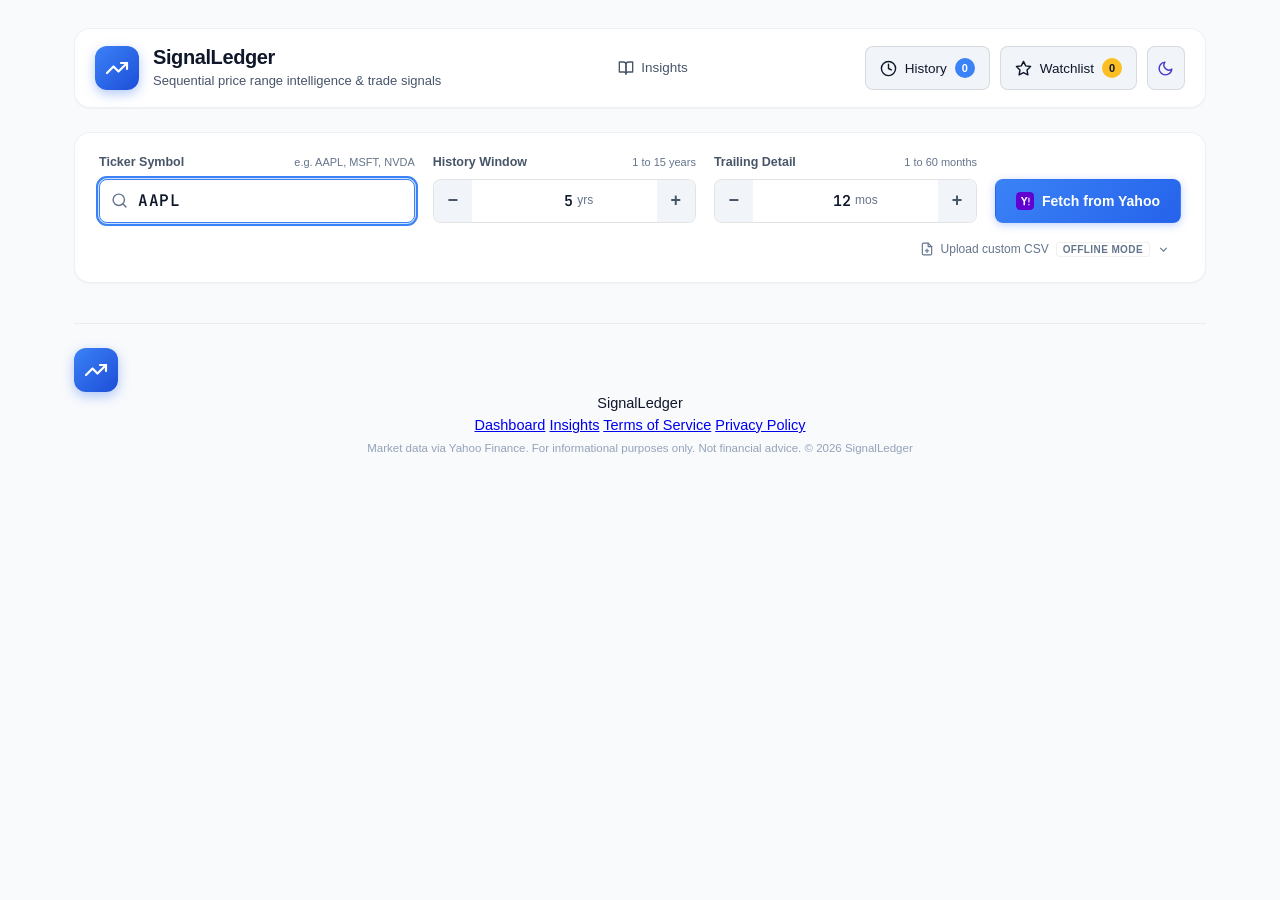
==== commit f9a0503c: "fix: implement production readiness audit fixes for reliability, security, accessibility, and SEO" ====
--- a/frontend/index.html
+++ b/frontend/index.html
@@ -6,6 +6,15 @@
   <meta name="viewport" content="width=device-width, initial-scale=1.0" />
   <title>SignalLedger — Sequential Range Intelligence &amp; Trade Signals</title>
   <meta name="description"
+    content="High-precision equity analysis platform. Calculate true historical low-to-high returns, evaluate 52-week and all-time extremes, and audit market sequence reality." />
+  <!-- Open Graph / Social Sharing -->
+  <meta property="og:type" content="website" />
+  <meta property="og:title" content="SignalLedger — Sequential Range Intelligence & Trade Signals" />
+  <meta property="og:description"
+    content="High-precision equity analysis platform. Calculate true historical low-to-high returns, evaluate 52-week and all-time extremes, and audit market sequence reality." />
+  <meta name="twitter:card" content="summary_large_image" />
+  <meta name="twitter:title" content="SignalLedger — Sequential Range Intelligence & Trade Signals" />
+  <meta name="twitter:description"
     content="High-precision equity analysis platform. Calculate true historical low-to-high returns, evaluate 52-week and all-time extremes, and audit market sequence reality." />
   <link rel="icon" type="image/svg+xml"
     href="data:image/svg+xml,<svg xmlns='http://www.w3.org/2000/svg' viewBox='0 0 24 24' fill='none' stroke='%232563EB' stroke-width='2'><polyline points='22 7 13.5 15.5 8.5 10.5 2 17'/><polyline points='16 7 22 7 22 13'/></svg>" />
@@ -21,6 +30,12 @@
 </head>
 
 <body>
+  <noscript>
+    <div style="padding: 2rem; text-align: center; background: #0f172a; color: #f8fafc; font-family: -apple-system, BlinkMacSystemFont, 'Segoe UI', Roboto, sans-serif;">
+      <h2 style="font-size: 1.25rem; font-weight: 600;">JavaScript Required</h2>
+      <p style="margin-top: 0.5rem; color: #94a3b8; font-size: 0.95rem;">SignalLedger requires JavaScript to provide real-time market data analysis, charts, and interactive signals. Please enable JavaScript in your browser settings to continue.</p>
+    </div>
+  </noscript>
 
   <div class="app-layout">
 
--- a/frontend/style.css
+++ b/frontend/style.css
@@ -634,7 +634,14 @@
   border-color: var(--border-strong);
 }
 
-#tickerInput:focus {
+#tickerInput:focus-visible {
+  outline: 2px solid var(--accent-primary);
+  outline-offset: 1px;
+  border-color: var(--accent-primary);
+  box-shadow: 0 0 0 3px var(--accent-glow);
+}
+
+#tickerInput:focus:not(:focus-visible) {
   outline: none;
   border-color: var(--accent-primary);
   box-shadow: 0 0 0 3px var(--accent-glow);
@@ -5271,3 +5278,32 @@
     padding: 28px;
   }
 }
+
+.signal-tag.signal-etf {
+  background: rgba(99, 102, 241, 0.14);
+  color: #818CF8;
+  border: 1px solid rgba(99, 102, 241, 0.35);
+}
+
+.signal-modal-verdict-badge.badge-etf {
+  background: rgba(99, 102, 241, 0.16);
+  border: 1px solid rgba(99, 102, 241, 0.4);
+  color: #818CF8;
+}
+
+.unrated-dist-notice {
+  display: flex;
+  align-items: flex-start;
+  gap: 10px;
+  background: var(--bg-hover);
+  border: 1px solid var(--border-default);
+  border-radius: 6px;
+  padding: 10px 14px;
+  font-size: 12px;
+  color: var(--text-secondary);
+  line-height: 1.5;
+  width: 100%;
+}
+.unrated-dist-notice strong {
+  color: var(--text-primary);
+}
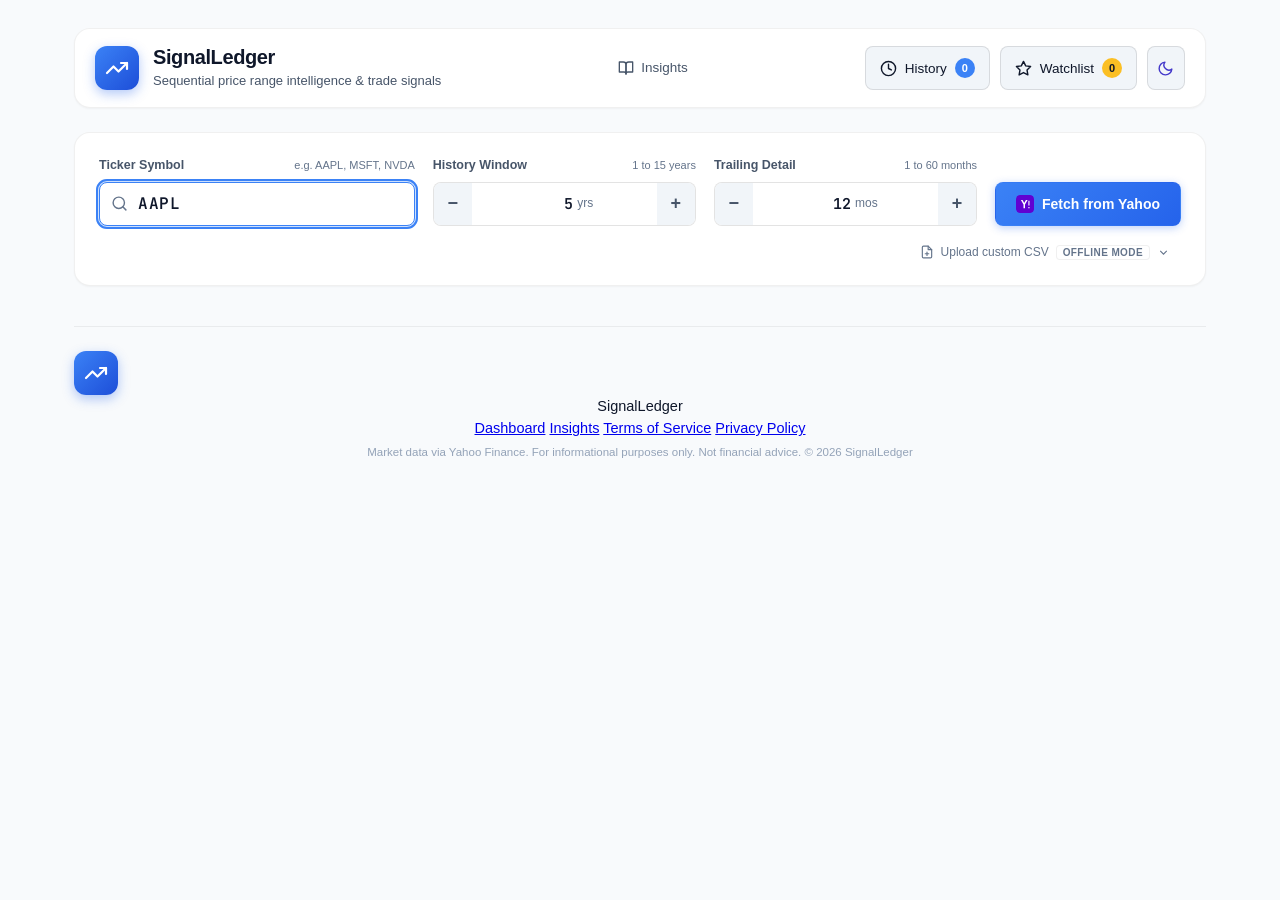
==== commit 1262dfed: "fix(stability): apply full-stack audit fixes and optimizations - Fix crash in openSignalReviewModal " ====
--- a/frontend/index.html
+++ b/frontend/index.html
@@ -123,7 +123,7 @@
             <path d="M3.05 13A9 9 0 1 0 6 5.3L3 8"></path>
             <path d="M12 7v5l4 2"></path>
           </svg>
-          <h3>Search & Upload History</h3>
+          <h2>Search &amp; Upload History</h2>
         </div>
         <div class="history-controls">
           <button type="button" id="clearHistoryBtn" class="text-btn danger" title="Clear all history">Clear
@@ -147,7 +147,7 @@
               points="12 2 15.09 8.26 22 9.27 17 14.14 18.18 21.02 12 17.77 5.82 21.02 7 14.14 2 9.27 8.91 8.26 12 2">
             </polygon>
           </svg>
-          <h3>Watchlist</h3>
+          <h2>Watchlist</h2>
         </div>
         <div class="history-controls">
           <!-- Watchlist Import / Export Action Dropdown -->
@@ -360,9 +360,116 @@
         <div class="wl-gemini-content" id="wlGeminiContentWrap" hidden>
           <p class="wl-gemini-overview-text" id="wlGeminiOverviewText">Evaluating watchlist trends...</p>
 
+          <!-- Focus Trades Section -->
+          <div class="wl-gemini-focus-section-box" id="wlGeminiFocusSectionBox">
+            <!-- Section header (always visible when content is shown) -->
+            <div class="wl-gemini-focus-section-header" id="wlGeminiFocusSectionHeader">
+              <span class="wl-gemini-opp-title">
+                <svg viewBox="0 0 24 24" width="13" height="13" fill="none" stroke="currentColor" stroke-width="2" stroke-linecap="round" stroke-linejoin="round"><polygon points="12 2 15.09 8.26 22 9.27 17 14.14 18.18 21.02 12 17.77 5.82 21.02 7 14.14 2 9.27 8.91 8.26 12 2"></polygon></svg>
+                Focus Trades · Watchlist Setups
+              </span>
+              <span class="wl-gemini-opp-disclaimer">Filter by risk, confidence &amp; rating</span>
+            </div>
+
+            <!-- Filter Bar (shown when focus_trades exist) -->
+          <div class="wl-opp-filters-card wl-focus-filter-bar" id="wlGeminiFocusFilterBar">
+            <div class="wl-opp-groups-row">
+              <!-- Risk -->
+              <fieldset class="wl-opp-group" data-filter-group="risk">
+                <legend class="wl-opp-legend">
+                  <svg viewBox="0 0 24 24" width="11" height="11" fill="none" stroke="currentColor" stroke-width="2" stroke-linecap="round" stroke-linejoin="round"><path d="M10.29 3.86L1.82 18a2 2 0 0 0 1.71 3h16.94a2 2 0 0 0 1.71-3L13.71 3.86a2 2 0 0 0-3.42 0z"></path><line x1="12" y1="9" x2="12" y2="13"></line><line x1="12" y1="17" x2="12.01" y2="17"></line></svg>
+                  <span>Risk</span>
+                </legend>
+                <div class="wl-opp-chips">
+                  <button type="button" class="wl-opp-chip" data-group="risk" data-value="Low" aria-pressed="false">
+                    <span class="wl-opp-chip-check" aria-hidden="true"><svg viewBox="0 0 16 16" width="10" height="10" fill="none" stroke="currentColor" stroke-width="2.5" stroke-linecap="round" stroke-linejoin="round"><polyline points="3 8.5 6.5 12 13 4"></polyline></svg></span>
+                    <span class="wl-opp-chip-text">LOW</span>
+                  </button>
+                  <button type="button" class="wl-opp-chip" data-group="risk" data-value="Moderate" aria-pressed="false">
+                    <span class="wl-opp-chip-check" aria-hidden="true"><svg viewBox="0 0 16 16" width="10" height="10" fill="none" stroke="currentColor" stroke-width="2.5" stroke-linecap="round" stroke-linejoin="round"><polyline points="3 8.5 6.5 12 13 4"></polyline></svg></span>
+                    <span class="wl-opp-chip-text">MOD</span>
+                  </button>
+                  <button type="button" class="wl-opp-chip" data-group="risk" data-value="High" aria-pressed="false">
+                    <span class="wl-opp-chip-check" aria-hidden="true"><svg viewBox="0 0 16 16" width="10" height="10" fill="none" stroke="currentColor" stroke-width="2.5" stroke-linecap="round" stroke-linejoin="round"><polyline points="3 8.5 6.5 12 13 4"></polyline></svg></span>
+                    <span class="wl-opp-chip-text">HIGH</span>
+                  </button>
+                </div>
+              </fieldset>
+
+              <!-- Confidence -->
+              <fieldset class="wl-opp-group" data-filter-group="confidence">
+                <legend class="wl-opp-legend">
+                  <svg viewBox="0 0 24 24" width="11" height="11" fill="none" stroke="currentColor" stroke-width="2" stroke-linecap="round" stroke-linejoin="round"><polyline points="22 12 18 12 15 21 9 3 6 12 2 12"></polyline></svg>
+                  <span>Confidence</span>
+                </legend>
+                <div class="wl-opp-chips">
+                  <button type="button" class="wl-opp-chip" data-group="confidence" data-value="High" aria-pressed="false">
+                    <span class="wl-opp-chip-check" aria-hidden="true"><svg viewBox="0 0 16 16" width="10" height="10" fill="none" stroke="currentColor" stroke-width="2.5" stroke-linecap="round" stroke-linejoin="round"><polyline points="3 8.5 6.5 12 13 4"></polyline></svg></span>
+                    <span class="wl-opp-chip-text">HIGH</span>
+                  </button>
+                  <button type="button" class="wl-opp-chip" data-group="confidence" data-value="Medium" aria-pressed="false">
+                    <span class="wl-opp-chip-check" aria-hidden="true"><svg viewBox="0 0 16 16" width="10" height="10" fill="none" stroke="currentColor" stroke-width="2.5" stroke-linecap="round" stroke-linejoin="round"><polyline points="3 8.5 6.5 12 13 4"></polyline></svg></span>
+                    <span class="wl-opp-chip-text">MED</span>
+                  </button>
+                  <button type="button" class="wl-opp-chip" data-group="confidence" data-value="Low" aria-pressed="false">
+                    <span class="wl-opp-chip-check" aria-hidden="true"><svg viewBox="0 0 16 16" width="10" height="10" fill="none" stroke="currentColor" stroke-width="2.5" stroke-linecap="round" stroke-linejoin="round"><polyline points="3 8.5 6.5 12 13 4"></polyline></svg></span>
+                    <span class="wl-opp-chip-text">LOW</span>
+                  </button>
+                </div>
+              </fieldset>
+
+              <!-- Rating -->
+              <fieldset class="wl-opp-group" data-filter-group="rating">
+                <legend class="wl-opp-legend">
+                  <svg viewBox="0 0 24 24" width="11" height="11" fill="none" stroke="currentColor" stroke-width="2" stroke-linecap="round" stroke-linejoin="round"><path d="M12 2l3.09 6.26L22 9.27l-5 4.87 1.18 6.88L12 17.77l-6.18 3.25L7 14.14 2 9.27l6.91-1.01L12 2z"></path></svg>
+                  <span>Rating</span>
+                </legend>
+                <div class="wl-opp-chips">
+                  <button type="button" class="wl-opp-chip" data-group="rating" data-value="Buy" aria-pressed="false">
+                    <span class="wl-opp-chip-check" aria-hidden="true"><svg viewBox="0 0 16 16" width="10" height="10" fill="none" stroke="currentColor" stroke-width="2.5" stroke-linecap="round" stroke-linejoin="round"><polyline points="3 8.5 6.5 12 13 4"></polyline></svg></span>
+                    <span class="wl-opp-chip-text">BUY</span>
+                  </button>
+                  <button type="button" class="wl-opp-chip" data-group="rating" data-value="Hold" aria-pressed="false">
+                    <span class="wl-opp-chip-check" aria-hidden="true"><svg viewBox="0 0 16 16" width="10" height="10" fill="none" stroke="currentColor" stroke-width="2.5" stroke-linecap="round" stroke-linejoin="round"><polyline points="3 8.5 6.5 12 13 4"></polyline></svg></span>
+                    <span class="wl-opp-chip-text">HOLD</span>
+                  </button>
+                  <button type="button" class="wl-opp-chip" data-group="rating" data-value="Watch" aria-pressed="false">
+                    <span class="wl-opp-chip-check" aria-hidden="true"><svg viewBox="0 0 16 16" width="10" height="10" fill="none" stroke="currentColor" stroke-width="2.5" stroke-linecap="round" stroke-linejoin="round"><polyline points="3 8.5 6.5 12 13 4"></polyline></svg></span>
+                    <span class="wl-opp-chip-text">WATCH</span>
+                  </button>
+                  <button type="button" class="wl-opp-chip" data-group="rating" data-value="Trim" aria-pressed="false">
+                    <span class="wl-opp-chip-check" aria-hidden="true"><svg viewBox="0 0 16 16" width="10" height="10" fill="none" stroke="currentColor" stroke-width="2.5" stroke-linecap="round" stroke-linejoin="round"><polyline points="3 8.5 6.5 12 13 4"></polyline></svg></span>
+                    <span class="wl-opp-chip-text">TRIM</span>
+                  </button>
+                </div>
+              </fieldset>
+            </div>
+
+            <div class="wl-opp-panel-actions">
+              <button type="button" class="wl-opp-btn-apply" id="wlGeminiFocusApplyBtn" disabled>
+                <svg viewBox="0 0 24 24" width="11" height="11" fill="none" stroke="currentColor" stroke-width="2.5" stroke-linecap="round" stroke-linejoin="round"><polyline points="20 6 9 17 4 12"></polyline></svg>
+                <span class="wl-opp-btn-apply-label">Apply Filters</span>
+              </button>
+              <button type="button" class="wl-opp-btn-reset" id="wlGeminiFocusResetBtn" title="Reset all filters">
+                <svg viewBox="0 0 24 24" width="11" height="11" fill="none" stroke="currentColor" stroke-width="2" stroke-linecap="round" stroke-linejoin="round"><path d="M3 12a9 9 0 1 0 9-9 9.75 9.75 0 0 0-6.74 2.74L3 8"></path><path d="M3 3v5h5"></path></svg>
+                <span>Reset</span>
+              </button>
+            </div>
+          </div>
+
+          <!-- Focus Trades Results Bar -->
+          <div class="wl-opp-results-bar" id="wlGeminiFocusResultsBar" hidden>
+            <div class="wl-opp-results-left">
+              <span class="wl-opp-results-indicator"></span>
+              <span class="wl-opp-results-text" id="wlGeminiFocusResultsCount"></span>
+            </div>
+            <div id="wlGeminiFocusActiveChips" class="wl-opp-active-chips-row"></div>
+          </div>
+
           <div class="wl-gemini-focus-grid" id="wlGeminiFocusGrid">
             <!-- Populated via app.js -->
           </div>
+          </div><!-- /wl-gemini-focus-section-box -->
 
           <div class="wl-gemini-risks-box" id="wlGeminiRisksBox">
             <span class="wl-gemini-risks-title">Sector / Market Risk Alerts</span>
@@ -382,49 +489,104 @@
                 <span class="wl-gemini-opp-disclaimer">Informational only · Not investment advice</span>
               </div>
               <div class="wl-gemini-opp-header-actions">
-                <button type="button" class="wl-gemini-opp-ctrl-btn" id="wlGeminiOppFilterToggle" title="Filter opportunities" aria-expanded="false" aria-controls="wlGeminiOppFiltersPanel">
-                  <svg viewBox="0 0 24 24" width="11" height="11" fill="none" stroke="currentColor" stroke-width="2"><polygon points="22 3 2 3 10 12.46 10 19 14 21 14 12.46 22 3"></polygon></svg>
-                  <span>Filters</span>
-                  <span class="wl-opp-filter-badge" id="wlGeminiOppFilterBadge" hidden>0</span>
-                </button>
-                <button type="button" class="wl-gemini-opp-ctrl-btn" id="wlGeminiOppRefreshBtn" title="Refresh market opportunities">
+                <button type="button" class="wl-gemini-opp-ctrl-btn" id="wlGeminiOppRefreshBtn" title="Refresh market opportunities" aria-label="Refresh market opportunities">
                   <svg class="wl-opp-refresh-icon" viewBox="0 0 24 24" width="11" height="11" fill="none" stroke="currentColor" stroke-width="2" stroke-linecap="round" stroke-linejoin="round"><path d="M21.5 2v6h-6M21.34 15.57a10 10 0 1 1-.57-8.38l5.67-5.67"/></svg>
                   <span>Refresh</span>
                 </button>
               </div>
             </div>
 
-            <!-- Collapsible Compact Filters Panel -->
-            <div class="wl-gemini-opp-filters-panel" id="wlGeminiOppFiltersPanel" hidden>
-              <div class="wl-opp-filters-inner">
-                <div class="wl-opp-filter-row">
-                  <span class="wl-opp-filter-label">Risk</span>
-                  <div class="wl-opp-chip-group" data-filter-group="risk">
-                    <button type="button" class="wl-opp-chip" data-value="LOW" aria-pressed="false">Low</button>
-                    <button type="button" class="wl-opp-chip" data-value="MODERATE" aria-pressed="false">Moderate</button>
-                    <button type="button" class="wl-opp-chip" data-value="HIGH" aria-pressed="false">High</button>
-                  </div>
-                </div>
-                <div class="wl-opp-filter-row">
-                  <span class="wl-opp-filter-label">Confidence</span>
-                  <div class="wl-opp-chip-group" data-filter-group="confidence">
-                    <button type="button" class="wl-opp-chip" data-value="HIGH" aria-pressed="false">High</button>
-                    <button type="button" class="wl-opp-chip" data-value="MEDIUM" aria-pressed="false">Medium</button>
-                    <button type="button" class="wl-opp-chip" data-value="LOW" aria-pressed="false">Low</button>
-                  </div>
-                </div>
-                <div class="wl-opp-filter-row">
-                  <span class="wl-opp-filter-label">Rating</span>
-                  <div class="wl-opp-chip-group" data-filter-group="rating">
-                    <button type="button" class="wl-opp-chip" data-value="BUY" aria-pressed="false">Buy</button>
-                    <button type="button" class="wl-opp-chip" data-value="HOLD" aria-pressed="false">Hold</button>
-                    <button type="button" class="wl-opp-chip" data-value="SELL" aria-pressed="false">Sell</button>
-                  </div>
-                </div>
-                <div class="wl-opp-filter-actions">
-                  <button type="button" class="wl-opp-clear-link" id="wlGeminiOppClearFiltersBtn" hidden>Clear filters</button>
-                </div>
-              </div>
+            <!-- Always-Visible Inline Filters Panel -->
+            <div class="wl-gemini-opp-filters-panel" id="wlGeminiOppFiltersPanel" role="region" aria-label="Market Opportunities Filters">
+              <div class="wl-opp-filters-card">
+                <div class="wl-opp-groups-row">
+                  <!-- Risk Filter Group -->
+                  <fieldset class="wl-opp-group" data-filter-group="risk">
+                    <legend class="wl-opp-legend">
+                      <svg viewBox="0 0 24 24" width="11" height="11" fill="none" stroke="currentColor" stroke-width="2" stroke-linecap="round" stroke-linejoin="round"><path d="M10.29 3.86L1.82 18a2 2 0 0 0 1.71 3h16.94a2 2 0 0 0 1.71-3L13.71 3.86a2 2 0 0 0-3.42 0z"></path><line x1="12" y1="9" x2="12" y2="13"></line><line x1="12" y1="17" x2="12.01" y2="17"></line></svg>
+                      <span>Risk</span>
+                    </legend>
+                    <div class="wl-opp-chips">
+                      <button type="button" class="wl-opp-chip" data-group="risk" data-value="Low" aria-pressed="false">
+                        <span class="wl-opp-chip-check" aria-hidden="true"><svg viewBox="0 0 16 16" width="10" height="10" fill="none" stroke="currentColor" stroke-width="2.5" stroke-linecap="round" stroke-linejoin="round"><polyline points="3 8.5 6.5 12 13 4"></polyline></svg></span>
+                        <span class="wl-opp-chip-text">LOW</span>
+                      </button>
+                      <button type="button" class="wl-opp-chip" data-group="risk" data-value="Moderate" aria-pressed="false">
+                        <span class="wl-opp-chip-check" aria-hidden="true"><svg viewBox="0 0 16 16" width="10" height="10" fill="none" stroke="currentColor" stroke-width="2.5" stroke-linecap="round" stroke-linejoin="round"><polyline points="3 8.5 6.5 12 13 4"></polyline></svg></span>
+                        <span class="wl-opp-chip-text">MOD</span>
+                      </button>
+                      <button type="button" class="wl-opp-chip" data-group="risk" data-value="High" aria-pressed="false">
+                        <span class="wl-opp-chip-check" aria-hidden="true"><svg viewBox="0 0 16 16" width="10" height="10" fill="none" stroke="currentColor" stroke-width="2.5" stroke-linecap="round" stroke-linejoin="round"><polyline points="3 8.5 6.5 12 13 4"></polyline></svg></span>
+                        <span class="wl-opp-chip-text">HIGH</span>
+                      </button>
+                    </div>
+                  </fieldset>
+
+                  <!-- Confidence Filter Group -->
+                  <fieldset class="wl-opp-group" data-filter-group="confidence">
+                    <legend class="wl-opp-legend">
+                      <svg viewBox="0 0 24 24" width="11" height="11" fill="none" stroke="currentColor" stroke-width="2" stroke-linecap="round" stroke-linejoin="round"><polyline points="22 12 18 12 15 21 9 3 6 12 2 12"></polyline></svg>
+                      <span>Confidence</span>
+                    </legend>
+                    <div class="wl-opp-chips">
+                      <button type="button" class="wl-opp-chip" data-group="confidence" data-value="High" aria-pressed="false">
+                        <span class="wl-opp-chip-check" aria-hidden="true"><svg viewBox="0 0 16 16" width="10" height="10" fill="none" stroke="currentColor" stroke-width="2.5" stroke-linecap="round" stroke-linejoin="round"><polyline points="3 8.5 6.5 12 13 4"></polyline></svg></span>
+                        <span class="wl-opp-chip-text">HIGH</span>
+                      </button>
+                      <button type="button" class="wl-opp-chip" data-group="confidence" data-value="Medium" aria-pressed="false">
+                        <span class="wl-opp-chip-check" aria-hidden="true"><svg viewBox="0 0 16 16" width="10" height="10" fill="none" stroke="currentColor" stroke-width="2.5" stroke-linecap="round" stroke-linejoin="round"><polyline points="3 8.5 6.5 12 13 4"></polyline></svg></span>
+                        <span class="wl-opp-chip-text">MED</span>
+                      </button>
+                      <button type="button" class="wl-opp-chip" data-group="confidence" data-value="Low" aria-pressed="false">
+                        <span class="wl-opp-chip-check" aria-hidden="true"><svg viewBox="0 0 16 16" width="10" height="10" fill="none" stroke="currentColor" stroke-width="2.5" stroke-linecap="round" stroke-linejoin="round"><polyline points="3 8.5 6.5 12 13 4"></polyline></svg></span>
+                        <span class="wl-opp-chip-text">LOW</span>
+                      </button>
+                    </div>
+                  </fieldset>
+
+                  <!-- Rating Filter Group -->
+                  <fieldset class="wl-opp-group" data-filter-group="rating">
+                    <legend class="wl-opp-legend">
+                      <svg viewBox="0 0 24 24" width="11" height="11" fill="none" stroke="currentColor" stroke-width="2" stroke-linecap="round" stroke-linejoin="round"><path d="M12 2l3.09 6.26L22 9.27l-5 4.87 1.18 6.88L12 17.77l-6.18 3.25L7 14.14 2 9.27l6.91-1.01L12 2z"></path></svg>
+                      <span>Rating</span>
+                    </legend>
+                    <div class="wl-opp-chips">
+                      <button type="button" class="wl-opp-chip" data-group="rating" data-value="Buy" aria-pressed="false">
+                        <span class="wl-opp-chip-check" aria-hidden="true"><svg viewBox="0 0 16 16" width="10" height="10" fill="none" stroke="currentColor" stroke-width="2.5" stroke-linecap="round" stroke-linejoin="round"><polyline points="3 8.5 6.5 12 13 4"></polyline></svg></span>
+                        <span class="wl-opp-chip-text">BUY</span>
+                      </button>
+                      <button type="button" class="wl-opp-chip" data-group="rating" data-value="Hold" aria-pressed="false">
+                        <span class="wl-opp-chip-check" aria-hidden="true"><svg viewBox="0 0 16 16" width="10" height="10" fill="none" stroke="currentColor" stroke-width="2.5" stroke-linecap="round" stroke-linejoin="round"><polyline points="3 8.5 6.5 12 13 4"></polyline></svg></span>
+                        <span class="wl-opp-chip-text">HOLD</span>
+                      </button>
+                      <button type="button" class="wl-opp-chip" data-group="rating" data-value="Sell" aria-pressed="false">
+                        <span class="wl-opp-chip-check" aria-hidden="true"><svg viewBox="0 0 16 16" width="10" height="10" fill="none" stroke="currentColor" stroke-width="2.5" stroke-linecap="round" stroke-linejoin="round"><polyline points="3 8.5 6.5 12 13 4"></polyline></svg></span>
+                        <span class="wl-opp-chip-text">SELL</span>
+                      </button>
+                    </div>
+                  </fieldset>
+                </div>
+
+                <div class="wl-opp-panel-actions">
+                  <button type="button" class="wl-opp-btn-apply" id="wlGeminiOppApplyBtn" disabled>
+                    <svg viewBox="0 0 24 24" width="11" height="11" fill="none" stroke="currentColor" stroke-width="2.5" stroke-linecap="round" stroke-linejoin="round"><polyline points="20 6 9 17 4 12"></polyline></svg>
+                    <span class="wl-opp-btn-apply-label">Apply Filters</span>
+                  </button>
+                  <button type="button" class="wl-opp-btn-reset" id="wlGeminiOppResetBtn" title="Reset all filters">
+                    <svg viewBox="0 0 24 24" width="11" height="11" fill="none" stroke="currentColor" stroke-width="2" stroke-linecap="round" stroke-linejoin="round"><path d="M3 12a9 9 0 1 0 9-9 9.75 9.75 0 0 0-6.74 2.74L3 8"></path><path d="M3 3v5h5"></path></svg>
+                    <span>Reset</span>
+                  </button>
+                </div>
+              </div>
+            </div>
+
+            <!-- Results Summary & Removable Applied Chips Line -->
+            <div class="wl-opp-results-bar" id="wlGeminiOppResultsBar" aria-live="polite">
+              <div class="wl-opp-results-left">
+                <span class="wl-opp-results-indicator"></span>
+                <span class="wl-opp-results-text" id="wlGeminiOppResultsCount">Showing 0 of 0 opportunities</span>
+              </div>
+              <div class="wl-opp-active-chips" id="wlGeminiOppActiveChips"></div>
             </div>
 
             <!-- Opportunities loading state -->
@@ -435,9 +597,9 @@
 
             <!-- Empty state when 0 matches -->
             <div class="wl-gemini-opp-empty" id="wlGeminiOppEmpty" hidden>
-              <p class="wl-gemini-opp-empty-msg">No matches for selected filters</p>
+              <p class="wl-gemini-opp-empty-msg" id="wlGeminiOppEmptyMsg">No opportunities match the selected filters.</p>
               <div class="wl-gemini-opp-empty-actions">
-                <button type="button" class="wl-gemini-opp-btn-text" id="wlGeminiOppEmptyClearBtn">Clear filters</button>
+                <button type="button" class="wl-gemini-opp-btn-text" id="wlGeminiOppEmptyResetBtn">Reset filters</button>
                 <span class="wl-opp-empty-sep">·</span>
                 <button type="button" class="wl-gemini-opp-btn-text" id="wlGeminiOppEmptyRefreshBtn">Refresh anyway</button>
               </div>
@@ -535,7 +697,7 @@
 
           <!-- Primary Action -->
           <div class="input-group action-group">
-            <label class="invisible-label">Fetch Actions</label>
+            <span class="invisible-label" aria-hidden="true">Fetch Actions</span>
             <button type="button" id="fetchBtn" class="btn btn-primary"
               title="Fetch historical data from Yahoo Finance">
               <svg class="yf-btn-logo" viewBox="0 0 24 24" fill="none" xmlns="http://www.w3.org/2000/svg"
@@ -1201,6 +1363,7 @@
 
   </div>
 
+  <script src="opportunityFilters.js"></script>
   <script src="app.js"></script>
 </body>
 
--- a/frontend/style.css
+++ b/frontend/style.css
@@ -51,7 +51,7 @@
   --text-primary: #F8FAFC;
   --text-secondary: #94A3B8;
   --text-muted: #64748B;
-  --text-faint: #475569;
+  --text-faint: #78889E;
 
   --shadow-sm: 0 1px 2px rgba(0, 0, 0, 0.3);
   --shadow-md: 0 4px 12px rgba(0, 0, 0, 0.35);
@@ -368,7 +368,8 @@
   color: var(--accent-primary);
 }
 
-.history-title h3 {
+.history-title h3,
+.history-title h2 {
   font-size: 14.5px;
   font-weight: 600;
   color: var(--text-primary);
@@ -4458,103 +4459,499 @@
   line-height: 1;
 }
 
-/* Collapsible Filters Panel */
+/* Always-Visible Inline Filters Panel — Terminal Cohesive Style */
 .wl-gemini-opp-filters-panel {
-  background: var(--bg-secondary);
+  background: var(--bg-card-raised);
+  border: 1px solid var(--border-default);
+  border-radius: var(--radius-sm);
+  padding: 10px 14px;
+  margin-bottom: 9px;
+  box-sizing: border-box;
+  box-shadow: var(--shadow-sm);
+}
+
+.wl-opp-filters-card {
+  display: flex;
+  align-items: center;
+  justify-content: space-between;
+  gap: 16px;
+  flex-wrap: wrap;
+}
+
+/* Focus trades section box — mirrors wl-gemini-opportunities-box */
+.wl-gemini-focus-section-box {
+  background: var(--bg-card);
   border: 1px solid var(--border-subtle);
-  border-radius: 6px;
-  padding: 8px 10px;
-  margin-bottom: 9px;
-  animation: wl-opp-slide-down 0.18s ease-out;
-}
-
-@keyframes wl-opp-slide-down {
-  from {
-    opacity: 0;
-    transform: translateY(-4px);
-  }
-  to {
-    opacity: 1;
-    transform: translateY(0);
-  }
-}
-
-.wl-opp-filters-inner {
+  border-radius: 8px;
+  padding: 8px 12px 10px;
+  margin-bottom: 10px;
+}
+
+/* Section header row */
+.wl-gemini-focus-section-header {
+  display: flex;
+  flex-direction: column;
+  gap: 2px;
+  margin-bottom: 10px;
+}
+
+/* Focus trades filter bar spacing — sits inside the section box */
+.wl-focus-filter-bar {
+  margin-bottom: 10px;
+  padding: 8px 0 0;
+  background: transparent;
+  border: none;
+  border-top: 1px solid var(--border-subtle);
+  border-radius: 0;
+}
+
+.wl-opp-groups-row {
+  display: flex;
+  align-items: center;
+  gap: 16px;
+  flex: 1 1 auto;
+  flex-wrap: wrap;
+}
+
+.wl-opp-group {
+  margin: 0;
+  padding: 0;
+  border: none;
   display: flex;
   flex-direction: column;
   gap: 5px;
 }
 
-.wl-opp-filter-row {
-  display: flex;
-  align-items: center;
-  gap: 8px;
+/* Subtle vertical divider between groups on desktop */
+@media (min-width: 769px) {
+  .wl-opp-group:not(:last-child) {
+    border-right: 1px solid var(--border-subtle);
+    padding-right: 16px;
+  }
+}
+
+.wl-opp-legend {
+  display: inline-flex;
+  align-items: center;
+  gap: 5px;
+  font-family: var(--font-sans);
+  font-size: 10px;
+  font-weight: 700;
+  text-transform: uppercase;
+  letter-spacing: 0.08em;
+  color: var(--text-muted);
+  padding: 0;
+  margin-bottom: 1px;
+}
+
+.wl-opp-legend svg {
+  color: var(--text-muted);
+  opacity: 0.8;
+}
+
+.wl-opp-chips {
+  display: flex;
+  align-items: center;
+  gap: 5px;
   flex-wrap: wrap;
 }
 
-.wl-opp-filter-label {
-  font-size: 9.5px;
-  font-weight: 600;
-  text-transform: uppercase;
-  letter-spacing: 0.04em;
-  color: var(--text-muted);
-  width: 68px;
-  flex-shrink: 0;
-}
-
-.wl-opp-chip-group {
-  display: flex;
+/* Chips / Toggle Buttons — Cohesive Terminal Grade Style */
+.wl-opp-chip {
+  display: inline-flex;
   align-items: center;
   gap: 4px;
-  flex-wrap: wrap;
-}
-
-.wl-opp-chip {
-  font-size: 9.5px;
-  font-weight: 500;
-  padding: 2px 7px;
-  border-radius: 12px;
+  font-family: var(--font-mono);
+  font-size: 10.5px;
+  font-weight: 700;
+  letter-spacing: 0.02em;
+  padding: 3px 8px;
+  min-height: 26px;
+  border-radius: var(--radius-xs);
   border: 1px solid var(--border-subtle);
   background: var(--bg-card);
   color: var(--text-secondary);
   cursor: pointer;
-  transition: all 0.15s ease;
-  line-height: 1.3;
-}
-
+  user-select: none;
+  transition: all var(--transition-fast);
+  line-height: 1.2;
+}
+
+/* Generic hover: only apply color/bg to chips that have no semantic data-group */
+.wl-opp-chip:not([data-group]):hover,
 .wl-opp-chip:hover {
-  background: var(--bg-hover, rgba(255, 255, 255, 0.06));
-  border-color: var(--border-strong, rgba(255, 255, 255, 0.18));
+  transform: translateY(-1px);
+}
+/* Non-semantic chips get the full generic hover treatment */
+.wl-opp-chip:not([data-group="risk"]):not([data-group="confidence"]):not([data-group="rating"]):hover {
+  background: var(--bg-hover);
+  border-color: var(--border-default);
   color: var(--text-primary);
 }
 
-.wl-opp-chip.is-active,
+.wl-opp-chip:focus-visible {
+  outline: 2px solid var(--accent-primary);
+  outline-offset: 1px;
+}
+
+.wl-opp-chip:disabled {
+  opacity: 0.45;
+  cursor: not-allowed;
+  transform: none;
+}
+
+/* Checkmark indicator inside chip */
+.wl-opp-chip-check {
+  display: inline-flex;
+  align-items: center;
+  justify-content: center;
+  width: 10px;
+  height: 10px;
+  opacity: 0;
+  transform: scale(0.5);
+  transition: opacity var(--transition-fast), transform var(--transition-fast);
+}
+
+.wl-opp-chip[aria-pressed="true"] .wl-opp-chip-check {
+  opacity: 1;
+  transform: scale(1);
+}
+
+/* Selected state with semantic color accents matching SignalLedger tokens */
 .wl-opp-chip[aria-pressed="true"] {
+  font-weight: 700;
+  box-shadow: 0 1px 3px rgba(0, 0, 0, 0.2);
+}
+
+/* ── Risk chips: inactive hint + active state ─────────────────────── */
+/* Inactive: faint tint + semantic left-accent so color meaning is clear at a glance */
+.wl-opp-chip[data-group="risk"][data-value="Low"] {
+  border-left: 2px solid rgba(16, 185, 129, 0.45);
+  color: rgba(52, 211, 153, 0.7);
+}
+.wl-opp-chip[data-group="risk"][data-value="Moderate"] {
+  border-left: 2px solid rgba(245, 158, 11, 0.45);
+  color: rgba(251, 191, 36, 0.7);
+}
+.wl-opp-chip[data-group="risk"][data-value="High"] {
+  border-left: 2px solid rgba(239, 68, 68, 0.45);
+  color: rgba(248, 113, 113, 0.7);
+}
+
+/* Hover on inactive risk chips — slightly brighter */
+.wl-opp-chip[data-group="risk"][data-value="Low"]:hover:not([aria-pressed="true"]) {
+  background: rgba(16, 185, 129, 0.07);
+  border-left-color: rgba(16, 185, 129, 0.7);
+  color: #34D399;
+}
+.wl-opp-chip[data-group="risk"][data-value="Moderate"]:hover:not([aria-pressed="true"]) {
+  background: rgba(245, 158, 11, 0.07);
+  border-left-color: rgba(245, 158, 11, 0.7);
+  color: #FBBF24;
+}
+.wl-opp-chip[data-group="risk"][data-value="High"]:hover:not([aria-pressed="true"]) {
+  background: rgba(239, 68, 68, 0.07);
+  border-left-color: rgba(239, 68, 68, 0.7);
+  color: #F87171;
+}
+
+/* Active (selected) risk chips — solid, high contrast */
+.wl-opp-chip[data-group="risk"][data-value="Low"][aria-pressed="true"] {
+  background: rgba(16, 185, 129, 0.18);
+  border: 1px solid #10B981;
+  border-left: 3px solid #10B981;
+  color: #34D399;
+  box-shadow: 0 0 0 1px rgba(16, 185, 129, 0.2), inset 0 1px 0 rgba(255,255,255,0.04);
+}
+.wl-opp-chip[data-group="risk"][data-value="Moderate"][aria-pressed="true"] {
+  background: rgba(245, 158, 11, 0.18);
+  border: 1px solid #F59E0B;
+  border-left: 3px solid #F59E0B;
+  color: #FBBF24;
+  box-shadow: 0 0 0 1px rgba(245, 158, 11, 0.2), inset 0 1px 0 rgba(255,255,255,0.04);
+}
+.wl-opp-chip[data-group="risk"][data-value="High"][aria-pressed="true"] {
+  background: rgba(239, 68, 68, 0.18);
+  border: 1px solid #EF4444;
+  border-left: 3px solid #EF4444;
+  color: #F87171;
+  box-shadow: 0 0 0 1px rgba(239, 68, 68, 0.2), inset 0 1px 0 rgba(255,255,255,0.04);
+}
+
+/* ── Confidence chips: inactive hint + active state ───────────────── */
+.wl-opp-chip[data-group="confidence"][data-value="High"] {
+  border-left: 2px solid rgba(16, 185, 129, 0.4);
+  color: rgba(52, 211, 153, 0.65);
+}
+.wl-opp-chip[data-group="confidence"][data-value="Medium"] {
+  border-left: 2px solid rgba(59, 130, 246, 0.4);
+  color: rgba(96, 165, 250, 0.65);
+}
+.wl-opp-chip[data-group="confidence"][data-value="Low"] {
+  border-left: 2px solid rgba(148, 163, 184, 0.4);
+  color: rgba(148, 163, 184, 0.65);
+}
+
+.wl-opp-chip[data-group="confidence"][data-value="High"][aria-pressed="true"] {
+  background: rgba(16, 185, 129, 0.18);
+  border: 1px solid #10B981;
+  border-left: 3px solid #10B981;
+  color: #34D399;
+  box-shadow: 0 0 0 1px rgba(16, 185, 129, 0.2), inset 0 1px 0 rgba(255,255,255,0.04);
+}
+.wl-opp-chip[data-group="confidence"][data-value="Medium"][aria-pressed="true"] {
   background: rgba(59, 130, 246, 0.18);
-  border-color: rgba(59, 130, 246, 0.5);
-  color: #60a5fa;
+  border: 1px solid #3B82F6;
+  border-left: 3px solid #3B82F6;
+  color: #60A5FA;
+  box-shadow: 0 0 0 1px rgba(59, 130, 246, 0.2), inset 0 1px 0 rgba(255,255,255,0.04);
+}
+.wl-opp-chip[data-group="confidence"][data-value="Low"][aria-pressed="true"] {
+  background: rgba(148, 163, 184, 0.15);
+  border: 1px solid #94A3B8;
+  border-left: 3px solid #94A3B8;
+  color: #CBD5E1;
+  box-shadow: 0 0 0 1px rgba(148, 163, 184, 0.2), inset 0 1px 0 rgba(255,255,255,0.04);
+}
+
+/* ── Rating chips: inactive hint + active state ───────────────────── */
+.wl-opp-chip[data-group="rating"][data-value="Buy"] {
+  border-left: 2px solid rgba(16, 185, 129, 0.4);
+  color: rgba(52, 211, 153, 0.65);
+}
+.wl-opp-chip[data-group="rating"][data-value="Hold"] {
+  border-left: 2px solid rgba(245, 158, 11, 0.4);
+  color: rgba(251, 191, 36, 0.65);
+}
+.wl-opp-chip[data-group="rating"][data-value="Sell"] {
+  border-left: 2px solid rgba(239, 68, 68, 0.4);
+  color: rgba(248, 113, 113, 0.65);
+}
+
+.wl-opp-chip[data-group="rating"][data-value="Buy"][aria-pressed="true"] {
+  background: rgba(16, 185, 129, 0.18);
+  border: 1px solid #10B981;
+  border-left: 3px solid #10B981;
+  color: #34D399;
+  box-shadow: 0 0 0 1px rgba(16, 185, 129, 0.2), inset 0 1px 0 rgba(255,255,255,0.04);
+}
+.wl-opp-chip[data-group="rating"][data-value="Hold"][aria-pressed="true"] {
+  background: rgba(245, 158, 11, 0.18);
+  border: 1px solid #F59E0B;
+  border-left: 3px solid #F59E0B;
+  color: #FBBF24;
+  box-shadow: 0 0 0 1px rgba(245, 158, 11, 0.2), inset 0 1px 0 rgba(255,255,255,0.04);
+}
+.wl-opp-chip[data-group="rating"][data-value="Sell"][aria-pressed="true"] {
+  background: rgba(239, 68, 68, 0.18);
+  border: 1px solid #EF4444;
+  border-left: 3px solid #EF4444;
+  color: #F87171;
+  box-shadow: 0 0 0 1px rgba(239, 68, 68, 0.2), inset 0 1px 0 rgba(255,255,255,0.04);
+}
+
+/* Watch / Trim — for focus_trades rating values */
+.wl-opp-chip[data-group="rating"][data-value="Watch"] {
+  border-left: 2px solid rgba(59, 130, 246, 0.4);
+  color: rgba(96, 165, 250, 0.65);
+}
+.wl-opp-chip[data-group="rating"][data-value="Watch"][aria-pressed="true"] {
+  background: rgba(59, 130, 246, 0.18);
+  border: 1px solid #3B82F6;
+  border-left: 3px solid #3B82F6;
+  color: #60A5FA;
+  box-shadow: 0 0 0 1px rgba(59, 130, 246, 0.2), inset 0 1px 0 rgba(255,255,255,0.04);
+}
+.wl-opp-chip[data-group="rating"][data-value="Trim"] {
+  border-left: 2px solid rgba(168, 85, 247, 0.4);
+  color: rgba(192, 132, 252, 0.65);
+}
+.wl-opp-chip[data-group="rating"][data-value="Trim"][aria-pressed="true"] {
+  background: rgba(168, 85, 247, 0.18);
+  border: 1px solid #A855F7;
+  border-left: 3px solid #A855F7;
+  color: #C084FC;
+  box-shadow: 0 0 0 1px rgba(168, 85, 247, 0.2), inset 0 1px 0 rgba(255,255,255,0.04);
+}
+
+/* Filter Action Buttons */
+.wl-opp-panel-actions {
+  display: flex;
+  align-items: center;
+  gap: 6px;
+  flex-shrink: 0;
+  margin-left: auto;
+}
+
+.wl-opp-btn-apply {
+  display: inline-flex;
+  align-items: center;
+  justify-content: center;
+  gap: 5px;
+  padding: 5px 12px;
+  min-height: 28px;
+  border-radius: var(--radius-xs);
+  background: var(--accent-primary);
+  color: #FFFFFF;
+  border: 1px solid var(--accent-primary);
+  font-family: var(--font-sans);
+  font-size: 11px;
   font-weight: 600;
-}
-
-.wl-opp-filter-actions {
-  display: flex;
-  justify-content: flex-end;
-  padding-top: 2px;
-}
-
-.wl-opp-clear-link {
-  font-size: 9.5px;
-  color: var(--text-muted);
+  cursor: pointer;
+  transition: all var(--transition-fast);
+  white-space: nowrap;
+}
+
+.wl-opp-btn-apply:hover:not(:disabled) {
+  background: var(--accent-primary-hover);
+  border-color: var(--accent-primary-hover);
+  transform: translateY(-1px);
+}
+
+.wl-opp-btn-apply.is-dirty {
+  box-shadow: 0 0 10px var(--accent-glow);
+}
+
+.wl-opp-btn-apply:focus-visible {
+  outline: 2px solid var(--accent-primary);
+  outline-offset: 1px;
+}
+
+.wl-opp-btn-apply:disabled {
+  opacity: 0.45;
+  cursor: not-allowed;
+  transform: none;
+  box-shadow: none;
+}
+
+.wl-opp-btn-reset {
+  display: inline-flex;
+  align-items: center;
+  justify-content: center;
+  gap: 4px;
+  padding: 5px 10px;
+  min-height: 28px;
+  border-radius: var(--radius-xs);
+  background: var(--bg-card);
+  color: var(--text-secondary);
+  border: 1px solid var(--border-subtle);
+  font-family: var(--font-sans);
+  font-size: 11px;
+  font-weight: 500;
+  cursor: pointer;
+  transition: all var(--transition-fast);
+  white-space: nowrap;
+}
+
+.wl-opp-btn-reset:hover {
+  background: var(--bg-hover);
+  border-color: var(--border-default);
+  color: var(--text-primary);
+}
+
+.wl-opp-btn-reset:focus-visible {
+  outline: 2px solid var(--accent-primary);
+  outline-offset: 1px;
+}
+
+/* Results Bar: Telemetry Indicator & Removable Applied Badges */
+.wl-opp-results-bar {
+  display: flex;
+  align-items: center;
+  justify-content: space-between;
+  gap: 8px;
+  flex-wrap: wrap;
+  padding: 3px 2px 8px;
+  font-size: 11px;
+}
+
+.wl-opp-results-left {
+  display: flex;
+  align-items: center;
+  gap: 6px;
+}
+
+.wl-opp-results-indicator {
+  display: inline-block;
+  width: 6px;
+  height: 6px;
+  border-radius: 50%;
+  background-color: var(--accent-primary);
+  box-shadow: 0 0 6px var(--accent-glow);
+}
+
+.wl-opp-results-text {
+  font-family: var(--font-mono);
+  font-size: 10.5px;
+  color: var(--text-muted);
+  letter-spacing: 0.01em;
+}
+
+.wl-opp-active-chips {
+  display: flex;
+  align-items: center;
+  gap: 5px;
+  flex-wrap: wrap;
+}
+
+.wl-opp-active-chip {
+  display: inline-flex;
+  align-items: center;
+  gap: 5px;
+}
+
+.wl-opp-active-chip-remove {
+  display: inline-flex;
+  align-items: center;
+  justify-content: center;
   background: none;
   border: none;
+  padding: 0;
+  margin: 0;
+  color: inherit;
+  opacity: 0.7;
   cursor: pointer;
-  text-decoration: underline;
-  padding: 2px 4px;
-  transition: color 0.15s ease;
-}
-
-.wl-opp-clear-link:hover {
-  color: #ef4444;
+  font-size: 12px;
+  line-height: 1;
+  border-radius: 2px;
+  width: 12px;
+  height: 12px;
+  transition: all var(--transition-fast);
+}
+
+.wl-opp-active-chip-remove:hover {
+  opacity: 1;
+  color: #EF4444;
+  background: rgba(239, 68, 68, 0.15);
+}
+
+/* Responsive adjustments */
+@media (max-width: 640px) {
+  .wl-opp-filters-card {
+    flex-direction: column;
+    align-items: stretch;
+  }
+
+  .wl-opp-panel-actions {
+    width: 100%;
+    margin-left: 0;
+    padding-top: 4px;
+  }
+
+  .wl-opp-btn-apply {
+    flex: 1;
+    min-height: 44px;
+  }
+
+  .wl-opp-btn-reset {
+    min-height: 44px;
+    padding: 0 14px;
+  }
+
+  .wl-opp-chip {
+    min-height: 44px;
+    padding: 8px 12px;
+  }
 }
 
 /* Loading & Empty States */
@@ -5103,9 +5500,20 @@
     font-size: 13px;
   }
 
-  /* ── Table: ensure horizontal scroll ────────────────────────────────── */
+  /* ── Table: ensure horizontal scroll and sticky anchor column ───────── */
   .table-responsive {
     -webkit-overflow-scrolling: touch;
+  }
+  .ledger-table th:first-child,
+  .ledger-table td:first-child {
+    position: sticky;
+    left: 0;
+    background: var(--bg-card-raised);
+    z-index: 2;
+    box-shadow: 2px 0 6px rgba(0, 0, 0, 0.18);
+  }
+  .ledger-table thead th:first-child {
+    z-index: 12;
   }
 
   /* ── Skeleton loader: 1 col ──────────────────────────────────────────── */
